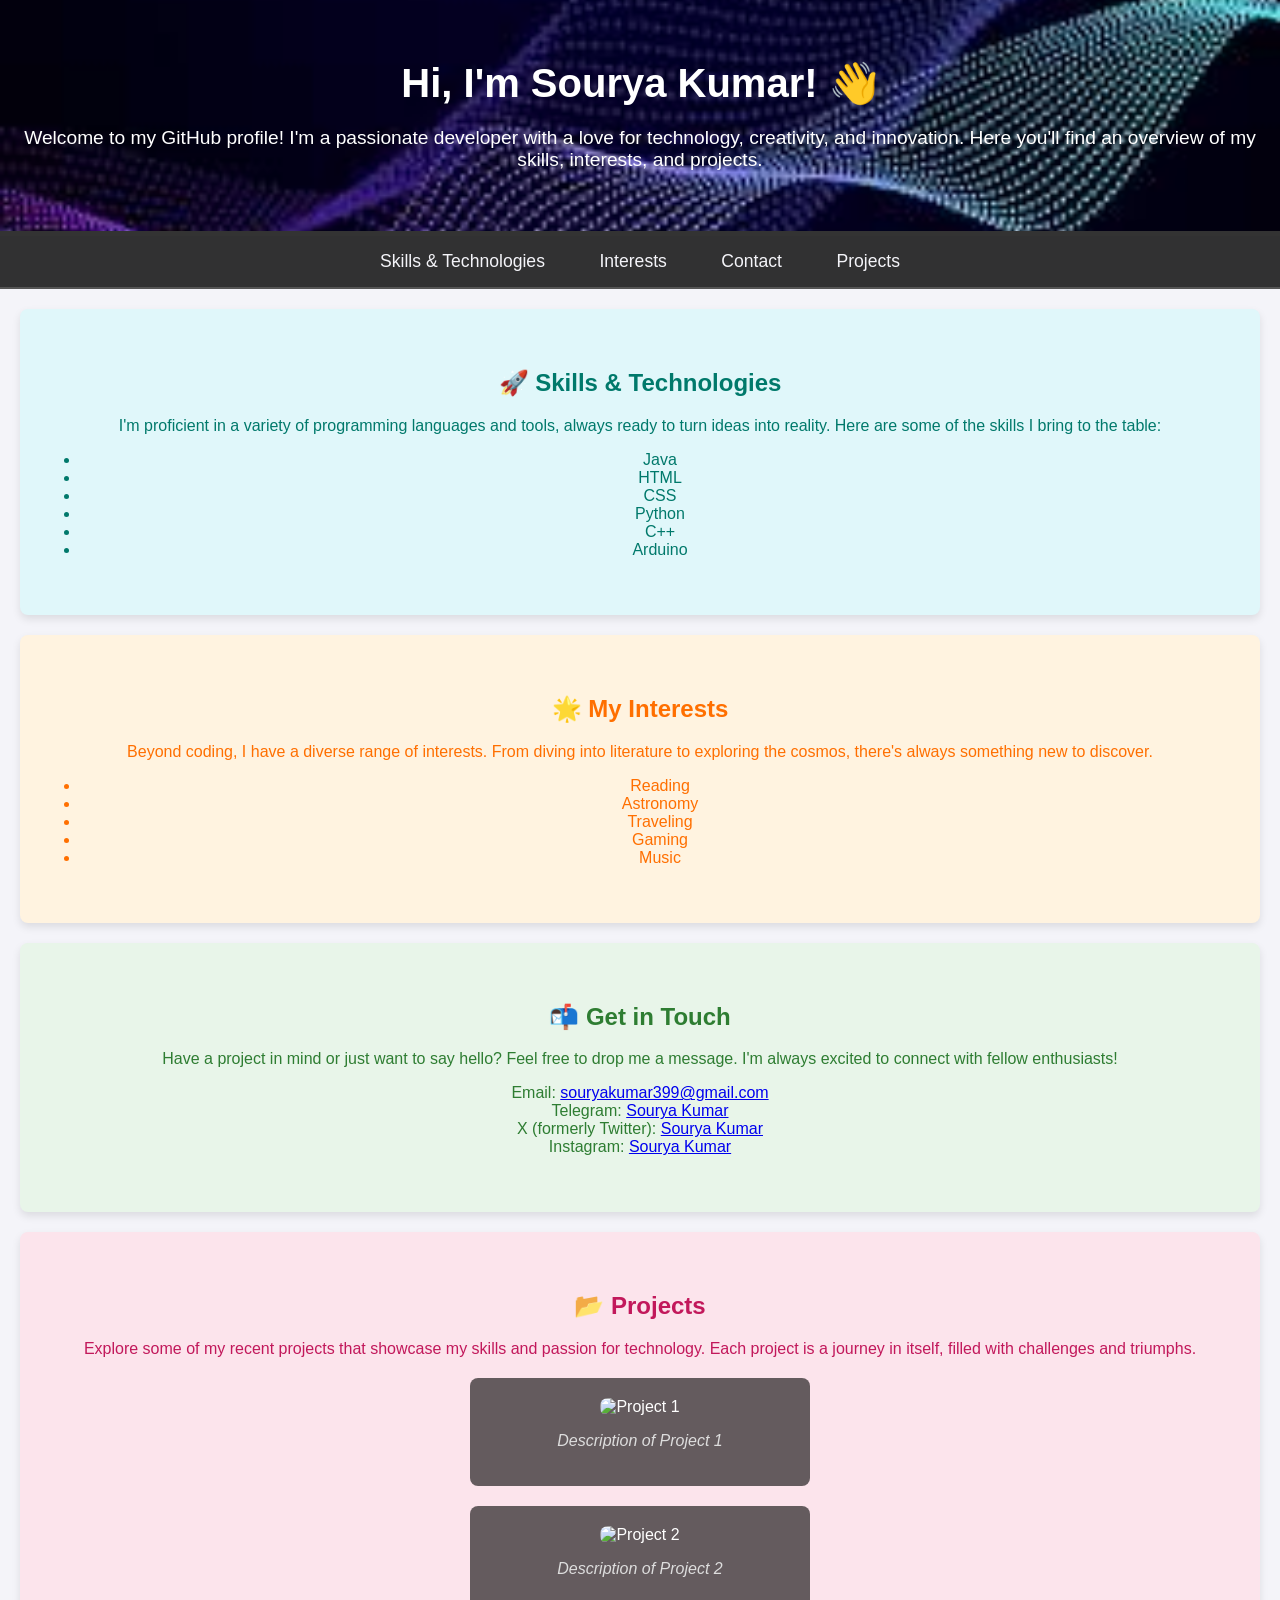
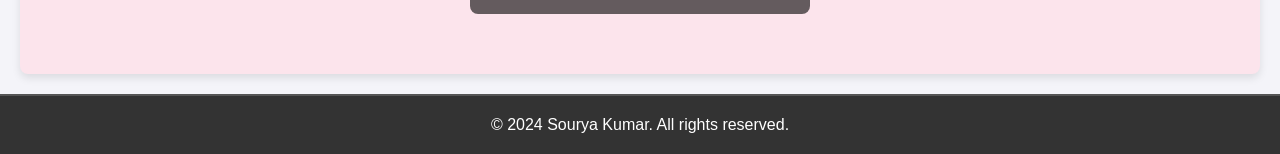
==== index.html @ 89c4a7e4 "Update index.html" ====
<!DOCTYPE html>
<html lang="en">
<head>
    <meta charset="UTF-8">
    <meta name="viewport" content="width=device-width, initial-scale=1.0">
    <title>Sourya Kumar - Personal Webpage</title>
    <style>
        /* Base styles */
        body {
            font-family: 'Arial', sans-serif;
            margin: 0;
            padding: 0;
            color: #333;
            background-color: #f4f4f9;
        }

        header {
            background-image: url('header_bg.jpg');
            background-size: cover;
            background-position: center;
            color: white;
            padding: 60px 20px;
            text-align: center;
            position: relative;
            overflow: hidden;
            border-bottom: 5px solid #333;
        }

        header h1 {
            font-size: 2.5em;
            margin: 0;
        }

        header p {
            font-size: 1.2em;
            margin: 20px 0 0;
        }

        nav {
            background: rgba(0, 0, 0, 0.8);
            color: white;
            text-align: center;
            padding: 15px;
            border-bottom: 2px solid #555;
        }

        nav a {
            color: #f4f4f9;
            text-decoration: none;
            font-size: 1.1em;
            margin: 0 15px;
            padding: 10px;
            transition: background 0.3s ease, color 0.3s ease;
        }

        nav a:hover {
            background: #555;
            color: #fff;
            border-radius: 5px;
        }

        section {
            padding: 40px 20px;
            margin: 20px auto;
            max-width: 1200px;
            border-radius: 8px;
            box-shadow: 0 4px 8px rgba(0, 0, 0, 0.1);
            background: #ffffff;
            position: relative;
        }

        .coding-skills {
            background: #e0f7fa;
            color: #00796b;
            text-align: center;
        }

        .interests {
            background: #fff3e0;
            color: #ff6f00;
            text-align: center;
        }

        .contact-info {
            background: #e8f5e9;
            color: #2e7d32;
            text-align: center;
        }

        .projects {
            background: #fce4ec;
            color: #c2185b;
            text-align: center;
        }

        .project {
            margin: 20px auto;
            max-width: 300px;
            text-align: center;
            background: rgba(0, 0, 0, 0.6);
            padding: 20px;
            border-radius: 8px;
            color: white;
        }

        .project img {
            width: 100%;
            height: auto;
            border-radius: 8px;
        }

        .project-description {
            color: #ddd;
            font-style: italic;
        }

        footer {
            text-align: center;
            padding: 20px;
            background: #333;
            color: white;
            border-top: 2px solid #555;
        }

        footer p {
            margin: 0;
        }

        /* Media queries for responsive design */
        @media only screen and (max-width: 768px) {
            header h1 {
                font-size: 2em;
            }

            nav a {
                font-size: 1em;
                margin: 0 10px;
            }

            section {
                padding: 20px;
            }
        }

        @media only screen and (max-width: 600px) {
            header h1 {
                font-size: 1.8em;
            }

            nav a {
                font-size: 0.9em;
                margin: 0 5px;
            }

            .project {
                max-width: 100%;
                padding: 10px;
            }
        }
    </style>
</head>
<body>
    <header>
        <h1>Hi, I'm Sourya Kumar! 👋</h1>
        <p>Welcome to my GitHub profile! I'm a passionate developer with a love for technology, creativity, and innovation. Here you'll find an overview of my skills, interests, and projects.</p>
    </header>

    <nav>
        <a href="#" onclick="scrollToSection('coding-skills')">Skills & Technologies</a>
        <a href="#" onclick="scrollToSection('interests')">Interests</a>
        <a href="#" onclick="scrollToSection('contact')">Contact</a>
        <a href="#" onclick="scrollToSection('projects')">Projects</a>
    </nav>

    <section id="coding-skills" class="coding-skills">
        <h2>🚀 Skills & Technologies</h2>
        <p>I'm proficient in a variety of programming languages and tools, always ready to turn ideas into reality. Here are some of the skills I bring to the table:</p>
        <ul id="coding-skills-list"></ul>
    </section>

    <section id="interests" class="interests">
        <h2>🌟 My Interests</h2>
        <p>Beyond coding, I have a diverse range of interests. From diving into literature to exploring the cosmos, there's always something new to discover.</p>
        <ul>
            <li>Reading</li>
            <li>Astronomy</li>
            <li>Traveling</li>
            <li>Gaming</li>
            <li>Music</li>
        </ul>
    </section>

    <section id="contact" class="contact-info">
        <h2>📬 Get in Touch</h2>
        <p>Have a project in mind or just want to say hello? Feel free to drop me a message. I'm always excited to connect with fellow enthusiasts!</p>
        <p id="contact-info-text"></p>
    </section>

    <section id="projects" class="projects">
        <h2>📂 Projects</h2>
        <p>Explore some of my recent projects that showcase my skills and passion for technology. Each project is a journey in itself, filled with challenges and triumphs.</p>
        <div id="projects-list"></div>
    </section>

    <footer>
        <p>&copy; 2024 Sourya Kumar. All rights reserved.</p>
    </footer>

    <script>
        // Mock data for coding skills, contact info, and projects
        const codingSkills = ['Java', 'HTML', 'CSS', 'Python', 'C++', 'Arduino'];
        const contactInfo = {
            email: 'souryakumar399@gmail.com',
            telegram: 'https://web.telegram.org/k/#@sourya791m',
            x: 'https://x.com/sourya791m',
            instagram: 'https://www.instagram.com/sourya791m/'
        };
        const projects = [
            { name: 'Project 1', image: 'project1.jpg', description: 'Description of Project 1' },
            { name: 'Project 2', image: 'project2.jpg', description: 'Description of Project 2' }
        ];

        // Function to dynamically populate coding skills
        function populateCodingSkills() {
            const codingSkillsList = document.getElementById('coding-skills-list');
            codingSkills.forEach(skill => {
                const listItem = document.createElement('li');
                listItem.textContent = skill;
                codingSkillsList.appendChild(listItem);
            });
        }

        // Function to dynamically populate contact information
        function populateContactInfo() {
            const contactInfoText = document.getElementById('contact-info-text');
            contactInfoText.innerHTML = `
                Email: <a href="mailto:${contactInfo.email}">${contactInfo.email}</a><br>
                Telegram: <a href="${contactInfo.telegram}" target="_blank">Sourya Kumar</a><br>
                X (formerly Twitter): <a href="${contactInfo.x}" target="_blank">Sourya Kumar</a><br>
                Instagram: <a href="${contactInfo.instagram}" target="_blank">Sourya Kumar</a>
            `;
        }

        // Function to dynamically populate projects
        function populateProjects() {
            const projectsList = document.getElementById('projects-list');
            projects.forEach(project => {
                const projectDiv = document.createElement('div');
                projectDiv.classList.add('project');

                const image = document.createElement('img');
                image.src = project.image;
                image.alt = project.name;
                projectDiv.appendChild(image);

                const description = document.createElement('p');
                description.classList.add('project-description');
                description.textContent = project.description;
                projectDiv.appendChild(description);

                projectsList.appendChild(projectDiv);
            });
        }

        // Function to smoothly scroll to a section
        function scrollToSection(sectionId) {
            const section = document.getElementById(sectionId);
            section.scrollIntoView({ behavior: 'smooth' });
        }

        // Populate content on page load
        window.onload = function() {
            populateCodingSkills();
            populateContactInfo();
            populateProjects();
        };
    </script>
</body>
</html>
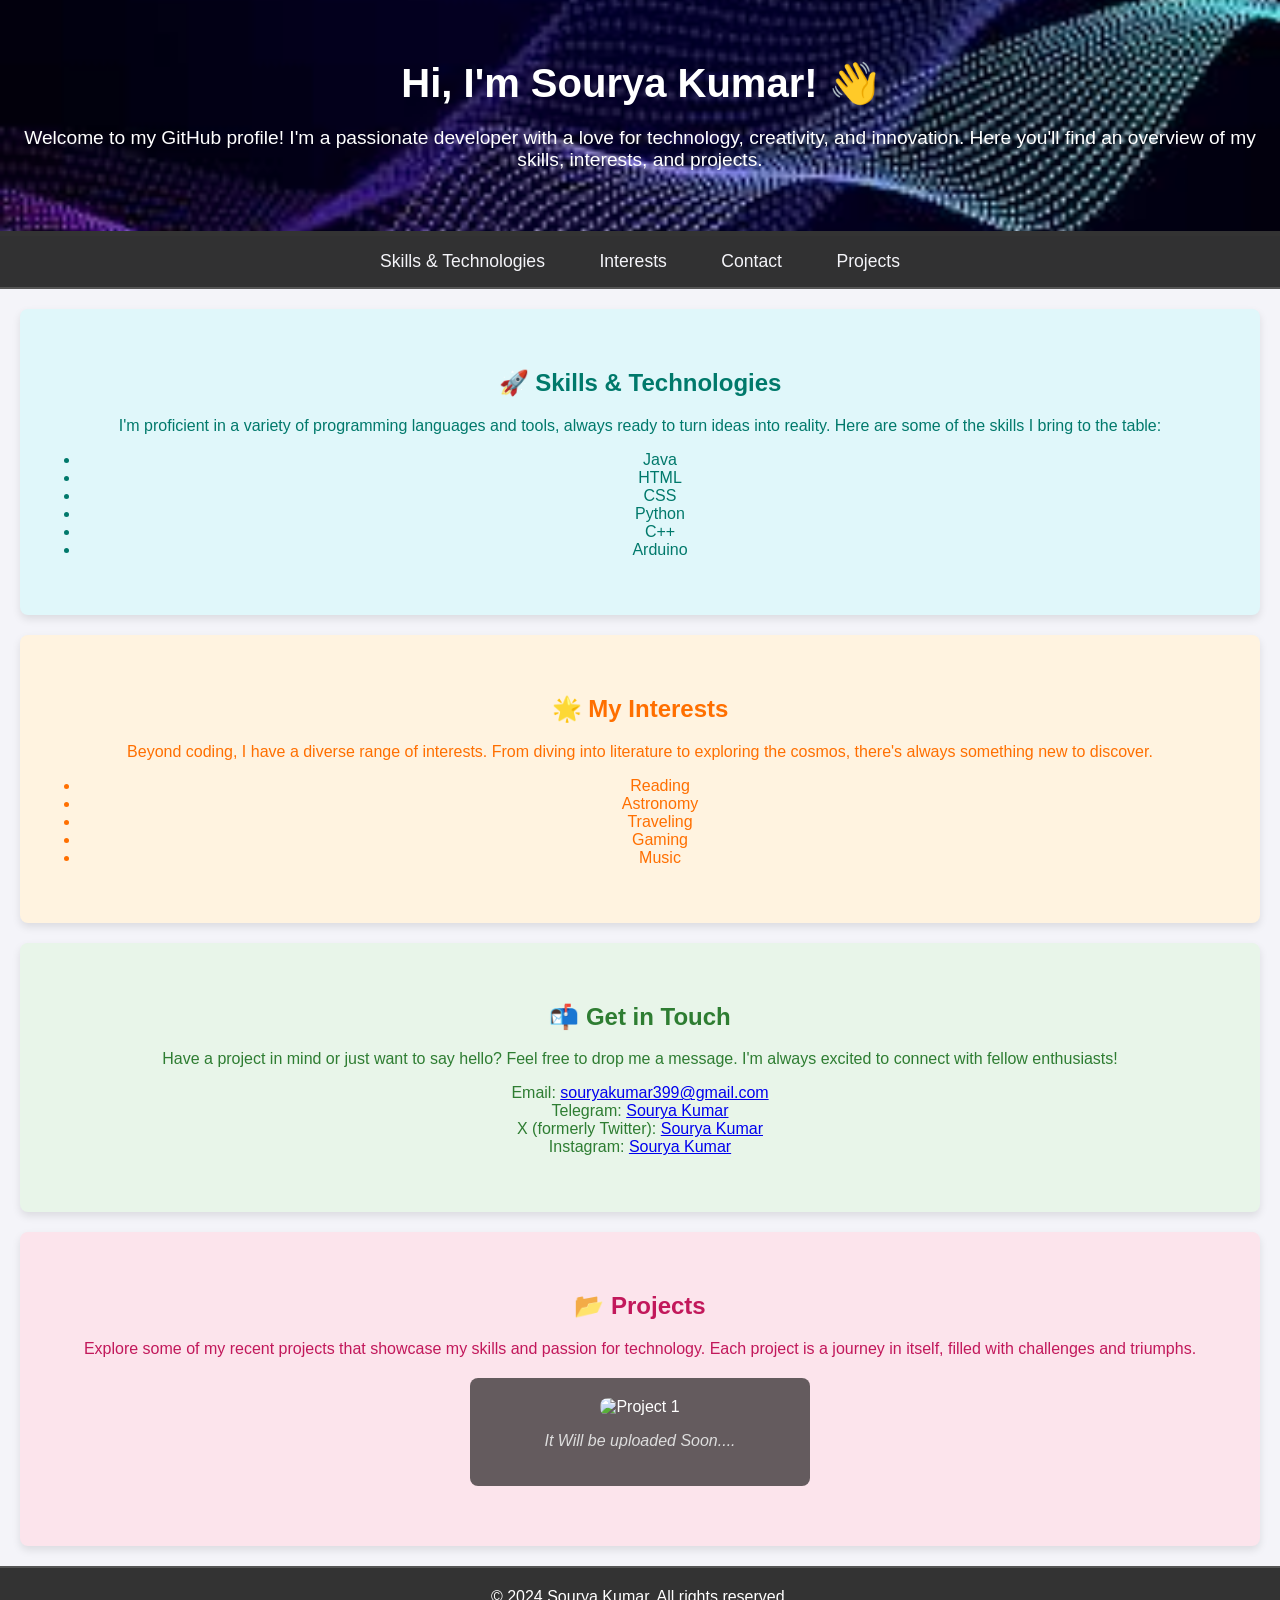
==== commit 4d05f7e9: "Update index.html" ====
--- a/index.html
+++ b/index.html
@@ -216,8 +216,7 @@
             instagram: 'https://www.instagram.com/sourya791m/'
         };
         const projects = [
-            { name: 'Project 1', image: 'project1.jpg', description: 'Description of Project 1' },
-            { name: 'Project 2', image: 'project2.jpg', description: 'Description of Project 2' }
+            { name: 'Project 1', image: 'project1.jpg', description: 'It Will be uploaded Soon....' },
         ];
 
         // Function to dynamically populate coding skills
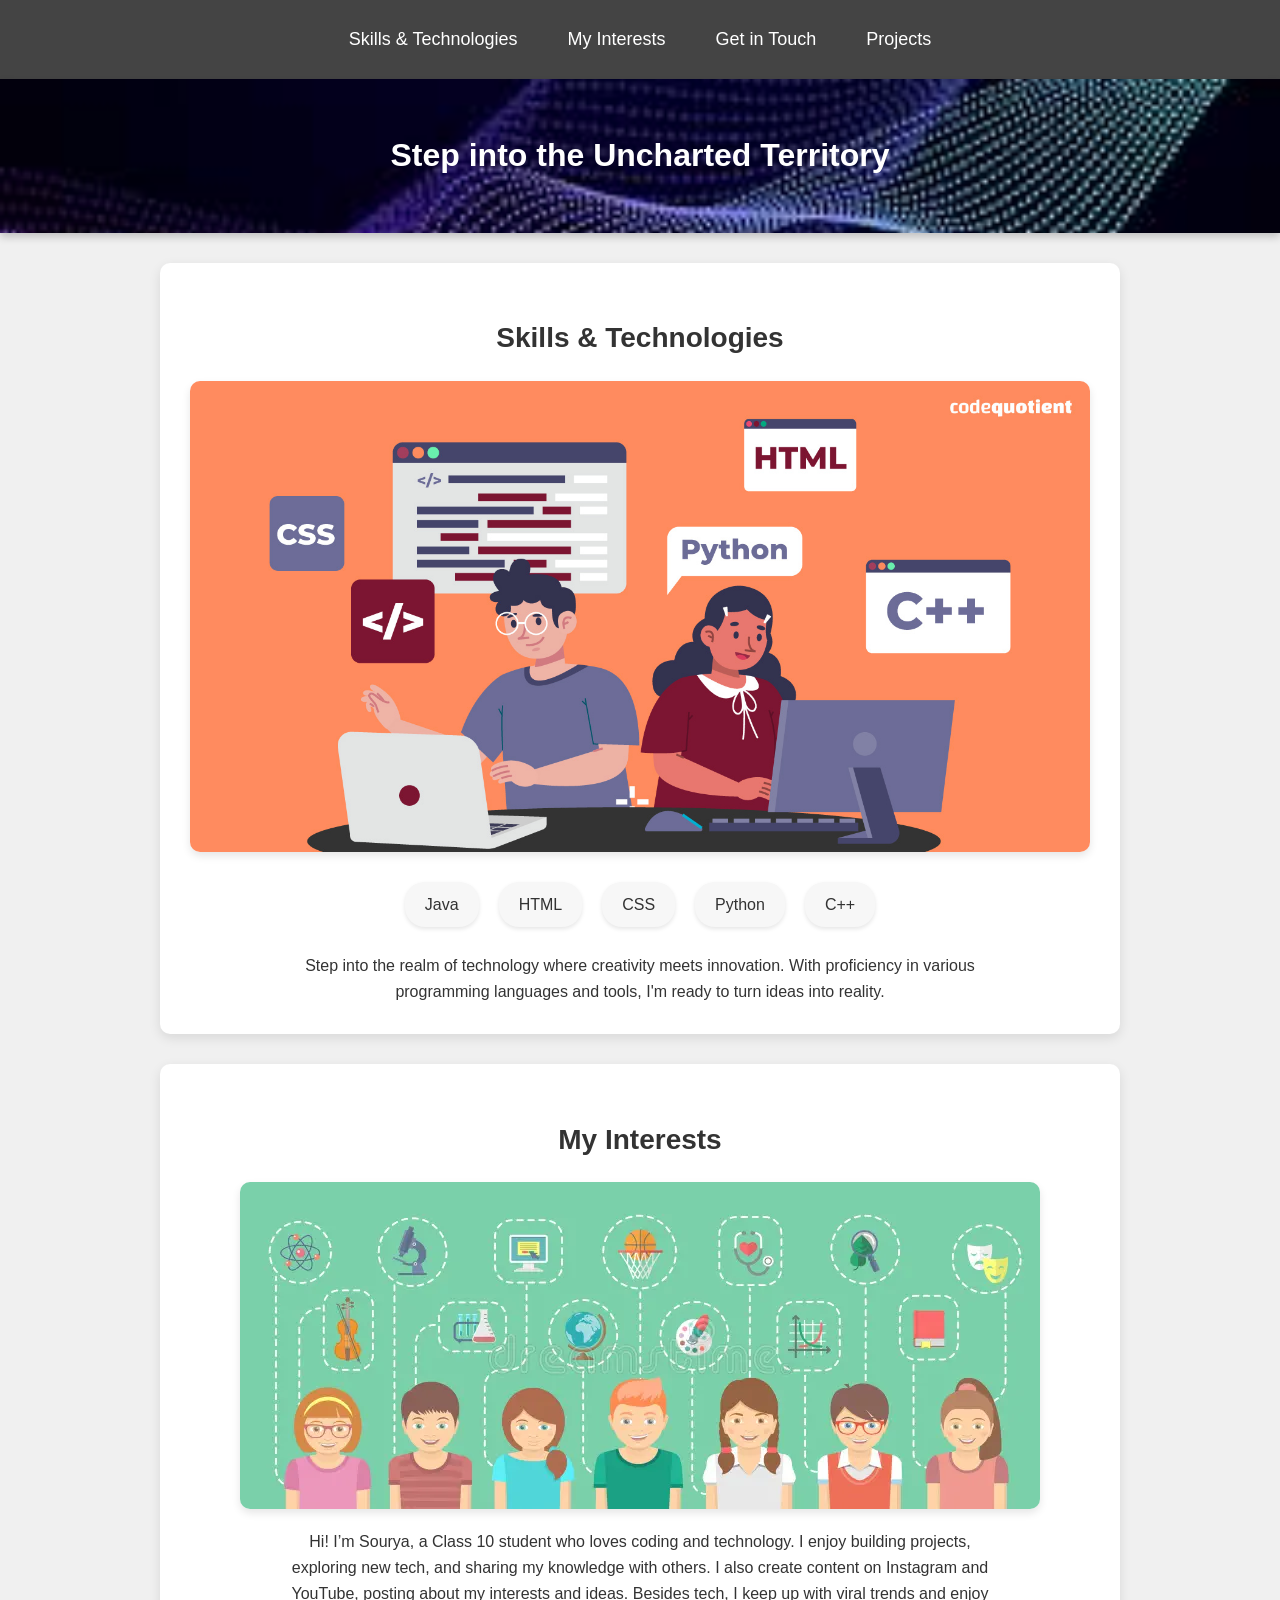
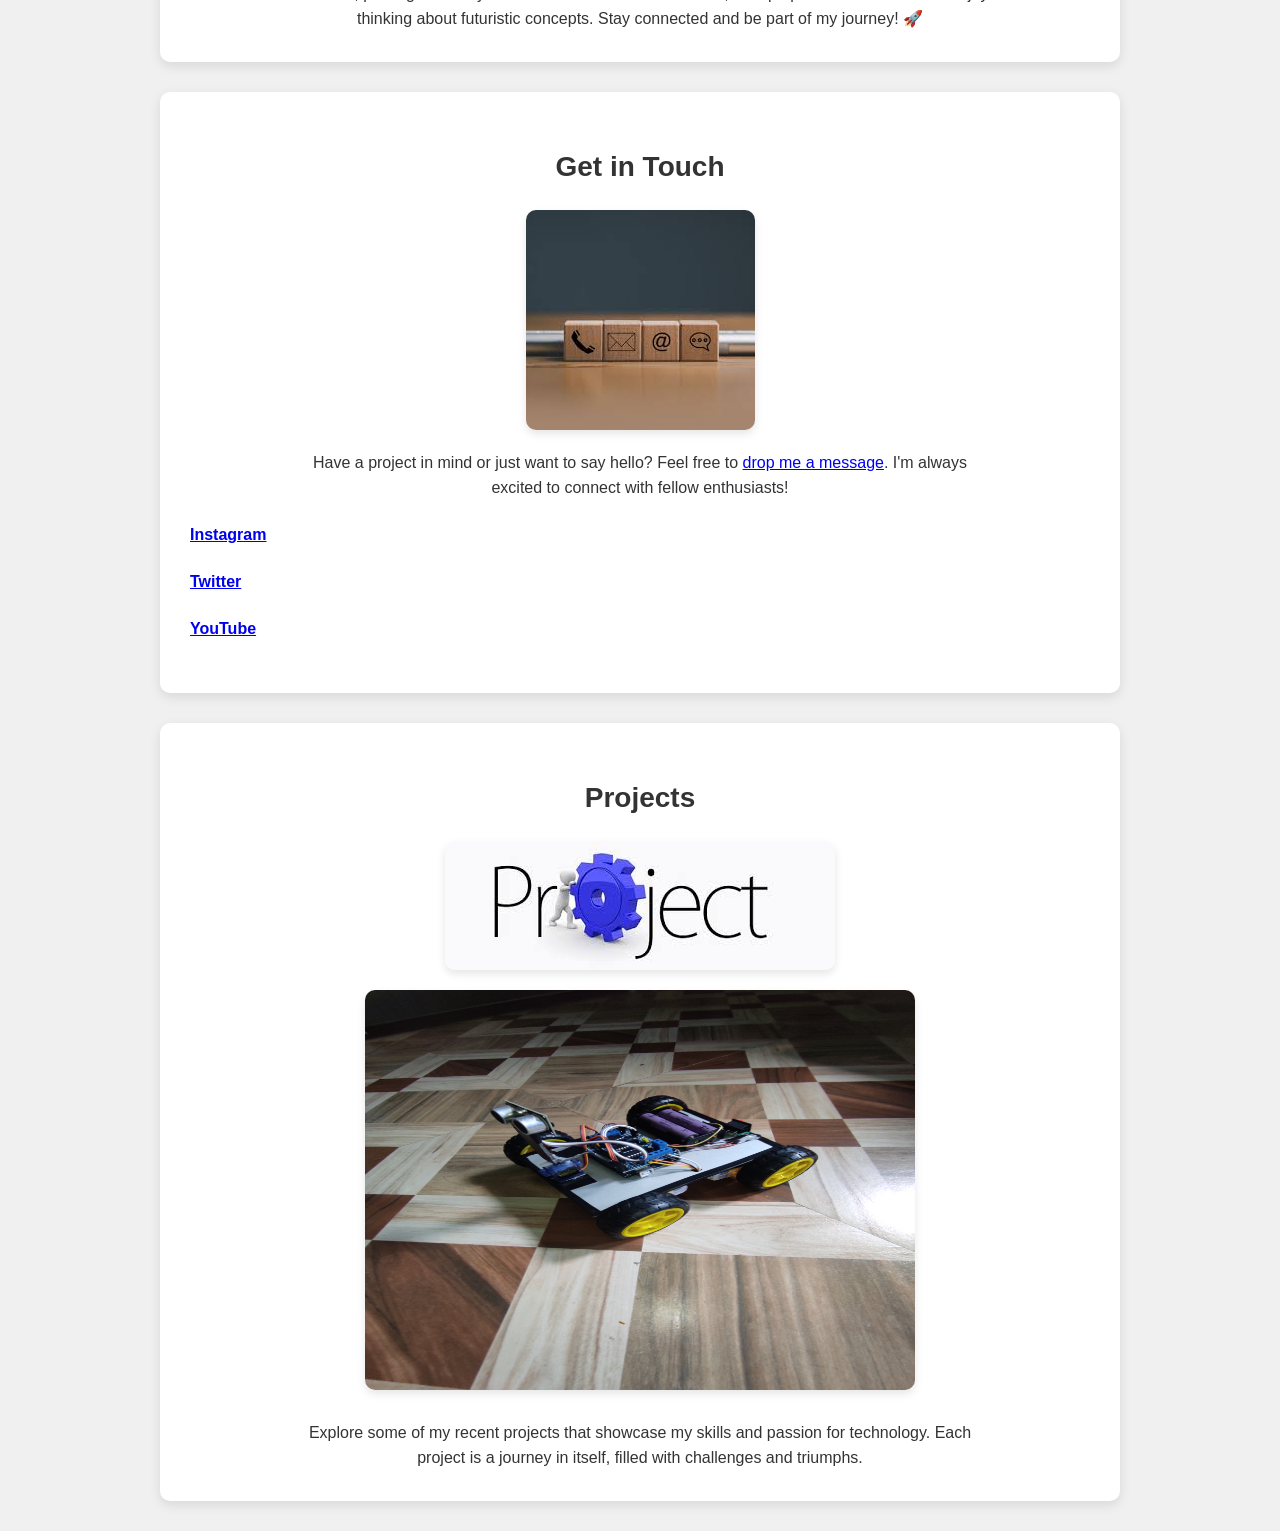
==== commit 43a6842a: "Update index.html" ====
--- a/index.html
+++ b/index.html
@@ -3,225 +3,239 @@
 <head>
     <meta charset="UTF-8">
     <meta name="viewport" content="width=device-width, initial-scale=1.0">
-    <title>Sourya Kumar - Personal Webpage</title>
+    <title>Sourya Kumar - Journey into Technology</title>
     <style>
         /* Base styles */
         body {
-            font-family: 'Arial', sans-serif;
+            font-family: 'Helvetica Neue', Arial, sans-serif;
             margin: 0;
             padding: 0;
+            background-color: #f0f0f0;
             color: #333;
-            background-color: #f4f4f9;
+            line-height: 1.6;
         }
 
         header {
-            background-image: url('header_bg.jpg');
-            background-size: cover;
-            background-position: center;
+            background-color: #333;
             color: white;
-            padding: 60px 20px;
-            text-align: center;
-            position: relative;
-            overflow: hidden;
-            border-bottom: 5px solid #333;
-        }
-
-        header h1 {
-            font-size: 2.5em;
-            margin: 0;
-        }
-
-        header p {
-            font-size: 1.2em;
-            margin: 20px 0 0;
+            padding: 30px;
+            text-align: center;
+            background-image: linear-gradient(to bottom right, #333, #555);
+            box-shadow: 0 4px 8px rgba(0, 0, 0, 0.2);
+            background: url('header_bg.jpg') no-repeat center center/cover;
         }
 
         nav {
-            background: rgba(0, 0, 0, 0.8);
+            background-color: #444;
+            text-align: center;
+            padding: 15px;
+            box-shadow: 0 2px 4px rgba(0, 0, 0, 0.1);
+            display: flex;
+            justify-content: center;
+            flex-wrap: wrap;
+        }
+
+        nav a {
             color: white;
-            text-align: center;
-            padding: 15px;
-            border-bottom: 2px solid #555;
-        }
-
-        nav a {
-            color: #f4f4f9;
             text-decoration: none;
-            font-size: 1.1em;
             margin: 0 15px;
+            font-size: 18px;
+            transition: color 0.3s ease, transform 0.3s ease;
             padding: 10px;
-            transition: background 0.3s ease, color 0.3s ease;
         }
 
         nav a:hover {
-            background: #555;
-            color: #fff;
-            border-radius: 5px;
+            color: #ffd700;
+            transform: scale(1.1);
         }
 
         section {
-            padding: 40px 20px;
-            margin: 20px auto;
-            max-width: 1200px;
-            border-radius: 8px;
+            padding: 30px;
+            margin: 30px auto;
+            max-width: 900px;
+            background-color: #fff;
+            border-radius: 10px;
+            box-shadow: 0 4px 12px rgba(0, 0, 0, 0.1);
+        }
+
+        h2 {
+            font-family: 'Segoe UI', Tahoma, Geneva, Verdana, sans-serif;
+            color: #333;
+            font-size: 28px;
+            text-align: center;
+            margin-bottom: 20px;
+        }
+
+        p {
+            font-size: 16px;
+            text-align: center;
+            margin: 0 auto;
+            max-width: 700px;
+        }
+
+        img {
+            max-width: 100%;
+            height: auto;
+            border-radius: 10px;
             box-shadow: 0 4px 8px rgba(0, 0, 0, 0.1);
-            background: #ffffff;
-            position: relative;
-        }
-
-        .coding-skills {
-            background: #e0f7fa;
-            color: #00796b;
-            text-align: center;
-        }
-
-        .interests {
-            background: #fff3e0;
-            color: #ff6f00;
-            text-align: center;
-        }
-
-        .contact-info {
-            background: #e8f5e9;
-            color: #2e7d32;
-            text-align: center;
-        }
-
-        .projects {
-            background: #fce4ec;
-            color: #c2185b;
-            text-align: center;
+            margin-bottom: 20px;
+            display: block;
+            margin-left: auto;
+            margin-right: auto;
+        }
+
+        ul {
+            list-style: none;
+            padding: 0;
+            text-align: center;
+            display: flex;
+            flex-wrap: wrap;
+            justify-content: center;
+        }
+
+        ul li {
+            padding: 10px 20px;
+            margin: 10px;
+            background-color: #f7f7f7;
+            border-radius: 20px;
+            font-size: 16px;
+            color: #333;
+            box-shadow: 0 2px 4px rgba(0, 0, 0, 0.1);
         }
 
         .project {
-            margin: 20px auto;
-            max-width: 300px;
-            text-align: center;
-            background: rgba(0, 0, 0, 0.6);
-            padding: 20px;
-            border-radius: 8px;
-            color: white;
+            margin-bottom: 30px;
+            text-align: center;
         }
 
         .project img {
-            width: 100%;
-            height: auto;
-            border-radius: 8px;
+            transition: transform 0.3s ease;
+            max-width: 100%;
+            height: 400px;
+            width: 550px;
+            border-radius: 10px;
+            box-shadow: 0 4px 8px rgba(0, 0, 0, 0.1);
+            margin-bottom: 20px;
+            display: block;
+            margin-left: auto;
+            margin-right: auto;
+        }
+
+        .project img:hover {
+            transform: scale(1.05);
         }
 
         .project-description {
-            color: #ddd;
-            font-style: italic;
-        }
-
-        footer {
-            text-align: center;
-            padding: 20px;
-            background: #333;
-            color: white;
-            border-top: 2px solid #555;
-        }
-
-        footer p {
-            margin: 0;
+            font-size: 15px;
+            color: #666;
+            text-align: center;
+            margin-top: 10px;
         }
 
         /* Media queries for responsive design */
         @media only screen and (max-width: 768px) {
-            header h1 {
-                font-size: 2em;
+            body {
+                font-size: 16px;
+            }
+
+            header {
+                font-size: 24px;
+                padding: 20px 10px;
+            }
+
+            nav {
+                padding: 10px 0;
             }
 
             nav a {
-                font-size: 1em;
                 margin: 0 10px;
+                font-size: 16px;
             }
 
             section {
                 padding: 20px;
-            }
-        }
-
-        @media only screen and (max-width: 600px) {
-            header h1 {
-                font-size: 1.8em;
-            }
-
-            nav a {
-                font-size: 0.9em;
-                margin: 0 5px;
-            }
-
-            .project {
-                max-width: 100%;
-                padding: 10px;
+                margin: 10px;
+            }
+
+            ul li {
+                padding: 8px 16px;
+                margin: 8px;
+                font-size: 14px;
+            }
+
+            .project-description {
+                font-size: 14px;
             }
         }
     </style>
 </head>
 <body>
+    <nav>
+        <a href="#" onclick="scrollToSection('coding-skills')" aria-label="Scroll to Skills & Technologies">Skills &amp; Technologies</a>
+        <a href="#" onclick="scrollToSection('interests')" aria-label="Scroll to My Interests">My Interests</a>
+        <a href="#" onclick="scrollToSection('contact')" aria-label="Scroll to Contact">Get in Touch</a>
+        <a href="#" onclick="scrollToSection('projects')" aria-label="Scroll to Projects">Projects</a>
+    </nav>
+
     <header>
-        <h1>Hi, I'm Sourya Kumar! 👋</h1>
-        <p>Welcome to my GitHub profile! I'm a passionate developer with a love for technology, creativity, and innovation. Here you'll find an overview of my skills, interests, and projects.</p>
+        <h1>Step into the Uncharted Territory</h1>
     </header>
 
-    <nav>
-        <a href="#" onclick="scrollToSection('coding-skills')">Skills & Technologies</a>
-        <a href="#" onclick="scrollToSection('interests')">Interests</a>
-        <a href="#" onclick="scrollToSection('contact')">Contact</a>
-        <a href="#" onclick="scrollToSection('projects')">Projects</a>
-    </nav>
-
-    <section id="coding-skills" class="coding-skills">
-        <h2>🚀 Skills & Technologies</h2>
-        <p>I'm proficient in a variety of programming languages and tools, always ready to turn ideas into reality. Here are some of the skills I bring to the table:</p>
+    <section id="coding-skills">
+        <h2>Skills &amp; Technologies</h2>
+        <img src="coding_skills.jpg" alt="Coding Skills Illustration" loading="lazy">
         <ul id="coding-skills-list"></ul>
-    </section>
-
-    <section id="interests" class="interests">
-        <h2>🌟 My Interests</h2>
-        <p>Beyond coding, I have a diverse range of interests. From diving into literature to exploring the cosmos, there's always something new to discover.</p>
-        <ul>
-            <li>Reading</li>
-            <li>Astronomy</li>
-            <li>Traveling</li>
-            <li>Gaming</li>
-            <li>Music</li>
-        </ul>
-    </section>
-
-    <section id="contact" class="contact-info">
-        <h2>📬 Get in Touch</h2>
-        <p>Have a project in mind or just want to say hello? Feel free to drop me a message. I'm always excited to connect with fellow enthusiasts!</p>
-        <p id="contact-info-text"></p>
-    </section>
-
-    <section id="projects" class="projects">
-        <h2>📂 Projects</h2>
+        <p>Step into the realm of technology where creativity meets innovation. With proficiency in various programming languages and tools, I'm ready to turn ideas into reality.</p>
+    </section>
+
+    <section id="interests">
+        <h2>My Interests</h2>
+        <img src="interests.jpg" alt="Interests Illustration" loading="lazy">
+                   <p>Hi! I’m Sourya, a Class 10 student who loves coding and technology. 
+              I enjoy building projects, exploring new tech, and sharing my knowledge with others.
+             I also create content on Instagram and YouTube, posting about my interests and ideas.
+            Besides tech, I keep up with viral trends and enjoy thinking about futuristic concepts.
+
+                                  Stay connected and be part of my journey! 🚀
+</p>
+    </section>
+
+    <section id="contact">
+        <h2>Get in Touch</h2>
+        <img src="contact_info.jpg" alt="Contact Information Illustration" loading="lazy">
+        <p>Have a project in mind or just want to say hello? Feel free to <a href="mailto:souryakumar399@gmail.com">drop me a message</a>. I'm always excited to connect with fellow enthusiasts!</p>
+        
+        <!-- Social Media Links -->
+        <div class="social-links">
+            <a href="https://www.instagram.com/sourya791m" target="_blank" aria-label="Instagram">
+                <i class="fab fa-instagram"></i><h4>Instagram</h4>   
+            </a>
+            <a href="https://twitter.com/sourya791m" target="_blank" aria-label="Twitter">
+                <i class="fab fa-twitter"></i><h4>Twitter</h4>
+            </a>
+            <a href="https://www.youtube.com/@sourya791m" target="_blank" aria-label="YouTube">
+                <i class="fab fa-youtube"></i><h4>YouTube</h4>
+            </a>
+        </div>
+    </section>
+
+    <section id="projects">
+        <h2>Projects</h2>
+        <img src="projects.jpg" alt="Projects Showcase Illustration" loading="lazy">
+        <div id="projects-list"></div>
         <p>Explore some of my recent projects that showcase my skills and passion for technology. Each project is a journey in itself, filled with challenges and triumphs.</p>
-        <div id="projects-list"></div>
-    </section>
-
-    <footer>
-        <p>&copy; 2024 Sourya Kumar. All rights reserved.</p>
-    </footer>
+    </section>
 
     <script>
-        // Mock data for coding skills, contact info, and projects
-        const codingSkills = ['Java', 'HTML', 'CSS', 'Python', 'C++', 'Arduino'];
-        const contactInfo = {
-            email: 'souryakumar399@gmail.com',
-            telegram: 'https://web.telegram.org/k/#@sourya791m',
-            x: 'https://x.com/sourya791m',
-            instagram: 'https://www.instagram.com/sourya791m/'
-        };
+        const codingSkills = ['Java', 'HTML', 'CSS', 'Python', 'C++'];
         const projects = [
-            { name: 'Project 1', image: 'project1.jpg', description: 'It Will be uploaded Soon....' },
+            { name: 'Project 1', image: '1738474403357.jpg', description: '' },
         ];
 
-        // Function to dynamically populate coding skills
         function populateCodingSkills() {
             const codingSkillsList = document.getElementById('coding-skills-list');
+            if (!codingSkillsList) return;
+
             codingSkills.forEach(skill => {
                 const listItem = document.createElement('li');
                 listItem.textContent = skill;
@@ -229,20 +243,10 @@
             });
         }
 
-        // Function to dynamically populate contact information
-        function populateContactInfo() {
-            const contactInfoText = document.getElementById('contact-info-text');
-            contactInfoText.innerHTML = `
-                Email: <a href="mailto:${contactInfo.email}">${contactInfo.email}</a><br>
-                Telegram: <a href="${contactInfo.telegram}" target="_blank">Sourya Kumar</a><br>
-                X (formerly Twitter): <a href="${contactInfo.x}" target="_blank">Sourya Kumar</a><br>
-                Instagram: <a href="${contactInfo.instagram}" target="_blank">Sourya Kumar</a>
-            `;
-        }
-
-        // Function to dynamically populate projects
         function populateProjects() {
             const projectsList = document.getElementById('projects-list');
+            if (!projectsList) return;
+
             projects.forEach(project => {
                 const projectDiv = document.createElement('div');
                 projectDiv.classList.add('project');
@@ -250,6 +254,7 @@
                 const image = document.createElement('img');
                 image.src = project.image;
                 image.alt = project.name;
+                image.loading = "lazy";
                 projectDiv.appendChild(image);
 
                 const description = document.createElement('p');
@@ -261,16 +266,15 @@
             });
         }
 
-        // Function to smoothly scroll to a section
         function scrollToSection(sectionId) {
             const section = document.getElementById(sectionId);
-            section.scrollIntoView({ behavior: 'smooth' });
-        }
-
-        // Populate content on page load
+            if (section) {
+                section.scrollIntoView({ behavior: 'smooth' });
+            }
+        }
+
         window.onload = function() {
             populateCodingSkills();
-            populateContactInfo();
             populateProjects();
         };
     </script>
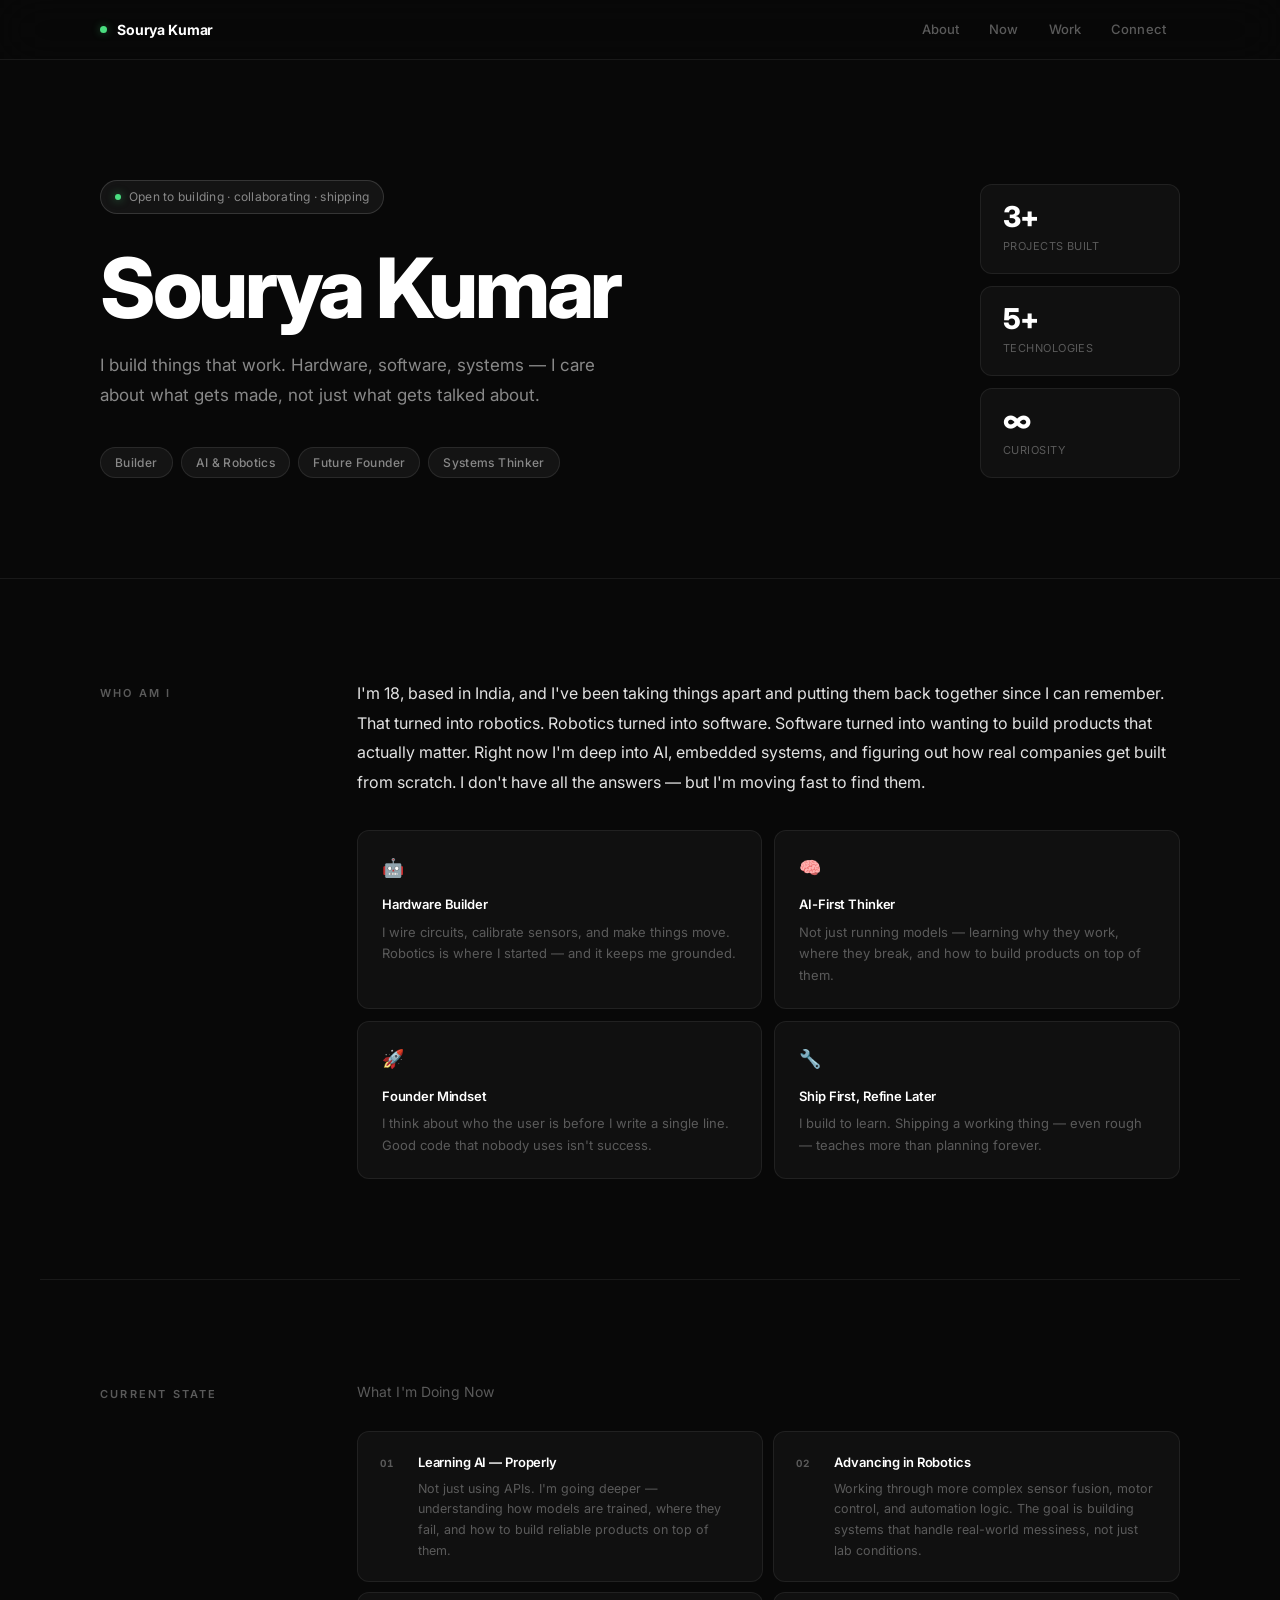
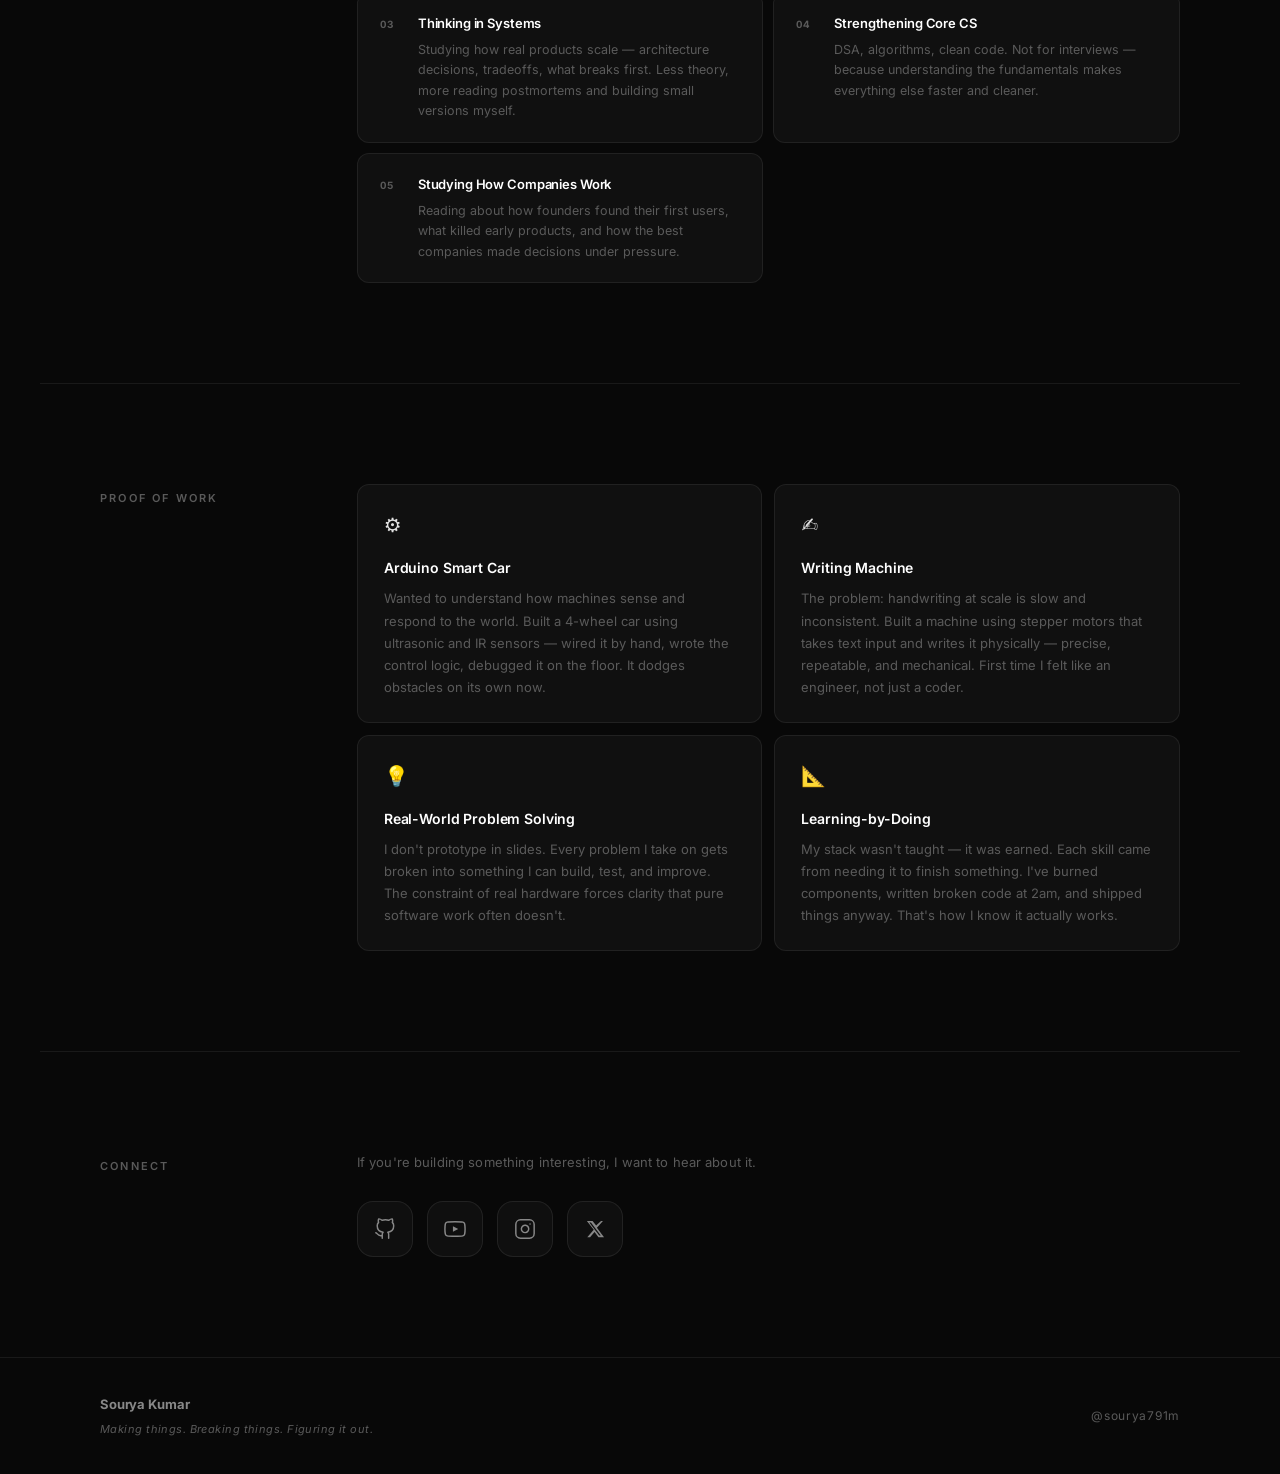
==== commit 392fe66e: "Add files via upload" ====
--- a/index.html
+++ b/index.html
@@ -1,282 +1,239 @@
 <!DOCTYPE html>
 <html lang="en">
 <head>
-    <meta charset="UTF-8">
-    <meta name="viewport" content="width=device-width, initial-scale=1.0">
-    <title>Sourya Kumar - Journey into Technology</title>
-    <style>
-        /* Base styles */
-        body {
-            font-family: 'Helvetica Neue', Arial, sans-serif;
-            margin: 0;
-            padding: 0;
-            background-color: #f0f0f0;
-            color: #333;
-            line-height: 1.6;
-        }
-
-        header {
-            background-color: #333;
-            color: white;
-            padding: 30px;
-            text-align: center;
-            background-image: linear-gradient(to bottom right, #333, #555);
-            box-shadow: 0 4px 8px rgba(0, 0, 0, 0.2);
-            background: url('header_bg.jpg') no-repeat center center/cover;
-        }
-
-        nav {
-            background-color: #444;
-            text-align: center;
-            padding: 15px;
-            box-shadow: 0 2px 4px rgba(0, 0, 0, 0.1);
-            display: flex;
-            justify-content: center;
-            flex-wrap: wrap;
-        }
-
-        nav a {
-            color: white;
-            text-decoration: none;
-            margin: 0 15px;
-            font-size: 18px;
-            transition: color 0.3s ease, transform 0.3s ease;
-            padding: 10px;
-        }
-
-        nav a:hover {
-            color: #ffd700;
-            transform: scale(1.1);
-        }
-
-        section {
-            padding: 30px;
-            margin: 30px auto;
-            max-width: 900px;
-            background-color: #fff;
-            border-radius: 10px;
-            box-shadow: 0 4px 12px rgba(0, 0, 0, 0.1);
-        }
-
-        h2 {
-            font-family: 'Segoe UI', Tahoma, Geneva, Verdana, sans-serif;
-            color: #333;
-            font-size: 28px;
-            text-align: center;
-            margin-bottom: 20px;
-        }
-
-        p {
-            font-size: 16px;
-            text-align: center;
-            margin: 0 auto;
-            max-width: 700px;
-        }
-
-        img {
-            max-width: 100%;
-            height: auto;
-            border-radius: 10px;
-            box-shadow: 0 4px 8px rgba(0, 0, 0, 0.1);
-            margin-bottom: 20px;
-            display: block;
-            margin-left: auto;
-            margin-right: auto;
-        }
-
-        ul {
-            list-style: none;
-            padding: 0;
-            text-align: center;
-            display: flex;
-            flex-wrap: wrap;
-            justify-content: center;
-        }
-
-        ul li {
-            padding: 10px 20px;
-            margin: 10px;
-            background-color: #f7f7f7;
-            border-radius: 20px;
-            font-size: 16px;
-            color: #333;
-            box-shadow: 0 2px 4px rgba(0, 0, 0, 0.1);
-        }
-
-        .project {
-            margin-bottom: 30px;
-            text-align: center;
-        }
-
-        .project img {
-            transition: transform 0.3s ease;
-            max-width: 100%;
-            height: 400px;
-            width: 550px;
-            border-radius: 10px;
-            box-shadow: 0 4px 8px rgba(0, 0, 0, 0.1);
-            margin-bottom: 20px;
-            display: block;
-            margin-left: auto;
-            margin-right: auto;
-        }
-
-        .project img:hover {
-            transform: scale(1.05);
-        }
-
-        .project-description {
-            font-size: 15px;
-            color: #666;
-            text-align: center;
-            margin-top: 10px;
-        }
-
-        /* Media queries for responsive design */
-        @media only screen and (max-width: 768px) {
-            body {
-                font-size: 16px;
-            }
-
-            header {
-                font-size: 24px;
-                padding: 20px 10px;
-            }
-
-            nav {
-                padding: 10px 0;
-            }
-
-            nav a {
-                margin: 0 10px;
-                font-size: 16px;
-            }
-
-            section {
-                padding: 20px;
-                margin: 10px;
-            }
-
-            ul li {
-                padding: 8px 16px;
-                margin: 8px;
-                font-size: 14px;
-            }
-
-            .project-description {
-                font-size: 14px;
-            }
-        }
-    </style>
+  <meta charset="UTF-8" />
+  <meta name="viewport" content="width=device-width, initial-scale=1.0" />
+  <title>Sourya Kumar</title>
+  <link rel="icon" type="image/jpeg" href="https://raw.githubusercontent.com/sourya791m/sourya791m/refs/heads/main/ce9fd5ad449721f0bf1268e40937153a.jpg">
+  <link rel="apple-touch-icon" href="https://raw.githubusercontent.com/sourya791m/sourya791m/refs/heads/main/ce9fd5ad449721f0bf1268e40937153a.jpg">
+  <link rel="shortcut icon" type="image/jpeg" href="https://raw.githubusercontent.com/sourya791m/sourya791m/refs/heads/main/ce9fd5ad449721f0bf1268e40937153a.jpg">
+  <link rel="preconnect" href="https://fonts.googleapis.com" />
+  <link href="https://fonts.googleapis.com/css2?family=Inter:wght@300;400;500;600;700;800&display=swap" rel="stylesheet" />
+
+  <!-- External CSS Path -->
+  <link rel="stylesheet" href="style.css">
+
 </head>
 <body>
-    <nav>
-        <a href="#" onclick="scrollToSection('coding-skills')" aria-label="Scroll to Skills & Technologies">Skills &amp; Technologies</a>
-        <a href="#" onclick="scrollToSection('interests')" aria-label="Scroll to My Interests">My Interests</a>
-        <a href="#" onclick="scrollToSection('contact')" aria-label="Scroll to Contact">Get in Touch</a>
-        <a href="#" onclick="scrollToSection('projects')" aria-label="Scroll to Projects">Projects</a>
-    </nav>
-
-    <header>
-        <h1>Step into the Uncharted Territory</h1>
-    </header>
-
-    <section id="coding-skills">
-        <h2>Skills &amp; Technologies</h2>
-        <img src="coding_skills.jpg" alt="Coding Skills Illustration" loading="lazy">
-        <ul id="coding-skills-list"></ul>
-        <p>Step into the realm of technology where creativity meets innovation. With proficiency in various programming languages and tools, I'm ready to turn ideas into reality.</p>
-    </section>
-
-    <section id="interests">
-        <h2>My Interests</h2>
-        <img src="interests.jpg" alt="Interests Illustration" loading="lazy">
-                   <p>Hi! I’m Sourya, a Class 10 student who loves coding and technology. 
-              I enjoy building projects, exploring new tech, and sharing my knowledge with others.
-             I also create content on Instagram and YouTube, posting about my interests and ideas.
-            Besides tech, I keep up with viral trends and enjoy thinking about futuristic concepts.
-
-                                  Stay connected and be part of my journey! 🚀
-</p>
-    </section>
-
-    <section id="contact">
-        <h2>Get in Touch</h2>
-        <img src="contact_info.jpg" alt="Contact Information Illustration" loading="lazy">
-        <p>Have a project in mind or just want to say hello? Feel free to <a href="mailto:souryakumar399@gmail.com">drop me a message</a>. I'm always excited to connect with fellow enthusiasts!</p>
-        
-        <!-- Social Media Links -->
-        <div class="social-links">
-            <a href="https://www.instagram.com/sourya791m" target="_blank" aria-label="Instagram">
-                <i class="fab fa-instagram"></i><h4>Instagram</h4>   
-            </a>
-            <a href="https://twitter.com/sourya791m" target="_blank" aria-label="Twitter">
-                <i class="fab fa-twitter"></i><h4>Twitter</h4>
-            </a>
-            <a href="https://www.youtube.com/@sourya791m" target="_blank" aria-label="YouTube">
-                <i class="fab fa-youtube"></i><h4>YouTube</h4>
-            </a>
-        </div>
-    </section>
-
-    <section id="projects">
-        <h2>Projects</h2>
-        <img src="projects.jpg" alt="Projects Showcase Illustration" loading="lazy">
-        <div id="projects-list"></div>
-        <p>Explore some of my recent projects that showcase my skills and passion for technology. Each project is a journey in itself, filled with challenges and triumphs.</p>
-    </section>
-
-    <script>
-        const codingSkills = ['Java', 'HTML', 'CSS', 'Python', 'C++'];
-        const projects = [
-            { name: 'Project 1', image: '1738474403357.jpg', description: '' },
-        ];
-
-        function populateCodingSkills() {
-            const codingSkillsList = document.getElementById('coding-skills-list');
-            if (!codingSkillsList) return;
-
-            codingSkills.forEach(skill => {
-                const listItem = document.createElement('li');
-                listItem.textContent = skill;
-                codingSkillsList.appendChild(listItem);
-            });
-        }
-
-        function populateProjects() {
-            const projectsList = document.getElementById('projects-list');
-            if (!projectsList) return;
-
-            projects.forEach(project => {
-                const projectDiv = document.createElement('div');
-                projectDiv.classList.add('project');
-
-                const image = document.createElement('img');
-                image.src = project.image;
-                image.alt = project.name;
-                image.loading = "lazy";
-                projectDiv.appendChild(image);
-
-                const description = document.createElement('p');
-                description.classList.add('project-description');
-                description.textContent = project.description;
-                projectDiv.appendChild(description);
-
-                projectsList.appendChild(projectDiv);
-            });
-        }
-
-        function scrollToSection(sectionId) {
-            const section = document.getElementById(sectionId);
-            if (section) {
-                section.scrollIntoView({ behavior: 'smooth' });
-            }
-        }
-
-        window.onload = function() {
-            populateCodingSkills();
-            populateProjects();
-        };
-    </script>
+
+  <!-- ══════════ NAV ══════════ -->
+  <nav>
+    <div class="nav-inner">
+      <div class="nav-logo">
+        <span class="nav-logo-dot"></span>
+        <span class="nav-name">Sourya Kumar</span>
+      </div>
+      <div class="nav-links">
+        <a href="#who" onclick="scroll2(event,'who')">About</a>
+        <a href="#state" onclick="scroll2(event,'state')">Now</a>
+        <a href="#pow" onclick="scroll2(event,'pow')">Work</a>
+        <a href="#connect" onclick="scroll2(event,'connect')">Connect</a>
+      </div>
+    </div>
+  </nav>
+
+  <!-- ══════════ HERO ══════════ -->
+  <section id="hero">
+    <div class="hero-inner">
+      <div class="hero-left">
+        <div class="hero-status reveal">
+          <span class="status-dot"></span>
+          Open to building · collaborating · shipping
+        </div>
+        <h1 class="hero-name reveal reveal-d1">Sourya Kumar</h1>
+        <p class="hero-tagline reveal reveal-d2">
+          I build things that work. Hardware, software, systems — I care about what gets made, not just what gets talked about.
+        </p>
+        <div class="hero-roles reveal reveal-d3">
+          <span class="chip">Builder</span>
+          <span class="chip">AI &amp; Robotics</span>
+          <span class="chip">Future Founder</span>
+          <span class="chip">Systems Thinker</span>
+        </div>
+      </div>
+      <div class="hero-right reveal reveal-d2">
+        <div class="hero-stat">
+          <div class="hero-stat-num">3+</div>
+          <div class="hero-stat-label">Projects Built</div>
+        </div>
+        <div class="hero-stat">
+          <div class="hero-stat-num">5+</div>
+          <div class="hero-stat-label">Technologies</div>
+        </div>
+        <div class="hero-stat">
+          <div class="hero-stat-num">∞</div>
+          <div class="hero-stat-label">Curiosity</div>
+        </div>
+      </div>
+    </div>
+  </section>
+
+  <!-- ══════════ WHO AM I ══════════ -->
+  <div class="sec-wrap" id="who">
+    <div class="sec-layout">
+      <div class="sec-label reveal">Who Am I</div>
+      <div>
+        <p class="who-text reveal reveal-d1">
+          I'm 18, based in India, and I've been taking things apart and putting them back together since I can remember.
+          That turned into robotics. Robotics turned into software. Software turned into wanting to build products
+          that actually matter. Right now I'm deep into AI, embedded systems, and figuring out how real companies
+          get built from scratch. I don't have all the answers — but I'm moving fast to find them.
+        </p>
+        <div class="card-grid reveal reveal-d2">
+          <div class="card">
+            <span class="card-icon">🤖</span>
+            <div class="card-title">Hardware Builder</div>
+            <div class="card-desc">I wire circuits, calibrate sensors, and make things move. Robotics is where I started — and it keeps me grounded.</div>
+          </div>
+          <div class="card">
+            <span class="card-icon">🧠</span>
+            <div class="card-title">AI-First Thinker</div>
+            <div class="card-desc">Not just running models — learning why they work, where they break, and how to build products on top of them.</div>
+          </div>
+          <div class="card">
+            <span class="card-icon">🚀</span>
+            <div class="card-title">Founder Mindset</div>
+            <div class="card-desc">I think about who the user is before I write a single line. Good code that nobody uses isn't success.</div>
+          </div>
+          <div class="card">
+            <span class="card-icon">🔧</span>
+            <div class="card-title">Ship First, Refine Later</div>
+            <div class="card-desc">I build to learn. Shipping a working thing — even rough — teaches more than planning forever.</div>
+          </div>
+        </div>
+      </div>
+    </div>
+  </div>
+
+  <!-- ══════════ CURRENT STATE ══════════ -->
+  <div class="sec-wrap" id="state">
+    <div class="sec-layout">
+      <div class="sec-label reveal">Current State</div>
+      <div>
+        <p class="state-subtitle reveal reveal-d1">What I'm Doing Now</p>
+        <div class="state-list">
+          <div class="state-item reveal reveal-d1">
+            <span class="state-num">01</span>
+            <div class="state-content">
+              <div class="state-title">Learning AI — Properly</div>
+              <div class="state-desc">Not just using APIs. I'm going deeper — understanding how models are trained, where they fail, and how to build reliable products on top of them.</div>
+            </div>
+          </div>
+          <div class="state-item reveal reveal-d2">
+            <span class="state-num">02</span>
+            <div class="state-content">
+              <div class="state-title">Advancing in Robotics</div>
+              <div class="state-desc">Working through more complex sensor fusion, motor control, and automation logic. The goal is building systems that handle real-world messiness, not just lab conditions.</div>
+            </div>
+          </div>
+          <div class="state-item reveal reveal-d3">
+            <span class="state-num">03</span>
+            <div class="state-content">
+              <div class="state-title">Thinking in Systems</div>
+              <div class="state-desc">Studying how real products scale — architecture decisions, tradeoffs, what breaks first. Less theory, more reading postmortems and building small versions myself.</div>
+            </div>
+          </div>
+          <div class="state-item reveal reveal-d4">
+            <span class="state-num">04</span>
+            <div class="state-content">
+              <div class="state-title">Strengthening Core CS</div>
+              <div class="state-desc">DSA, algorithms, clean code. Not for interviews — because understanding the fundamentals makes everything else faster and cleaner.</div>
+            </div>
+          </div>
+          <div class="state-item reveal reveal-d5">
+            <span class="state-num">05</span>
+            <div class="state-content">
+              <div class="state-title">Studying How Companies Work</div>
+              <div class="state-desc">Reading about how founders found their first users, what killed early products, and how the best companies made decisions under pressure.</div>
+            </div>
+          </div>
+        </div>
+      </div>
+    </div>
+  </div>
+
+  <!-- ══════════ PROOF OF WORK ══════════ -->
+  <div class="sec-wrap" id="pow">
+    <div class="sec-layout">
+      <div class="sec-label reveal">Proof of Work</div>
+      <div class="pow-grid">
+        <div class="pow-item reveal reveal-d1">
+          <span class="pow-icon">⚙️</span>
+          <div class="pow-title">Arduino Smart Car</div>
+          <div class="pow-desc">Wanted to understand how machines sense and respond to the world. Built a 4-wheel car using ultrasonic and IR sensors — wired it by hand, wrote the control logic, debugged it on the floor. It dodges obstacles on its own now.</div>
+        </div>
+        <div class="pow-item reveal reveal-d2">
+          <span class="pow-icon">✍️</span>
+          <div class="pow-title">Writing Machine</div>
+          <div class="pow-desc">The problem: handwriting at scale is slow and inconsistent. Built a machine using stepper motors that takes text input and writes it physically — precise, repeatable, and mechanical. First time I felt like an engineer, not just a coder.</div>
+        </div>
+        <div class="pow-item reveal reveal-d3">
+          <span class="pow-icon">💡</span>
+          <div class="pow-title">Real-World Problem Solving</div>
+          <div class="pow-desc">I don't prototype in slides. Every problem I take on gets broken into something I can build, test, and improve. The constraint of real hardware forces clarity that pure software work often doesn't.</div>
+        </div>
+        <div class="pow-item reveal reveal-d4">
+          <span class="pow-icon">📐</span>
+          <div class="pow-title">Learning-by-Doing</div>
+          <div class="pow-desc">My stack wasn't taught — it was earned. Each skill came from needing it to finish something. I've burned components, written broken code at 2am, and shipped things anyway. That's how I know it actually works.</div>
+        </div>
+      </div>
+    </div>
+  </div>
+
+  <!-- ══════════ CONNECT ══════════ -->
+  <div class="sec-wrap" id="connect">
+    <div class="sec-layout">
+      <div class="sec-label reveal">Connect</div>
+      <div>
+        <p class="connect-intro reveal reveal-d1">If you're building something interesting, I want to hear about it.</p>
+        <div class="connect-grid reveal reveal-d2">
+
+          <a href="https://github.com/sourya791m" target="_blank" class="connect-row" data-tooltip="GitHub" aria-label="GitHub">
+            <svg width="22" height="22" viewBox="0 0 24 24" fill="none" stroke="currentColor" stroke-width="1.6" stroke-linecap="round" stroke-linejoin="round">
+              <path d="M9 19c-5 1.5-5-2.5-7-3m14 6v-3.87a3.37 3.37 0 0 0-.94-2.61c3.14-.35 6.44-1.54 6.44-7A5.44 5.44 0 0 0 20 4.77 5.07 5.07 0 0 0 19.91 1S18.73.65 16 2.48a13.38 13.38 0 0 0-7 0C6.27.65 5.09 1 5.09 1A5.07 5.07 0 0 0 5 4.77a5.44 5.44 0 0 0-1.5 3.78c0 5.42 3.3 6.61 6.44 7A3.37 3.37 0 0 0 9 18.13V22"/>
+            </svg>
+          </a>
+
+          <a href="https://www.youtube.com/@sourya791m" target="_blank" class="connect-row" data-tooltip="YouTube" aria-label="YouTube">
+            <svg width="22" height="22" viewBox="0 0 24 24" fill="none" stroke="currentColor" stroke-width="1.6" stroke-linecap="round" stroke-linejoin="round">
+              <path d="M22.54 6.42a2.78 2.78 0 0 0-1.95-1.96C18.88 4 12 4 12 4s-6.88 0-8.59.46A2.78 2.78 0 0 0 1.46 6.42 29 29 0 0 0 1 12a29 29 0 0 0 .46 5.58 2.78 2.78 0 0 0 1.95 1.96C5.12 20 12 20 12 20s6.88 0 8.59-.46a2.78 2.78 0 0 0 1.95-1.96A29 29 0 0 0 23 12a29 29 0 0 0-.46-5.58z"/>
+              <polygon points="9.75 15.02 15.5 12 9.75 8.98 9.75 15.02" fill="currentColor" stroke="none"/>
+            </svg>
+          </a>
+
+          <a href="https://www.instagram.com/sourya791m" target="_blank" class="connect-row" data-tooltip="Instagram" aria-label="Instagram">
+            <svg width="22" height="22" viewBox="0 0 24 24" fill="none" stroke="currentColor" stroke-width="1.6" stroke-linecap="round" stroke-linejoin="round">
+              <rect x="2" y="2" width="20" height="20" rx="5" ry="5"/>
+              <path d="M16 11.37A4 4 0 1 1 12.63 8 4 4 0 0 1 16 11.37z"/>
+              <line x1="17.5" y1="6.5" x2="17.51" y2="6.5"/>
+            </svg>
+          </a>
+
+          <a href="https://twitter.com/sourya791m" target="_blank" class="connect-row" data-tooltip="X (Twitter)" aria-label="X">
+            <svg width="20" height="20" viewBox="0 0 24 24" fill="currentColor">
+              <path d="M18.244 2.25h3.308l-7.227 8.26 8.502 11.24H16.17l-4.714-6.231-5.401 6.231H2.744l7.73-8.835L2.25 2.25h6.845l4.256 5.628 5.893-5.628Zm-1.161 17.52h1.833L7.084 4.126H5.117z"/>
+            </svg>
+          </a>
+
+        </div>
+      </div>
+    </div>
+  </div>
+
+  <!-- ══════════ FOOTER ══════════ -->
+  <footer>
+    <div class="footer-inner">
+      <div class="footer-left">
+        <span class="footer-name">Sourya Kumar</span>
+        <span class="footer-tagline">Making things. Breaking things. Figuring it out.</span>
+      </div>
+      <span class="footer-handle">@sourya791m</span>
+    </div>
+  </footer>
+
+  <!-- External JavaScript Path -->
+  <script src="script.js"></script>
+
 </body>
-</html>
+</html>
--- a/style.css
+++ b/style.css
@@ -0,0 +1,643 @@
+/* ════════════════════════════════════════════
+   TOKENS
+════════════════════════════════════════════ */
+:root {
+  --bg:         #080808;
+  --bg-card:    #101010;
+  --bg-card2:   #131313;
+  --bg-hover:   #181818;
+  --border:     rgba(255,255,255,0.07);
+  --border-hi:  rgba(255,255,255,0.14);
+  --text:       #e2e2e2;
+  --muted:      #5a5a5a;
+  --dim:        #888888;
+  --accent:     #ffffff;
+  --green:      #4ade80;
+  --tag-bg:     rgba(255,255,255,0.05);
+  --tag-bd:     rgba(255,255,255,0.09);
+  --radius-sm:  8px;
+  --radius:     12px;
+  --radius-lg:  18px;
+  --wrap:       1200px;
+  --col-gap:    clamp(40px, 6vw, 80px);
+}
+
+/* ════════════════════════════════════════════
+   RESET & BASE
+════════════════════════════════════════════ */
+*, *::before, *::after { 
+  margin:0; 
+  padding:0; 
+  box-sizing:border-box; 
+}
+
+html { 
+  scroll-behavior: smooth; 
+}
+
+body {
+  font-family: 'Inter', system-ui, sans-serif;
+  background: var(--bg);
+  color: var(--text);
+  line-height: 1.65;
+  -webkit-font-smoothing: antialiased;
+  overflow-x: hidden;
+}
+
+/* ════════════════════════════════════════════
+   PAGE CONTAINER
+════════════════════════════════════════════ */
+.container {
+  max-width: var(--wrap);
+  margin: 0 auto;
+  padding: 0 clamp(20px, 5vw, 60px);
+}
+
+/* ════════════════════════════════════════════
+   NAVBAR
+════════════════════════════════════════════ */
+nav {
+  position: fixed;
+  top: 0; 
+  left: 0; 
+  right: 0;
+  z-index: 200;
+  height: 60px;
+  background: rgba(8,8,8,0.88);
+  backdrop-filter: blur(24px);
+  border-bottom: 1px solid var(--border);
+}
+
+.nav-inner {
+  max-width: var(--wrap);
+  margin: 0 auto;
+  padding: 0 clamp(20px, 5vw, 60px);
+  height: 100%;
+  display: flex;
+  justify-content: space-between;
+  align-items: center;
+}
+
+.nav-logo {
+  display: flex;
+  align-items: center;
+  gap: 10px;
+}
+
+.nav-logo-dot {
+  width: 7px; 
+  height: 7px;
+  border-radius: 50%;
+  background: var(--green);
+  box-shadow: 0 0 8px #4ade8066;
+  animation: blink 2.6s ease-in-out infinite;
+}
+
+.nav-name {
+  font-size: 14px;
+  font-weight: 700;
+  color: var(--accent);
+  letter-spacing: -0.01em;
+}
+
+.nav-links {
+  display: flex;
+  align-items: center;
+  gap: 2px;
+}
+
+.nav-links a {
+  color: var(--muted);
+  text-decoration: none;
+  font-size: 13px;
+  font-weight: 500;
+  padding: 7px 14px;
+  border-radius: var(--radius-sm);
+  transition: color 0.2s, background 0.2s;
+  letter-spacing: 0.01em;
+}
+
+.nav-links a:hover {
+  color: var(--text);
+  background: rgba(255,255,255,0.06);
+}
+
+/* ════════════════════════════════════════════
+   SECTION SCAFFOLD
+════════════════════════════════════════════ */
+.sec-wrap {
+  max-width: var(--wrap);
+  margin: 0 auto;
+  padding: clamp(60px,8vw,100px) clamp(20px,5vw,60px);
+  border-bottom: 1px solid var(--border);
+}
+
+.sec-wrap:last-of-type { 
+  border-bottom: none; 
+}
+
+/* Two-column scaffold */
+.sec-layout {
+  display: grid;
+  grid-template-columns: 180px 1fr;
+  gap: 0 var(--col-gap);
+  align-items: start;
+}
+
+/* Section label */
+.sec-label {
+  font-size: 11px;
+  font-weight: 600;
+  letter-spacing: 0.2em;
+  text-transform: uppercase;
+  color: var(--muted);
+  padding-top: 5px;
+  position: sticky;
+  top: 80px;
+}
+
+/* ════════════════════════════════════════════
+   SECTION HEADING
+════════════════════════════════════════════ */
+.sec-heading {
+  font-size: clamp(1.4rem, 2.2vw, 1.8rem);
+  font-weight: 700;
+  color: var(--accent);
+  letter-spacing: -0.02em;
+  line-height: 1.2;
+  margin-bottom: 20px;
+}
+
+.sec-sub {
+  font-size: 15px;
+  color: var(--dim);
+  line-height: 1.75;
+  margin-bottom: 36px;
+  max-width: 640px;
+}
+
+/* ════════════════════════════════════════════
+   HERO
+════════════════════════════════════════════ */
+#hero {
+  padding-top: calc(60px + clamp(60px,10vw,120px));
+  padding-bottom: clamp(60px,8vw,100px);
+  border-bottom: 1px solid var(--border);
+}
+
+.hero-inner {
+  max-width: var(--wrap);
+  margin: 0 auto;
+  padding: 0 clamp(20px,5vw,60px);
+  display: grid;
+  grid-template-columns: 1fr auto;
+  align-items: end;
+  gap: 40px;
+}
+
+.hero-status {
+  display: inline-flex;
+  align-items: center;
+  gap: 8px;
+  padding: 6px 14px;
+  border: 1px solid var(--border-hi);
+  border-radius: 40px;
+  font-size: 12px;
+  color: var(--dim);
+  margin-bottom: 32px;
+  background: var(--tag-bg);
+  letter-spacing: 0.02em;
+}
+
+.status-dot {
+  width: 6px; 
+  height: 6px;
+  border-radius: 50%;
+  background: var(--green);
+  box-shadow: 0 0 8px #4ade8088;
+  animation: blink 2.4s ease-in-out infinite;
+}
+
+@keyframes blink {
+  0%,100% { opacity:1; }
+  50%     { opacity:0.25; }
+}
+
+.hero-name {
+  font-size: clamp(3rem, 6.5vw, 5.5rem);
+  font-weight: 800;
+  color: var(--accent);
+  letter-spacing: -0.04em;
+  line-height: 1.0;
+  margin-bottom: 22px;
+}
+
+.hero-tagline {
+  font-size: clamp(15px, 1.5vw, 17px);
+  font-weight: 400;
+  color: var(--dim);
+  max-width: 520px;
+  line-height: 1.75;
+  margin-bottom: 36px;
+}
+
+.hero-roles {
+  display: flex;
+  flex-wrap: wrap;
+  gap: 8px;
+}
+
+.chip {
+  font-size: 12px;
+  font-weight: 500;
+  color: var(--dim);
+  padding: 5px 14px;
+  border: 1px solid var(--tag-bd);
+  border-radius: 40px;
+  background: var(--tag-bg);
+  letter-spacing: 0.03em;
+  transition: border-color 0.2s, color 0.2s;
+}
+
+.chip:hover { 
+  border-color: var(--border-hi); 
+  color: var(--text); 
+}
+
+/* Hero right — stats */
+.hero-right {
+  display: flex;
+  flex-direction: column;
+  gap: 12px;
+  min-width: 200px;
+}
+
+.hero-stat {
+  background: var(--bg-card);
+  border: 1px solid var(--border);
+  border-radius: var(--radius);
+  padding: 18px 22px;
+  transition: border-color 0.2s, background 0.2s;
+}
+
+.hero-stat:hover { 
+  border-color: var(--border-hi); 
+  background: var(--bg-hover); 
+}
+
+.hero-stat-num {
+  font-size: 1.8rem;
+  font-weight: 800;
+  color: var(--accent);
+  letter-spacing: -0.04em;
+  line-height: 1;
+}
+
+.hero-stat-label {
+  font-size: 11px;
+  color: var(--muted);
+  margin-top: 5px;
+  letter-spacing: 0.04em;
+  text-transform: uppercase;
+}
+
+/* ════════════════════════════════════════════
+   WHO AM I
+════════════════════════════════════════════ */
+.who-text {
+  font-size: 16px;
+  font-weight: 400;
+  color: var(--text);
+  line-height: 1.85;
+  margin-bottom: 32px;
+}
+
+.card-grid {
+  display: grid;
+  grid-template-columns: repeat(2, 1fr);
+  gap: 12px;
+}
+
+.card {
+  background: var(--bg-card);
+  border: 1px solid var(--border);
+  border-radius: var(--radius);
+  padding: 22px 24px;
+  transition: border-color 0.22s, background 0.22s, transform 0.22s;
+  cursor: default;
+}
+
+.card:hover {
+  border-color: var(--border-hi);
+  background: var(--bg-hover);
+  transform: translateY(-3px);
+}
+
+.card-icon { 
+  font-size: 18px; 
+  margin-bottom: 12px; 
+  display: block; 
+}
+
+.card-title {
+  font-size: 13px;
+  font-weight: 600;
+  color: var(--accent);
+  margin-bottom: 6px;
+  letter-spacing: -0.01em;
+}
+
+.card-desc { 
+  font-size: 13px; 
+  color: var(--muted); 
+  line-height: 1.65; 
+}
+
+/* ════════════════════════════════════════════
+   CURRENT STATE
+════════════════════════════════════════════ */
+.state-subtitle {
+  font-size: 14px;
+  color: var(--muted);
+  margin-bottom: 28px;
+  font-weight: 400;
+  letter-spacing: 0.01em;
+}
+
+.state-list {
+  display: grid;
+  grid-template-columns: 1fr 1fr;
+  gap: 10px;
+}
+
+.state-item {
+  background: var(--bg-card);
+  border: 1px solid var(--border);
+  border-radius: var(--radius);
+  padding: 20px 22px;
+  display: flex;
+  gap: 16px;
+  align-items: flex-start;
+  transition: border-color 0.22s, background 0.22s, transform 0.22s;
+}
+
+.state-item:hover {
+  border-color: var(--border-hi);
+  background: var(--bg-hover);
+  transform: translateY(-2px);
+}
+
+.state-num {
+  font-size: 10px;
+  font-weight: 700;
+  color: var(--muted);
+  letter-spacing: 0.1em;
+  padding-top: 3px;
+  min-width: 22px;
+  font-variant-numeric: tabular-nums;
+}
+
+.state-content { 
+  flex: 1; 
+}
+
+.state-title {
+  font-size: 13px;
+  font-weight: 600;
+  color: var(--accent);
+  margin-bottom: 5px;
+  letter-spacing: -0.01em;
+}
+
+.state-desc { 
+  font-size: 12.5px; 
+  color: var(--muted); 
+  line-height: 1.65; 
+}
+
+/* ════════════════════════════════════════════
+   PROOF OF WORK
+════════════════════════════════════════════ */
+.pow-grid {
+  display: grid;
+  grid-template-columns: repeat(2, 1fr);
+  gap: 12px;
+}
+
+.pow-item {
+  background: var(--bg-card);
+  border: 1px solid var(--border);
+  border-radius: var(--radius);
+  padding: 24px 26px;
+  transition: border-color 0.22s, background 0.22s, transform 0.22s;
+}
+
+.pow-item:hover {
+  border-color: var(--border-hi);
+  background: var(--bg-hover);
+  transform: translateY(-3px);
+}
+
+.pow-icon { 
+  font-size: 20px; 
+  margin-bottom: 14px; 
+  display: block; 
+}
+
+.pow-title {
+  font-size: 14px;
+  font-weight: 600;
+  color: var(--accent);
+  margin-bottom: 8px;
+  letter-spacing: -0.01em;
+}
+
+.pow-desc { 
+  font-size: 13px; 
+  color: var(--muted); 
+  line-height: 1.7; 
+}
+
+/* ════════════════════════════════════════════
+   CONNECT
+════════════════════════════════════════════ */
+.connect-intro {
+  font-size: 13px;
+  color: var(--muted);
+  margin-bottom: 28px;
+  letter-spacing: 0.01em;
+  line-height: 1.6;
+}
+
+.connect-grid {
+  display: flex;
+  gap: 14px;
+  flex-wrap: wrap;
+}
+
+.connect-row {
+  position: relative;
+  display: flex;
+  align-items: center;
+  justify-content: center;
+  width: 56px;
+  height: 56px;
+  border-radius: 16px;
+  border: 1px solid rgba(255,255,255,0.08);
+  background: rgba(255,255,255,0.03);
+  text-decoration: none;
+  color: #888888;
+  transition: all 0.22s ease;
+  flex-shrink: 0;
+}
+
+.connect-row:hover {
+  color: #ffffff;
+  background: rgba(255,255,255,0.08);
+  border-color: rgba(255,255,255,0.18);
+  transform: translateY(-4px) scale(1.06);
+  box-shadow: 0 8px 24px rgba(0,0,0,0.5);
+}
+
+/* Tooltip */
+.connect-row::after {
+  content: attr(data-tooltip);
+  position: absolute;
+  bottom: calc(100% + 10px);
+  left: 50%;
+  transform: translateX(-50%) translateY(4px);
+  background: rgba(20,20,20,0.96);
+  color: #cccccc;
+  font-family: 'Inter', system-ui, sans-serif;
+  font-size: 11px;
+  font-weight: 500;
+  letter-spacing: 0.05em;
+  white-space: nowrap;
+  padding: 5px 10px;
+  border-radius: 7px;
+  border: 1px solid rgba(255,255,255,0.08);
+  pointer-events: none;
+  opacity: 0;
+  transition: opacity 0.18s ease, transform 0.18s ease;
+}
+
+.connect-row:hover::after {
+  opacity: 1;
+  transform: translateX(-50%) translateY(0);
+}
+
+/* ════════════════════════════════════════════
+   FOOTER
+════════════════════════════════════════════ */
+footer {
+  border-top: 1px solid var(--border);
+}
+
+.footer-inner {
+  max-width: var(--wrap);
+  margin: 0 auto;
+  padding: 36px clamp(20px,5vw,60px);
+  display: flex;
+  justify-content: space-between;
+  align-items: center;
+  flex-wrap: wrap;
+  gap: 14px;
+}
+
+.footer-left { 
+  display: flex; 
+  flex-direction: column; 
+  gap: 4px; 
+}
+
+.footer-name {
+  font-size: 13px;
+  font-weight: 700;
+  color: var(--dim);
+  letter-spacing: -0.01em;
+}
+
+.footer-tagline {
+  font-size: 11px;
+  color: var(--muted);
+  font-style: italic;
+  letter-spacing: 0.04em;
+}
+
+.footer-handle {
+  font-size: 12px;
+  color: var(--muted);
+  letter-spacing: 0.06em;
+}
+
+/* ════════════════════════════════════════════
+   SCROLL REVEAL
+════════════════════════════════════════════ */
+.reveal {
+  opacity: 0;
+  transform: translateY(20px);
+  transition: opacity 0.6s ease, transform 0.6s ease;
+}
+
+.reveal.in { 
+  opacity: 1; 
+  transform: translateY(0); 
+}
+
+.reveal-d1 { transition-delay: 0.08s; }
+.reveal-d2 { transition-delay: 0.16s; }
+.reveal-d3 { transition-delay: 0.24s; }
+.reveal-d4 { transition-delay: 0.32s; }
+.reveal-d5 { transition-delay: 0.40s; }
+
+/* ════════════════════════════════════════════
+   RESPONSIVE
+════════════════════════════════════════════ */
+
+/* Tablet */
+@media (max-width: 900px) {
+  .sec-layout {
+    grid-template-columns: 1fr;
+    gap: 20px 0;
+  }
+  .sec-label { 
+    position: static; 
+  }
+  .hero-inner {
+    grid-template-columns: 1fr;
+  }
+  .hero-right {
+    flex-direction: row;
+    flex-wrap: wrap;
+    min-width: unset;
+  }
+  .hero-stat { 
+    flex: 1; 
+    min-width: 140px; 
+  }
+  .state-list { 
+    grid-template-columns: 1fr; 
+  }
+}
+
+/* Mobile */
+@media (max-width: 600px) {
+  .card-grid,
+  .pow-grid { 
+    grid-template-columns: 1fr; 
+  }
+  .hero-right { 
+    flex-direction: column; 
+  }
+  .hero-stat { 
+    min-width: unset; 
+  }
+  .footer-inner { 
+    flex-direction: column; 
+    align-items: flex-start; 
+  }
+  .nav-links a { 
+    padding: 6px 10px; 
+    font-size: 12px; 
+  }
+}
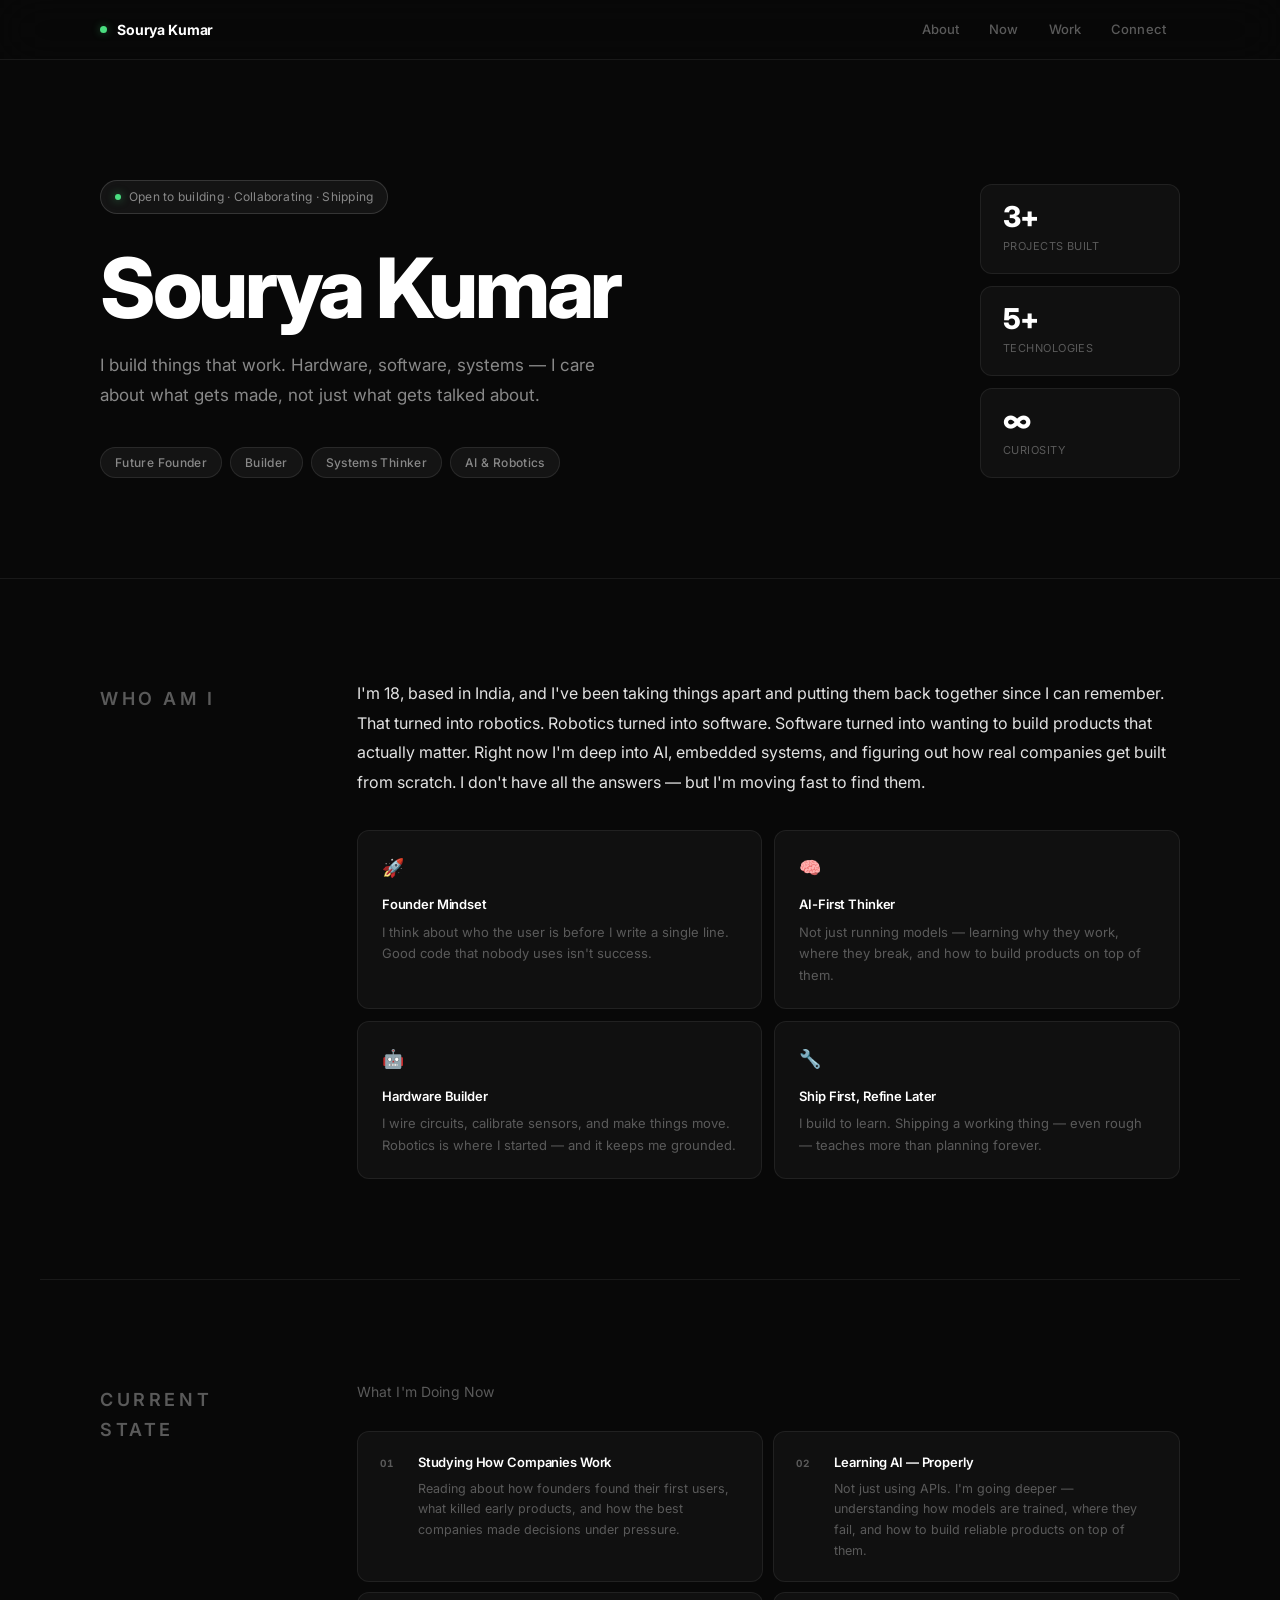
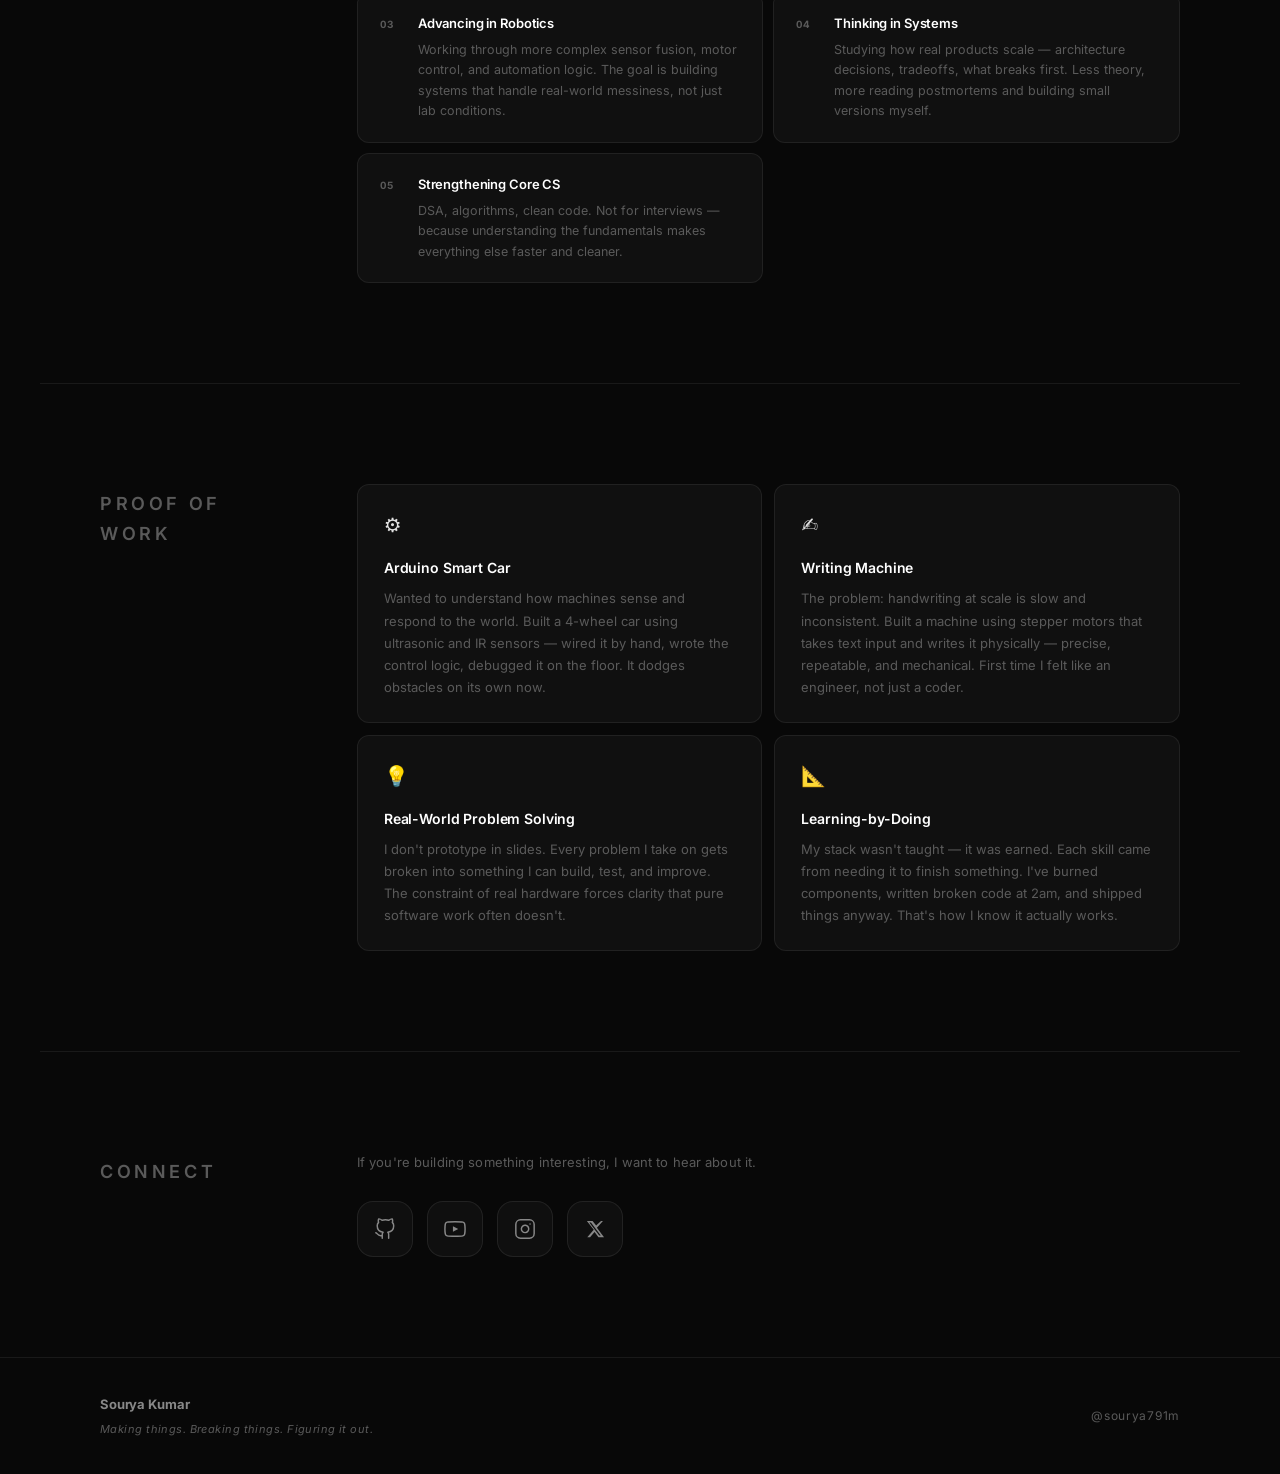
==== commit 909bdcc1: "Add files via upload" ====
--- a/index.html
+++ b/index.html
@@ -1,239 +1,312 @@
-<!DOCTYPE html>
+<!doctype html>
 <html lang="en">
+
 <head>
-  <meta charset="UTF-8" />
-  <meta name="viewport" content="width=device-width, initial-scale=1.0" />
-  <title>Sourya Kumar</title>
-  <link rel="icon" type="image/jpeg" href="https://raw.githubusercontent.com/sourya791m/sourya791m/refs/heads/main/ce9fd5ad449721f0bf1268e40937153a.jpg">
-  <link rel="apple-touch-icon" href="https://raw.githubusercontent.com/sourya791m/sourya791m/refs/heads/main/ce9fd5ad449721f0bf1268e40937153a.jpg">
-  <link rel="shortcut icon" type="image/jpeg" href="https://raw.githubusercontent.com/sourya791m/sourya791m/refs/heads/main/ce9fd5ad449721f0bf1268e40937153a.jpg">
-  <link rel="preconnect" href="https://fonts.googleapis.com" />
-  <link href="https://fonts.googleapis.com/css2?family=Inter:wght@300;400;500;600;700;800&display=swap" rel="stylesheet" />
-
-  <!-- External CSS Path -->
-  <link rel="stylesheet" href="style.css">
-
+    <meta charset="UTF-8" />
+    <meta name="viewport" content="width=device-width, initial-scale=1.0" />
+    <title>Sourya Kumar</title>
+    <link rel="icon" type="image/jpeg"
+        href="https://raw.githubusercontent.com/sourya791m/sourya791m/refs/heads/main/ce9fd5ad449721f0bf1268e40937153a.jpg" />
+    <link rel="apple-touch-icon"
+        href="https://raw.githubusercontent.com/sourya791m/sourya791m/refs/heads/main/ce9fd5ad449721f0bf1268e40937153a.jpg" />
+    <link rel="shortcut icon" type="image/jpeg"
+        href="https://raw.githubusercontent.com/sourya791m/sourya791m/refs/heads/main/ce9fd5ad449721f0bf1268e40937153a.jpg" />
+    <link rel="preconnect" href="https://fonts.googleapis.com" />
+    <link href="https://fonts.googleapis.com/css2?family=Inter:wght@300;400;500;600;700;800&display=swap"
+        rel="stylesheet" />
+
+    <!-- External CSS Path -->
+    <link rel="stylesheet" href="style.css" />
 </head>
+
 <body>
-
-  <!-- ══════════ NAV ══════════ -->
-  <nav>
-    <div class="nav-inner">
-      <div class="nav-logo">
-        <span class="nav-logo-dot"></span>
-        <span class="nav-name">Sourya Kumar</span>
-      </div>
-      <div class="nav-links">
-        <a href="#who" onclick="scroll2(event,'who')">About</a>
-        <a href="#state" onclick="scroll2(event,'state')">Now</a>
-        <a href="#pow" onclick="scroll2(event,'pow')">Work</a>
-        <a href="#connect" onclick="scroll2(event,'connect')">Connect</a>
-      </div>
+    <!-- ══════════ NAV ══════════ -->
+    <nav>
+        <div class="nav-inner">
+            <div class="nav-logo">
+                <span class="nav-logo-dot"></span>
+                <span class="nav-name">Sourya Kumar</span>
+            </div>
+            <div class="nav-links">
+                <a href="#who" onclick="scroll2(event, 'who')">About</a>
+                <a href="#state" onclick="scroll2(event, 'state')">Now</a>
+                <a href="#pow" onclick="scroll2(event, 'pow')">Work</a>
+                <a href="#connect" onclick="scroll2(event, 'connect')">Connect</a>
+            </div>
+        </div>
+    </nav>
+
+    <!-- ══════════ HERO ══════════ -->
+    <section id="hero">
+        <div class="hero-inner">
+            <div class="hero-left">
+                <div class="hero-status reveal">
+                    <span class="status-dot"></span>
+                    Open to building · Collaborating · Shipping
+                </div>
+                <h1 class="hero-name reveal reveal-d1">Sourya Kumar</h1>
+                <p class="hero-tagline reveal reveal-d2">
+                    I build things that work. Hardware, software, systems — I care about
+                    what gets made, not just what gets talked about.
+                </p>
+                <div class="hero-roles reveal reveal-d3">
+                    <span class="chip">Future Founder</span>
+                    <span class="chip">Builder</span>
+                    <span class="chip">Systems Thinker</span>
+                    <span class="chip">AI &amp; Robotics</span>
+                </div>
+            </div>
+            <div class="hero-right reveal reveal-d2">
+                <div class="hero-stat">
+                    <div class="hero-stat-num">3+</div>
+                    <div class="hero-stat-label">Projects Built</div>
+                </div>
+                <div class="hero-stat">
+                    <div class="hero-stat-num">5+</div>
+                    <div class="hero-stat-label">Technologies</div>
+                </div>
+                <div class="hero-stat">
+                    <div class="hero-stat-num">∞</div>
+                    <div class="hero-stat-label">Curiosity</div>
+                </div>
+            </div>
+        </div>
+    </section>
+
+    <!-- ══════════ WHO AM I ══════════ -->
+    <div class="sec-wrap" id="who">
+        <div class="sec-layout">
+            <div class="sec-label reveal">Who Am I</div>
+            <div>
+                <p class="who-text reveal reveal-d1">
+                    I'm 18, based in India, and I've been taking things apart and
+                    putting them back together since I can remember. That turned into
+                    robotics. Robotics turned into software. Software turned into
+                    wanting to build products that actually matter. Right now I'm deep
+                    into AI, embedded systems, and figuring out how real companies get
+                    built from scratch. I don't have all the answers — but I'm moving
+                    fast to find them.
+                </p>
+                <div class="card-grid reveal reveal-d2">
+                    <div class="card">
+                        <span class="card-icon">🚀</span>
+                        <div class="card-title">Founder Mindset</div>
+                        <div class="card-desc">
+                            I think about who the user is before I write a single line. Good
+                            code that nobody uses isn't success.
+                        </div>
+                    </div>
+                    <div class="card">
+                        <span class="card-icon">🧠</span>
+                        <div class="card-title">AI-First Thinker</div>
+                        <div class="card-desc">
+                            Not just running models — learning why they work, where they
+                            break, and how to build products on top of them.
+                        </div>
+                    </div>
+                    <div class="card">
+                        <span class="card-icon">🤖</span>
+                        <div class="card-title">Hardware Builder</div>
+                        <div class="card-desc">
+                            I wire circuits, calibrate sensors, and make things move.
+                            Robotics is where I started — and it keeps me grounded.
+                        </div>
+                    </div>
+                    <div class="card">
+                        <span class="card-icon">🔧</span>
+                        <div class="card-title">Ship First, Refine Later</div>
+                        <div class="card-desc">
+                            I build to learn. Shipping a working thing — even rough —
+                            teaches more than planning forever.
+                        </div>
+                    </div>
+                </div>
+            </div>
+        </div>
     </div>
-  </nav>
-
-  <!-- ══════════ HERO ══════════ -->
-  <section id="hero">
-    <div class="hero-inner">
-      <div class="hero-left">
-        <div class="hero-status reveal">
-          <span class="status-dot"></span>
-          Open to building · collaborating · shipping
-        </div>
-        <h1 class="hero-name reveal reveal-d1">Sourya Kumar</h1>
-        <p class="hero-tagline reveal reveal-d2">
-          I build things that work. Hardware, software, systems — I care about what gets made, not just what gets talked about.
-        </p>
-        <div class="hero-roles reveal reveal-d3">
-          <span class="chip">Builder</span>
-          <span class="chip">AI &amp; Robotics</span>
-          <span class="chip">Future Founder</span>
-          <span class="chip">Systems Thinker</span>
-        </div>
-      </div>
-      <div class="hero-right reveal reveal-d2">
-        <div class="hero-stat">
-          <div class="hero-stat-num">3+</div>
-          <div class="hero-stat-label">Projects Built</div>
-        </div>
-        <div class="hero-stat">
-          <div class="hero-stat-num">5+</div>
-          <div class="hero-stat-label">Technologies</div>
-        </div>
-        <div class="hero-stat">
-          <div class="hero-stat-num">∞</div>
-          <div class="hero-stat-label">Curiosity</div>
-        </div>
-      </div>
+
+    <!-- ══════════ CURRENT STATE ══════════ -->
+    <div class="sec-wrap" id="state">
+        <div class="sec-layout">
+            <div class="sec-label reveal">Current State</div>
+            <div>
+                <p class="state-subtitle reveal reveal-d1">What I'm Doing Now</p>
+                <div class="state-list">
+                    
+                    <div class="state-item reveal reveal-d5">
+                        <span class="state-num">01</span>
+                        <div class="state-content">
+                            <div class="state-title">Studying How Companies Work</div>
+                            <div class="state-desc">
+                                Reading about how founders found their first users, what
+                                killed early products, and how the best companies made
+                                decisions under pressure.
+                            </div>
+                        </div>
+                    </div>
+                    <div class="state-item reveal reveal-d1">
+                        <span class="state-num">02</span>
+                        <div class="state-content">
+                            <div class="state-title">Learning AI — Properly</div>
+                            <div class="state-desc">
+                                Not just using APIs. I'm going deeper — understanding how
+                                models are trained, where they fail, and how to build reliable
+                                products on top of them.
+                            </div>
+                        </div>
+                    </div>
+                    <div class="state-item reveal reveal-d2">
+                        <span class="state-num">03</span>
+                        <div class="state-content">
+                            <div class="state-title">Advancing in Robotics</div>
+                            <div class="state-desc">
+                                Working through more complex sensor fusion, motor control, and
+                                automation logic. The goal is building systems that handle
+                                real-world messiness, not just lab conditions.
+                            </div>
+                        </div>
+                    </div>
+                    <div class="state-item reveal reveal-d3">
+                        <span class="state-num">04</span>
+                        <div class="state-content">
+                            <div class="state-title">Thinking in Systems</div>
+                            <div class="state-desc">
+                                Studying how real products scale — architecture decisions,
+                                tradeoffs, what breaks first. Less theory, more reading
+                                postmortems and building small versions myself.
+                            </div>
+                        </div>
+                    </div>
+                    <div class="state-item reveal reveal-d4">
+                        <span class="state-num">05</span>
+                        <div class="state-content">
+                            <div class="state-title">Strengthening Core CS</div>
+                            <div class="state-desc">
+                                DSA, algorithms, clean code. Not for interviews — because
+                                understanding the fundamentals makes everything else faster
+                                and cleaner.
+                            </div>
+                        </div>
+                    </div>
+                    
+                </div>
+            </div>
+        </div>
     </div>
-  </section>
-
-  <!-- ══════════ WHO AM I ══════════ -->
-  <div class="sec-wrap" id="who">
-    <div class="sec-layout">
-      <div class="sec-label reveal">Who Am I</div>
-      <div>
-        <p class="who-text reveal reveal-d1">
-          I'm 18, based in India, and I've been taking things apart and putting them back together since I can remember.
-          That turned into robotics. Robotics turned into software. Software turned into wanting to build products
-          that actually matter. Right now I'm deep into AI, embedded systems, and figuring out how real companies
-          get built from scratch. I don't have all the answers — but I'm moving fast to find them.
-        </p>
-        <div class="card-grid reveal reveal-d2">
-          <div class="card">
-            <span class="card-icon">🤖</span>
-            <div class="card-title">Hardware Builder</div>
-            <div class="card-desc">I wire circuits, calibrate sensors, and make things move. Robotics is where I started — and it keeps me grounded.</div>
-          </div>
-          <div class="card">
-            <span class="card-icon">🧠</span>
-            <div class="card-title">AI-First Thinker</div>
-            <div class="card-desc">Not just running models — learning why they work, where they break, and how to build products on top of them.</div>
-          </div>
-          <div class="card">
-            <span class="card-icon">🚀</span>
-            <div class="card-title">Founder Mindset</div>
-            <div class="card-desc">I think about who the user is before I write a single line. Good code that nobody uses isn't success.</div>
-          </div>
-          <div class="card">
-            <span class="card-icon">🔧</span>
-            <div class="card-title">Ship First, Refine Later</div>
-            <div class="card-desc">I build to learn. Shipping a working thing — even rough — teaches more than planning forever.</div>
-          </div>
-        </div>
-      </div>
+
+    <!-- ══════════ PROOF OF WORK ══════════ -->
+    <div class="sec-wrap" id="pow">
+        <div class="sec-layout">
+            <div class="sec-label reveal">Proof of Work</div>
+            <div class="pow-grid">
+                <div class="pow-item reveal reveal-d1">
+                    <span class="pow-icon">⚙️</span>
+                    <div class="pow-title">Arduino Smart Car</div>
+                    <div class="pow-desc">
+                        Wanted to understand how machines sense and respond to the world.
+                        Built a 4-wheel car using ultrasonic and IR sensors — wired it by
+                        hand, wrote the control logic, debugged it on the floor. It dodges
+                        obstacles on its own now.
+                    </div>
+                </div>
+                <div class="pow-item reveal reveal-d2">
+                    <span class="pow-icon">✍️</span>
+                    <div class="pow-title">Writing Machine</div>
+                    <div class="pow-desc">
+                        The problem: handwriting at scale is slow and inconsistent. Built
+                        a machine using stepper motors that takes text input and writes it
+                        physically — precise, repeatable, and mechanical. First time I
+                        felt like an engineer, not just a coder.
+                    </div>
+                </div>
+                <div class="pow-item reveal reveal-d3">
+                    <span class="pow-icon">💡</span>
+                    <div class="pow-title">Real-World Problem Solving</div>
+                    <div class="pow-desc">
+                        I don't prototype in slides. Every problem I take on gets broken
+                        into something I can build, test, and improve. The constraint of
+                        real hardware forces clarity that pure software work often
+                        doesn't.
+                    </div>
+                </div>
+                <div class="pow-item reveal reveal-d4">
+                    <span class="pow-icon">📐</span>
+                    <div class="pow-title">Learning-by-Doing</div>
+                    <div class="pow-desc">
+                        My stack wasn't taught — it was earned. Each skill came from
+                        needing it to finish something. I've burned components, written
+                        broken code at 2am, and shipped things anyway. That's how I know
+                        it actually works.
+                    </div>
+                </div>
+            </div>
+        </div>
     </div>
-  </div>
-
-  <!-- ══════════ CURRENT STATE ══════════ -->
-  <div class="sec-wrap" id="state">
-    <div class="sec-layout">
-      <div class="sec-label reveal">Current State</div>
-      <div>
-        <p class="state-subtitle reveal reveal-d1">What I'm Doing Now</p>
-        <div class="state-list">
-          <div class="state-item reveal reveal-d1">
-            <span class="state-num">01</span>
-            <div class="state-content">
-              <div class="state-title">Learning AI — Properly</div>
-              <div class="state-desc">Not just using APIs. I'm going deeper — understanding how models are trained, where they fail, and how to build reliable products on top of them.</div>
-            </div>
-          </div>
-          <div class="state-item reveal reveal-d2">
-            <span class="state-num">02</span>
-            <div class="state-content">
-              <div class="state-title">Advancing in Robotics</div>
-              <div class="state-desc">Working through more complex sensor fusion, motor control, and automation logic. The goal is building systems that handle real-world messiness, not just lab conditions.</div>
-            </div>
-          </div>
-          <div class="state-item reveal reveal-d3">
-            <span class="state-num">03</span>
-            <div class="state-content">
-              <div class="state-title">Thinking in Systems</div>
-              <div class="state-desc">Studying how real products scale — architecture decisions, tradeoffs, what breaks first. Less theory, more reading postmortems and building small versions myself.</div>
-            </div>
-          </div>
-          <div class="state-item reveal reveal-d4">
-            <span class="state-num">04</span>
-            <div class="state-content">
-              <div class="state-title">Strengthening Core CS</div>
-              <div class="state-desc">DSA, algorithms, clean code. Not for interviews — because understanding the fundamentals makes everything else faster and cleaner.</div>
-            </div>
-          </div>
-          <div class="state-item reveal reveal-d5">
-            <span class="state-num">05</span>
-            <div class="state-content">
-              <div class="state-title">Studying How Companies Work</div>
-              <div class="state-desc">Reading about how founders found their first users, what killed early products, and how the best companies made decisions under pressure.</div>
-            </div>
-          </div>
-        </div>
-      </div>
+
+    <!-- ══════════ CONNECT ══════════ -->
+    <div class="sec-wrap" id="connect">
+        <div class="sec-layout">
+            <div class="sec-label reveal">Connect</div>
+            <div>
+                <p class="connect-intro reveal reveal-d1">
+                    If you're building something interesting, I want to hear about it.
+                </p>
+                <div class="connect-grid reveal reveal-d2">
+                    <a href="https://github.com/sourya791m" target="_blank" class="connect-row" data-tooltip="GitHub"
+                        aria-label="GitHub">
+                        <svg width="22" height="22" viewBox="0 0 24 24" fill="none" stroke="currentColor"
+                            stroke-width="1.6" stroke-linecap="round" stroke-linejoin="round">
+                            <path
+                                d="M9 19c-5 1.5-5-2.5-7-3m14 6v-3.87a3.37 3.37 0 0 0-.94-2.61c3.14-.35 6.44-1.54 6.44-7A5.44 5.44 0 0 0 20 4.77 5.07 5.07 0 0 0 19.91 1S18.73.65 16 2.48a13.38 13.38 0 0 0-7 0C6.27.65 5.09 1 5.09 1A5.07 5.07 0 0 0 5 4.77a5.44 5.44 0 0 0-1.5 3.78c0 5.42 3.3 6.61 6.44 7A3.37 3.37 0 0 0 9 18.13V22" />
+                        </svg>
+                    </a>
+
+                    <a href="https://www.youtube.com/@sourya791m" target="_blank" class="connect-row"
+                        data-tooltip="YouTube" aria-label="YouTube">
+                        <svg width="22" height="22" viewBox="0 0 24 24" fill="none" stroke="currentColor"
+                            stroke-width="1.6" stroke-linecap="round" stroke-linejoin="round">
+                            <path
+                                d="M22.54 6.42a2.78 2.78 0 0 0-1.95-1.96C18.88 4 12 4 12 4s-6.88 0-8.59.46A2.78 2.78 0 0 0 1.46 6.42 29 29 0 0 0 1 12a29 29 0 0 0 .46 5.58 2.78 2.78 0 0 0 1.95 1.96C5.12 20 12 20 12 20s6.88 0 8.59-.46a2.78 2.78 0 0 0 1.95-1.96A29 29 0 0 0 23 12a29 29 0 0 0-.46-5.58z" />
+                            <polygon points="9.75 15.02 15.5 12 9.75 8.98 9.75 15.02" fill="currentColor"
+                                stroke="none" />
+                        </svg>
+                    </a>
+
+                    <a href="https://www.instagram.com/sourya791m" target="_blank" class="connect-row"
+                        data-tooltip="Instagram" aria-label="Instagram">
+                        <svg width="22" height="22" viewBox="0 0 24 24" fill="none" stroke="currentColor"
+                            stroke-width="1.6" stroke-linecap="round" stroke-linejoin="round">
+                            <rect x="2" y="2" width="20" height="20" rx="5" ry="5" />
+                            <path d="M16 11.37A4 4 0 1 1 12.63 8 4 4 0 0 1 16 11.37z" />
+                            <line x1="17.5" y1="6.5" x2="17.51" y2="6.5" />
+                        </svg>
+                    </a>
+
+                    <a href="https://twitter.com/sourya791m" target="_blank" class="connect-row"
+                        data-tooltip="X (Twitter)" aria-label="X">
+                        <svg width="20" height="20" viewBox="0 0 24 24" fill="currentColor">
+                            <path
+                                d="M18.244 2.25h3.308l-7.227 8.26 8.502 11.24H16.17l-4.714-6.231-5.401 6.231H2.744l7.73-8.835L2.25 2.25h6.845l4.256 5.628 5.893-5.628Zm-1.161 17.52h1.833L7.084 4.126H5.117z" />
+                        </svg>
+                    </a>
+                </div>
+            </div>
+        </div>
     </div>
-  </div>
-
-  <!-- ══════════ PROOF OF WORK ══════════ -->
-  <div class="sec-wrap" id="pow">
-    <div class="sec-layout">
-      <div class="sec-label reveal">Proof of Work</div>
-      <div class="pow-grid">
-        <div class="pow-item reveal reveal-d1">
-          <span class="pow-icon">⚙️</span>
-          <div class="pow-title">Arduino Smart Car</div>
-          <div class="pow-desc">Wanted to understand how machines sense and respond to the world. Built a 4-wheel car using ultrasonic and IR sensors — wired it by hand, wrote the control logic, debugged it on the floor. It dodges obstacles on its own now.</div>
-        </div>
-        <div class="pow-item reveal reveal-d2">
-          <span class="pow-icon">✍️</span>
-          <div class="pow-title">Writing Machine</div>
-          <div class="pow-desc">The problem: handwriting at scale is slow and inconsistent. Built a machine using stepper motors that takes text input and writes it physically — precise, repeatable, and mechanical. First time I felt like an engineer, not just a coder.</div>
-        </div>
-        <div class="pow-item reveal reveal-d3">
-          <span class="pow-icon">💡</span>
-          <div class="pow-title">Real-World Problem Solving</div>
-          <div class="pow-desc">I don't prototype in slides. Every problem I take on gets broken into something I can build, test, and improve. The constraint of real hardware forces clarity that pure software work often doesn't.</div>
-        </div>
-        <div class="pow-item reveal reveal-d4">
-          <span class="pow-icon">📐</span>
-          <div class="pow-title">Learning-by-Doing</div>
-          <div class="pow-desc">My stack wasn't taught — it was earned. Each skill came from needing it to finish something. I've burned components, written broken code at 2am, and shipped things anyway. That's how I know it actually works.</div>
-        </div>
-      </div>
-    </div>
-  </div>
-
-  <!-- ══════════ CONNECT ══════════ -->
-  <div class="sec-wrap" id="connect">
-    <div class="sec-layout">
-      <div class="sec-label reveal">Connect</div>
-      <div>
-        <p class="connect-intro reveal reveal-d1">If you're building something interesting, I want to hear about it.</p>
-        <div class="connect-grid reveal reveal-d2">
-
-          <a href="https://github.com/sourya791m" target="_blank" class="connect-row" data-tooltip="GitHub" aria-label="GitHub">
-            <svg width="22" height="22" viewBox="0 0 24 24" fill="none" stroke="currentColor" stroke-width="1.6" stroke-linecap="round" stroke-linejoin="round">
-              <path d="M9 19c-5 1.5-5-2.5-7-3m14 6v-3.87a3.37 3.37 0 0 0-.94-2.61c3.14-.35 6.44-1.54 6.44-7A5.44 5.44 0 0 0 20 4.77 5.07 5.07 0 0 0 19.91 1S18.73.65 16 2.48a13.38 13.38 0 0 0-7 0C6.27.65 5.09 1 5.09 1A5.07 5.07 0 0 0 5 4.77a5.44 5.44 0 0 0-1.5 3.78c0 5.42 3.3 6.61 6.44 7A3.37 3.37 0 0 0 9 18.13V22"/>
-            </svg>
-          </a>
-
-          <a href="https://www.youtube.com/@sourya791m" target="_blank" class="connect-row" data-tooltip="YouTube" aria-label="YouTube">
-            <svg width="22" height="22" viewBox="0 0 24 24" fill="none" stroke="currentColor" stroke-width="1.6" stroke-linecap="round" stroke-linejoin="round">
-              <path d="M22.54 6.42a2.78 2.78 0 0 0-1.95-1.96C18.88 4 12 4 12 4s-6.88 0-8.59.46A2.78 2.78 0 0 0 1.46 6.42 29 29 0 0 0 1 12a29 29 0 0 0 .46 5.58 2.78 2.78 0 0 0 1.95 1.96C5.12 20 12 20 12 20s6.88 0 8.59-.46a2.78 2.78 0 0 0 1.95-1.96A29 29 0 0 0 23 12a29 29 0 0 0-.46-5.58z"/>
-              <polygon points="9.75 15.02 15.5 12 9.75 8.98 9.75 15.02" fill="currentColor" stroke="none"/>
-            </svg>
-          </a>
-
-          <a href="https://www.instagram.com/sourya791m" target="_blank" class="connect-row" data-tooltip="Instagram" aria-label="Instagram">
-            <svg width="22" height="22" viewBox="0 0 24 24" fill="none" stroke="currentColor" stroke-width="1.6" stroke-linecap="round" stroke-linejoin="round">
-              <rect x="2" y="2" width="20" height="20" rx="5" ry="5"/>
-              <path d="M16 11.37A4 4 0 1 1 12.63 8 4 4 0 0 1 16 11.37z"/>
-              <line x1="17.5" y1="6.5" x2="17.51" y2="6.5"/>
-            </svg>
-          </a>
-
-          <a href="https://twitter.com/sourya791m" target="_blank" class="connect-row" data-tooltip="X (Twitter)" aria-label="X">
-            <svg width="20" height="20" viewBox="0 0 24 24" fill="currentColor">
-              <path d="M18.244 2.25h3.308l-7.227 8.26 8.502 11.24H16.17l-4.714-6.231-5.401 6.231H2.744l7.73-8.835L2.25 2.25h6.845l4.256 5.628 5.893-5.628Zm-1.161 17.52h1.833L7.084 4.126H5.117z"/>
-            </svg>
-          </a>
-
-        </div>
-      </div>
-    </div>
-  </div>
-
-  <!-- ══════════ FOOTER ══════════ -->
-  <footer>
-    <div class="footer-inner">
-      <div class="footer-left">
-        <span class="footer-name">Sourya Kumar</span>
-        <span class="footer-tagline">Making things. Breaking things. Figuring it out.</span>
-      </div>
-      <span class="footer-handle">@sourya791m</span>
-    </div>
-  </footer>
-
-  <!-- External JavaScript Path -->
-  <script src="script.js"></script>
-
+
+    <!-- ══════════ FOOTER ══════════ -->
+    <footer>
+        <div class="footer-inner">
+            <div class="footer-left">
+                <span class="footer-name">Sourya Kumar</span>
+                <span class="footer-tagline">Making things. Breaking things. Figuring it out.</span>
+            </div>
+            <span class="footer-handle">@sourya791m</span>
+        </div>
+    </footer>
+
+    <!-- External JavaScript Path -->
+    <script src="script.js"></script>
 </body>
+
 </html>
--- a/style.css
+++ b/style.css
@@ -146,7 +146,7 @@
 
 /* Section label */
 .sec-label {
-  font-size: 11px;
+  font-size: 18px;
   font-weight: 600;
   letter-spacing: 0.2em;
   text-transform: uppercase;
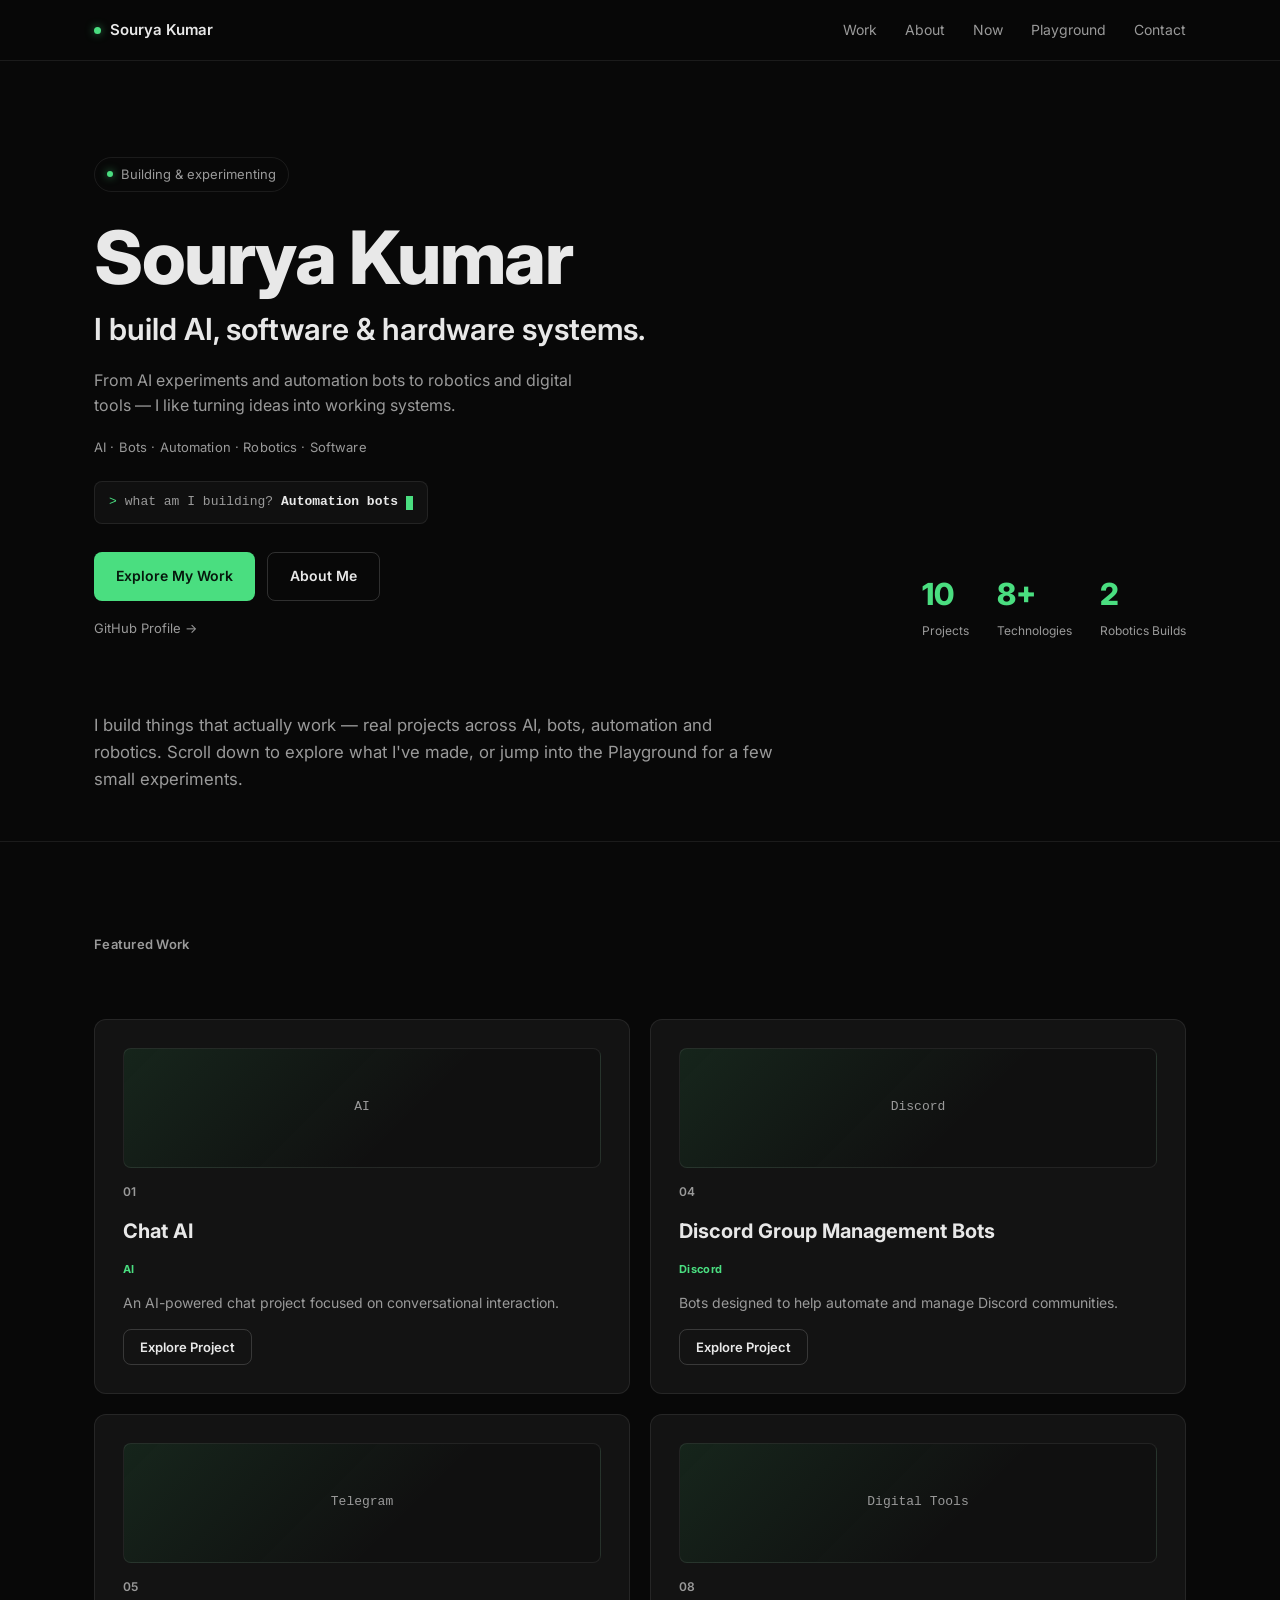
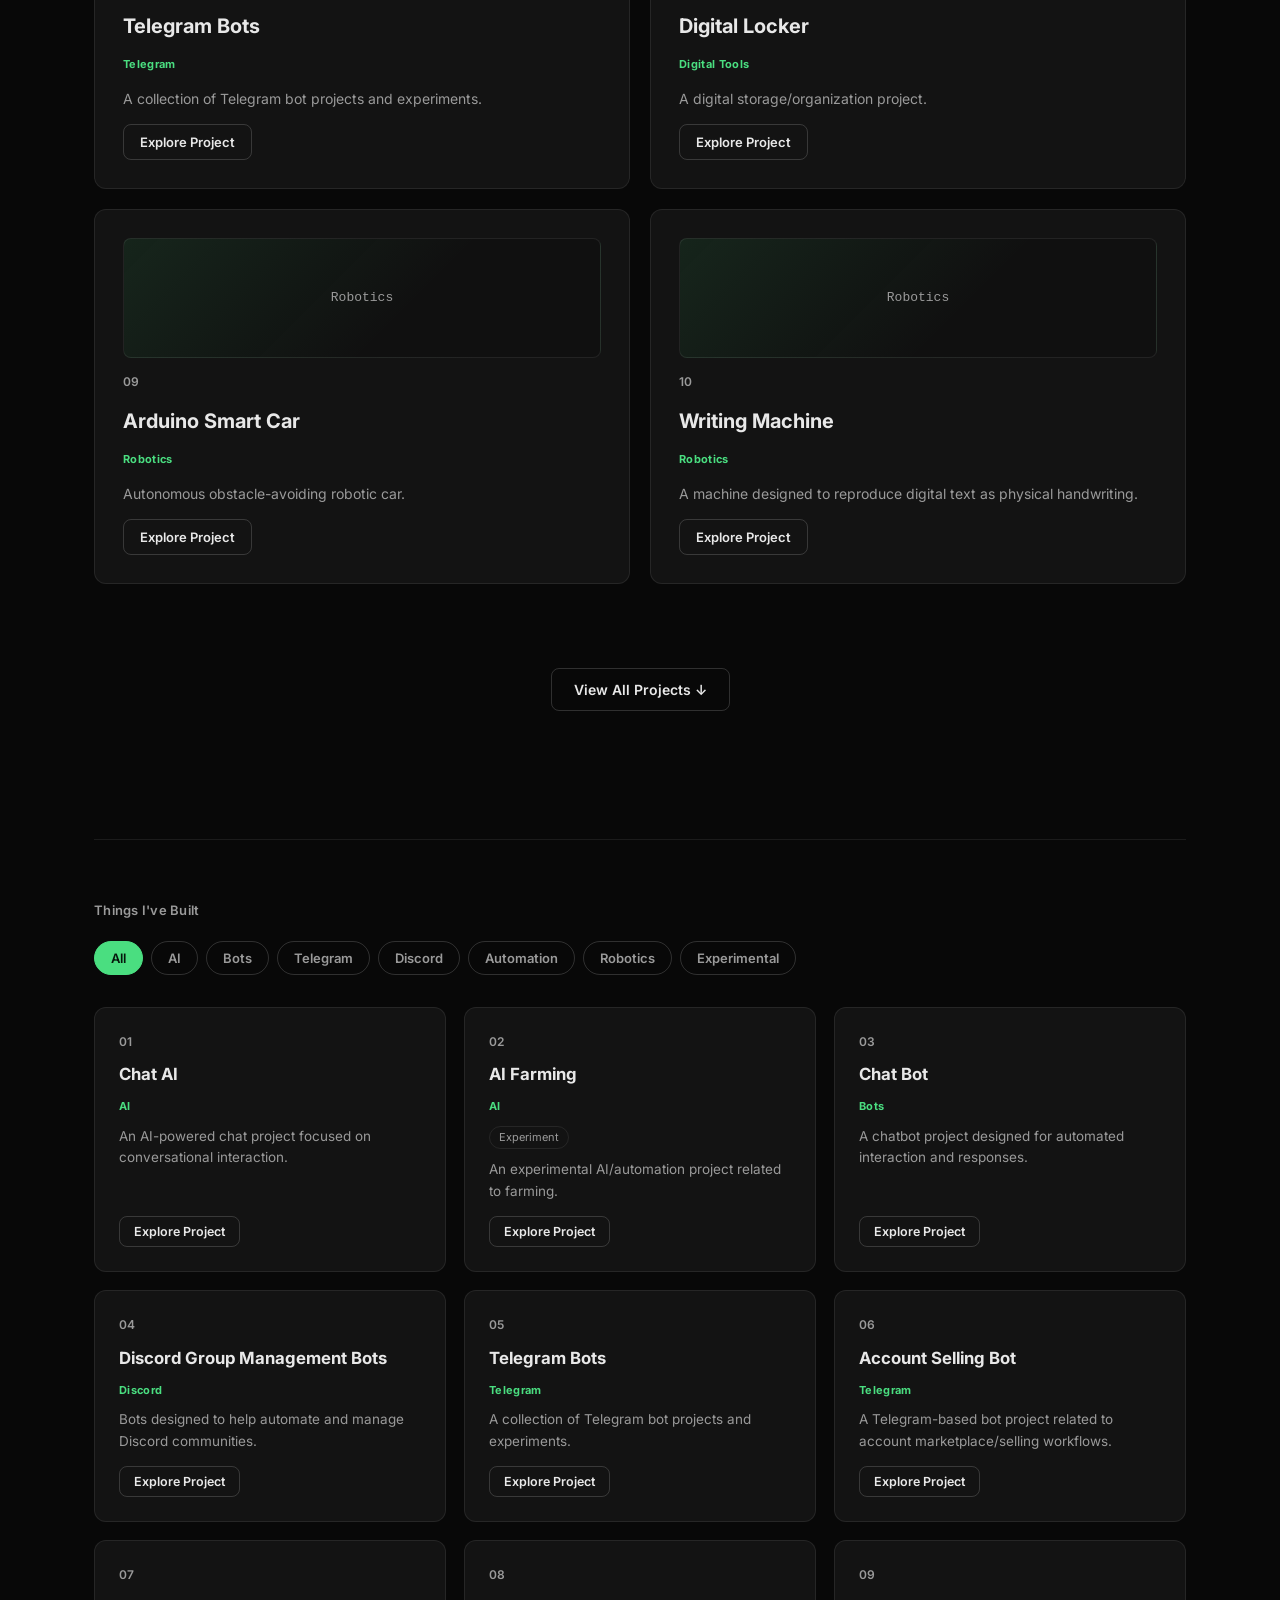
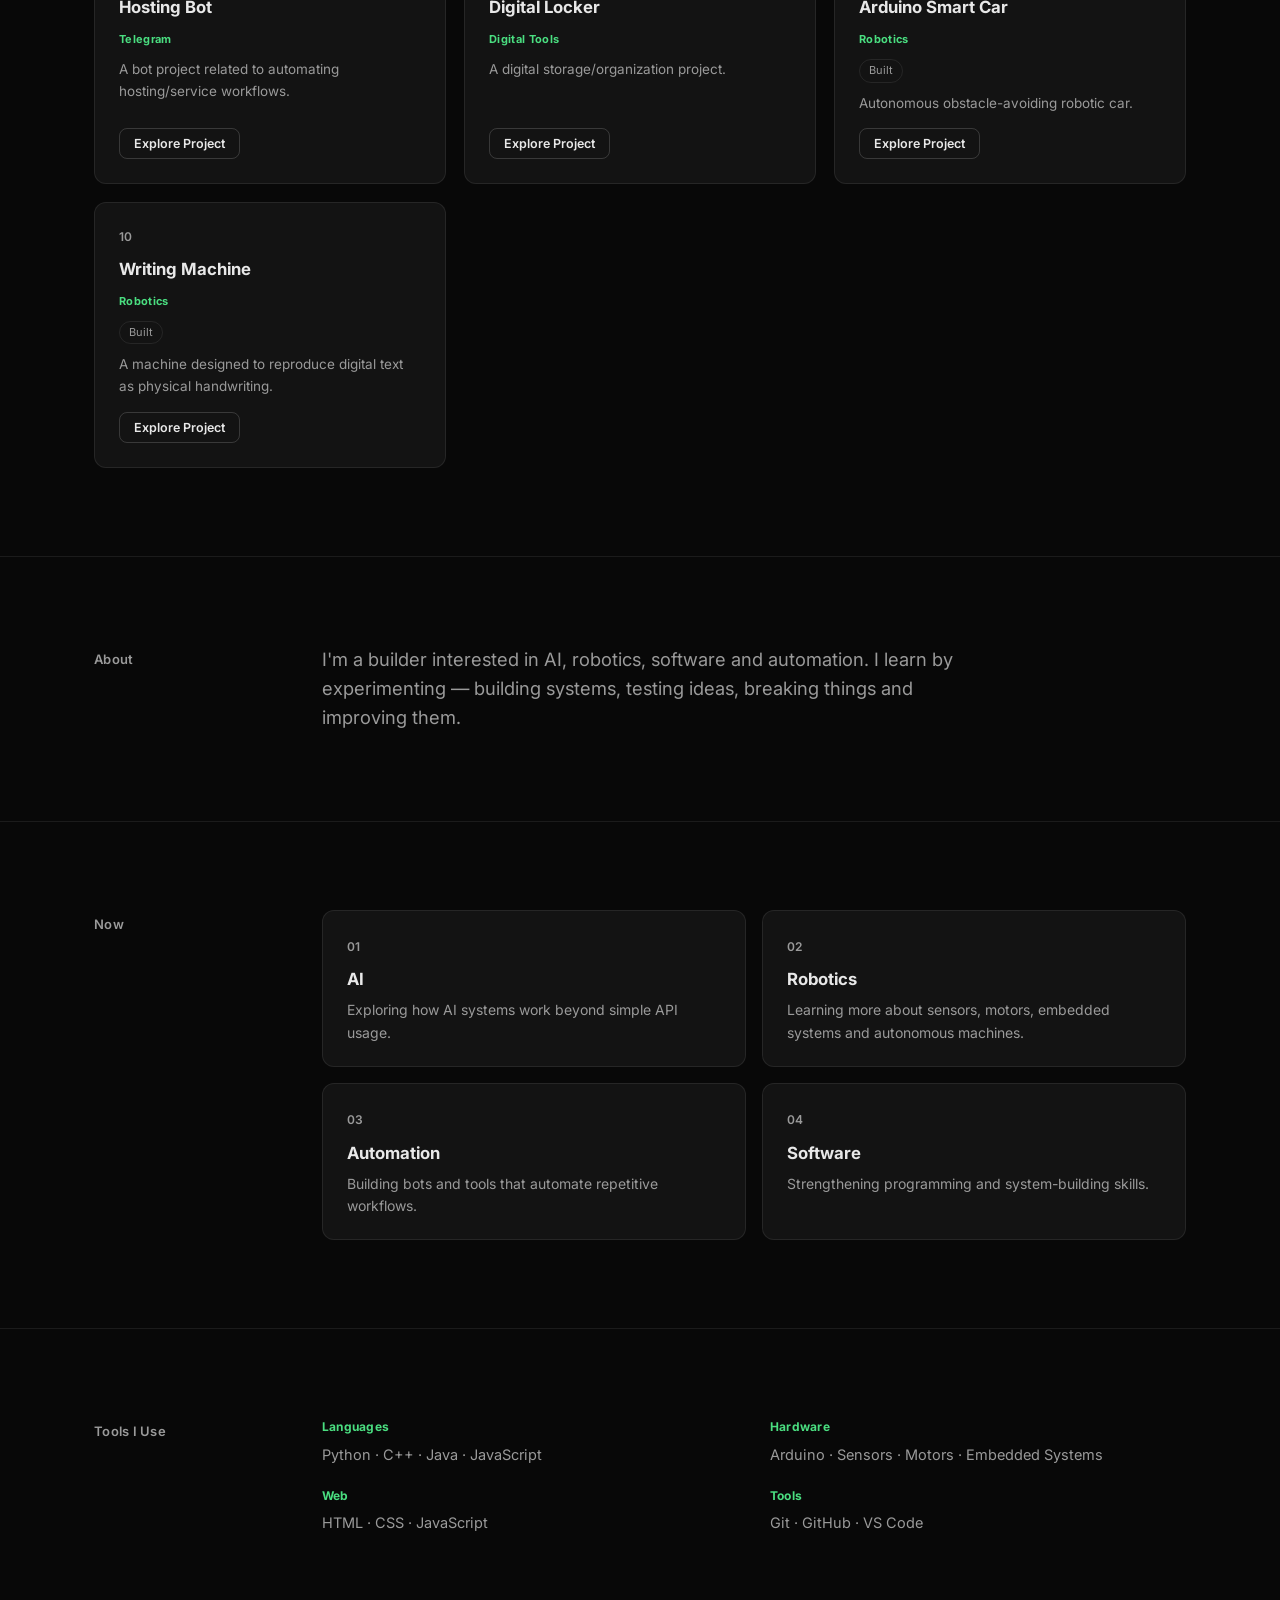
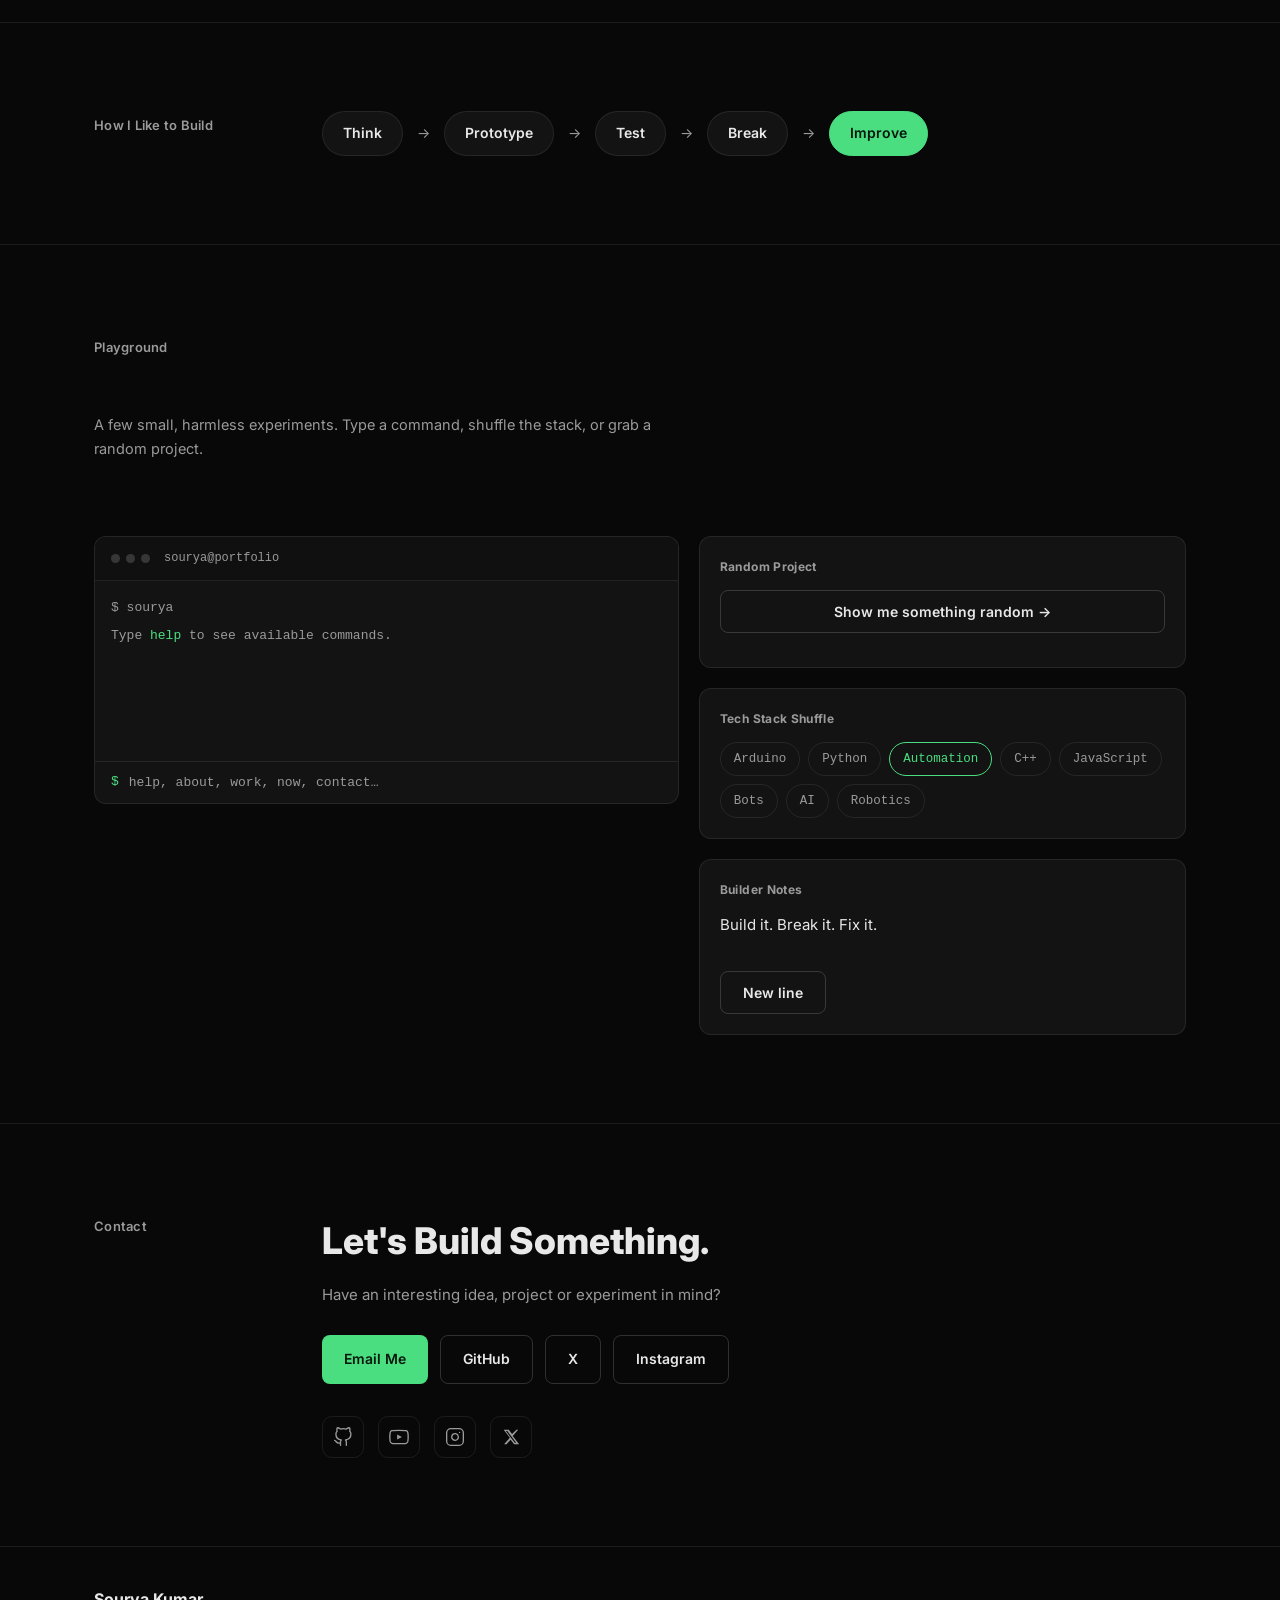
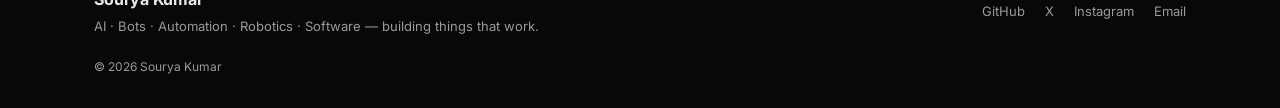
==== commit 051cb468: "Add files via upload" ====
--- a/index.html
+++ b/index.html
@@ -1,312 +1,412 @@
-<!doctype html>
-<html lang="en">
-
-<head>
-    <meta charset="UTF-8" />
-    <meta name="viewport" content="width=device-width, initial-scale=1.0" />
-    <title>Sourya Kumar</title>
-    <link rel="icon" type="image/jpeg"
-        href="https://raw.githubusercontent.com/sourya791m/sourya791m/refs/heads/main/ce9fd5ad449721f0bf1268e40937153a.jpg" />
-    <link rel="apple-touch-icon"
-        href="https://raw.githubusercontent.com/sourya791m/sourya791m/refs/heads/main/ce9fd5ad449721f0bf1268e40937153a.jpg" />
-    <link rel="shortcut icon" type="image/jpeg"
-        href="https://raw.githubusercontent.com/sourya791m/sourya791m/refs/heads/main/ce9fd5ad449721f0bf1268e40937153a.jpg" />
-    <link rel="preconnect" href="https://fonts.googleapis.com" />
-    <link href="https://fonts.googleapis.com/css2?family=Inter:wght@300;400;500;600;700;800&display=swap"
-        rel="stylesheet" />
-
-    <!-- External CSS Path -->
-    <link rel="stylesheet" href="style.css" />
-</head>
-
-<body>
-    <!-- ══════════ NAV ══════════ -->
-    <nav>
-        <div class="nav-inner">
-            <div class="nav-logo">
-                <span class="nav-logo-dot"></span>
-                <span class="nav-name">Sourya Kumar</span>
-            </div>
-            <div class="nav-links">
-                <a href="#who" onclick="scroll2(event, 'who')">About</a>
-                <a href="#state" onclick="scroll2(event, 'state')">Now</a>
-                <a href="#pow" onclick="scroll2(event, 'pow')">Work</a>
-                <a href="#connect" onclick="scroll2(event, 'connect')">Connect</a>
-            </div>
-        </div>
-    </nav>
-
-    <!-- ══════════ HERO ══════════ -->
-    <section id="hero">
-        <div class="hero-inner">
-            <div class="hero-left">
-                <div class="hero-status reveal">
-                    <span class="status-dot"></span>
-                    Open to building · Collaborating · Shipping
-                </div>
-                <h1 class="hero-name reveal reveal-d1">Sourya Kumar</h1>
-                <p class="hero-tagline reveal reveal-d2">
-                    I build things that work. Hardware, software, systems — I care about
-                    what gets made, not just what gets talked about.
-                </p>
-                <div class="hero-roles reveal reveal-d3">
-                    <span class="chip">Future Founder</span>
-                    <span class="chip">Builder</span>
-                    <span class="chip">Systems Thinker</span>
-                    <span class="chip">AI &amp; Robotics</span>
-                </div>
-            </div>
-            <div class="hero-right reveal reveal-d2">
-                <div class="hero-stat">
-                    <div class="hero-stat-num">3+</div>
-                    <div class="hero-stat-label">Projects Built</div>
-                </div>
-                <div class="hero-stat">
-                    <div class="hero-stat-num">5+</div>
-                    <div class="hero-stat-label">Technologies</div>
-                </div>
-                <div class="hero-stat">
-                    <div class="hero-stat-num">∞</div>
-                    <div class="hero-stat-label">Curiosity</div>
-                </div>
-            </div>
-        </div>
-    </section>
-
-    <!-- ══════════ WHO AM I ══════════ -->
-    <div class="sec-wrap" id="who">
-        <div class="sec-layout">
-            <div class="sec-label reveal">Who Am I</div>
-            <div>
-                <p class="who-text reveal reveal-d1">
-                    I'm 18, based in India, and I've been taking things apart and
-                    putting them back together since I can remember. That turned into
-                    robotics. Robotics turned into software. Software turned into
-                    wanting to build products that actually matter. Right now I'm deep
-                    into AI, embedded systems, and figuring out how real companies get
-                    built from scratch. I don't have all the answers — but I'm moving
-                    fast to find them.
-                </p>
-                <div class="card-grid reveal reveal-d2">
-                    <div class="card">
-                        <span class="card-icon">🚀</span>
-                        <div class="card-title">Founder Mindset</div>
-                        <div class="card-desc">
-                            I think about who the user is before I write a single line. Good
-                            code that nobody uses isn't success.
-                        </div>
-                    </div>
-                    <div class="card">
-                        <span class="card-icon">🧠</span>
-                        <div class="card-title">AI-First Thinker</div>
-                        <div class="card-desc">
-                            Not just running models — learning why they work, where they
-                            break, and how to build products on top of them.
-                        </div>
-                    </div>
-                    <div class="card">
-                        <span class="card-icon">🤖</span>
-                        <div class="card-title">Hardware Builder</div>
-                        <div class="card-desc">
-                            I wire circuits, calibrate sensors, and make things move.
-                            Robotics is where I started — and it keeps me grounded.
-                        </div>
-                    </div>
-                    <div class="card">
-                        <span class="card-icon">🔧</span>
-                        <div class="card-title">Ship First, Refine Later</div>
-                        <div class="card-desc">
-                            I build to learn. Shipping a working thing — even rough —
-                            teaches more than planning forever.
-                        </div>
-                    </div>
-                </div>
-            </div>
-        </div>
-    </div>
-
-    <!-- ══════════ CURRENT STATE ══════════ -->
-    <div class="sec-wrap" id="state">
-        <div class="sec-layout">
-            <div class="sec-label reveal">Current State</div>
-            <div>
-                <p class="state-subtitle reveal reveal-d1">What I'm Doing Now</p>
-                <div class="state-list">
-                    
-                    <div class="state-item reveal reveal-d5">
-                        <span class="state-num">01</span>
-                        <div class="state-content">
-                            <div class="state-title">Studying How Companies Work</div>
-                            <div class="state-desc">
-                                Reading about how founders found their first users, what
-                                killed early products, and how the best companies made
-                                decisions under pressure.
-                            </div>
-                        </div>
-                    </div>
-                    <div class="state-item reveal reveal-d1">
-                        <span class="state-num">02</span>
-                        <div class="state-content">
-                            <div class="state-title">Learning AI — Properly</div>
-                            <div class="state-desc">
-                                Not just using APIs. I'm going deeper — understanding how
-                                models are trained, where they fail, and how to build reliable
-                                products on top of them.
-                            </div>
-                        </div>
-                    </div>
-                    <div class="state-item reveal reveal-d2">
-                        <span class="state-num">03</span>
-                        <div class="state-content">
-                            <div class="state-title">Advancing in Robotics</div>
-                            <div class="state-desc">
-                                Working through more complex sensor fusion, motor control, and
-                                automation logic. The goal is building systems that handle
-                                real-world messiness, not just lab conditions.
-                            </div>
-                        </div>
-                    </div>
-                    <div class="state-item reveal reveal-d3">
-                        <span class="state-num">04</span>
-                        <div class="state-content">
-                            <div class="state-title">Thinking in Systems</div>
-                            <div class="state-desc">
-                                Studying how real products scale — architecture decisions,
-                                tradeoffs, what breaks first. Less theory, more reading
-                                postmortems and building small versions myself.
-                            </div>
-                        </div>
-                    </div>
-                    <div class="state-item reveal reveal-d4">
-                        <span class="state-num">05</span>
-                        <div class="state-content">
-                            <div class="state-title">Strengthening Core CS</div>
-                            <div class="state-desc">
-                                DSA, algorithms, clean code. Not for interviews — because
-                                understanding the fundamentals makes everything else faster
-                                and cleaner.
-                            </div>
-                        </div>
-                    </div>
-                    
-                </div>
-            </div>
-        </div>
-    </div>
-
-    <!-- ══════════ PROOF OF WORK ══════════ -->
-    <div class="sec-wrap" id="pow">
-        <div class="sec-layout">
-            <div class="sec-label reveal">Proof of Work</div>
-            <div class="pow-grid">
-                <div class="pow-item reveal reveal-d1">
-                    <span class="pow-icon">⚙️</span>
-                    <div class="pow-title">Arduino Smart Car</div>
-                    <div class="pow-desc">
-                        Wanted to understand how machines sense and respond to the world.
-                        Built a 4-wheel car using ultrasonic and IR sensors — wired it by
-                        hand, wrote the control logic, debugged it on the floor. It dodges
-                        obstacles on its own now.
-                    </div>
-                </div>
-                <div class="pow-item reveal reveal-d2">
-                    <span class="pow-icon">✍️</span>
-                    <div class="pow-title">Writing Machine</div>
-                    <div class="pow-desc">
-                        The problem: handwriting at scale is slow and inconsistent. Built
-                        a machine using stepper motors that takes text input and writes it
-                        physically — precise, repeatable, and mechanical. First time I
-                        felt like an engineer, not just a coder.
-                    </div>
-                </div>
-                <div class="pow-item reveal reveal-d3">
-                    <span class="pow-icon">💡</span>
-                    <div class="pow-title">Real-World Problem Solving</div>
-                    <div class="pow-desc">
-                        I don't prototype in slides. Every problem I take on gets broken
-                        into something I can build, test, and improve. The constraint of
-                        real hardware forces clarity that pure software work often
-                        doesn't.
-                    </div>
-                </div>
-                <div class="pow-item reveal reveal-d4">
-                    <span class="pow-icon">📐</span>
-                    <div class="pow-title">Learning-by-Doing</div>
-                    <div class="pow-desc">
-                        My stack wasn't taught — it was earned. Each skill came from
-                        needing it to finish something. I've burned components, written
-                        broken code at 2am, and shipped things anyway. That's how I know
-                        it actually works.
-                    </div>
-                </div>
-            </div>
-        </div>
-    </div>
-
-    <!-- ══════════ CONNECT ══════════ -->
-    <div class="sec-wrap" id="connect">
-        <div class="sec-layout">
-            <div class="sec-label reveal">Connect</div>
-            <div>
-                <p class="connect-intro reveal reveal-d1">
-                    If you're building something interesting, I want to hear about it.
-                </p>
-                <div class="connect-grid reveal reveal-d2">
-                    <a href="https://github.com/sourya791m" target="_blank" class="connect-row" data-tooltip="GitHub"
-                        aria-label="GitHub">
-                        <svg width="22" height="22" viewBox="0 0 24 24" fill="none" stroke="currentColor"
-                            stroke-width="1.6" stroke-linecap="round" stroke-linejoin="round">
-                            <path
-                                d="M9 19c-5 1.5-5-2.5-7-3m14 6v-3.87a3.37 3.37 0 0 0-.94-2.61c3.14-.35 6.44-1.54 6.44-7A5.44 5.44 0 0 0 20 4.77 5.07 5.07 0 0 0 19.91 1S18.73.65 16 2.48a13.38 13.38 0 0 0-7 0C6.27.65 5.09 1 5.09 1A5.07 5.07 0 0 0 5 4.77a5.44 5.44 0 0 0-1.5 3.78c0 5.42 3.3 6.61 6.44 7A3.37 3.37 0 0 0 9 18.13V22" />
-                        </svg>
-                    </a>
-
-                    <a href="https://www.youtube.com/@sourya791m" target="_blank" class="connect-row"
-                        data-tooltip="YouTube" aria-label="YouTube">
-                        <svg width="22" height="22" viewBox="0 0 24 24" fill="none" stroke="currentColor"
-                            stroke-width="1.6" stroke-linecap="round" stroke-linejoin="round">
-                            <path
-                                d="M22.54 6.42a2.78 2.78 0 0 0-1.95-1.96C18.88 4 12 4 12 4s-6.88 0-8.59.46A2.78 2.78 0 0 0 1.46 6.42 29 29 0 0 0 1 12a29 29 0 0 0 .46 5.58 2.78 2.78 0 0 0 1.95 1.96C5.12 20 12 20 12 20s6.88 0 8.59-.46a2.78 2.78 0 0 0 1.95-1.96A29 29 0 0 0 23 12a29 29 0 0 0-.46-5.58z" />
-                            <polygon points="9.75 15.02 15.5 12 9.75 8.98 9.75 15.02" fill="currentColor"
-                                stroke="none" />
-                        </svg>
-                    </a>
-
-                    <a href="https://www.instagram.com/sourya791m" target="_blank" class="connect-row"
-                        data-tooltip="Instagram" aria-label="Instagram">
-                        <svg width="22" height="22" viewBox="0 0 24 24" fill="none" stroke="currentColor"
-                            stroke-width="1.6" stroke-linecap="round" stroke-linejoin="round">
-                            <rect x="2" y="2" width="20" height="20" rx="5" ry="5" />
-                            <path d="M16 11.37A4 4 0 1 1 12.63 8 4 4 0 0 1 16 11.37z" />
-                            <line x1="17.5" y1="6.5" x2="17.51" y2="6.5" />
-                        </svg>
-                    </a>
-
-                    <a href="https://twitter.com/sourya791m" target="_blank" class="connect-row"
-                        data-tooltip="X (Twitter)" aria-label="X">
-                        <svg width="20" height="20" viewBox="0 0 24 24" fill="currentColor">
-                            <path
-                                d="M18.244 2.25h3.308l-7.227 8.26 8.502 11.24H16.17l-4.714-6.231-5.401 6.231H2.744l7.73-8.835L2.25 2.25h6.845l4.256 5.628 5.893-5.628Zm-1.161 17.52h1.833L7.084 4.126H5.117z" />
-                        </svg>
-                    </a>
-                </div>
-            </div>
-        </div>
-    </div>
-
-    <!-- ══════════ FOOTER ══════════ -->
-    <footer>
-        <div class="footer-inner">
-            <div class="footer-left">
-                <span class="footer-name">Sourya Kumar</span>
-                <span class="footer-tagline">Making things. Breaking things. Figuring it out.</span>
-            </div>
-            <span class="footer-handle">@sourya791m</span>
-        </div>
-    </footer>
-
-    <!-- External JavaScript Path -->
-    <script src="script.js"></script>
-</body>
-
-</html>+<!doctype html>
+<html lang="en">
+<head>
+<meta charset="UTF-8" />
+<meta name="viewport" content="width=device-width, initial-scale=1.0" />
+<title>Sourya Kumar — AI, Robotics, Bots &amp; Software</title>
+<meta name="description" content="Sourya Kumar is a technical builder exploring AI, robotics, software, automation and digital tools." />
+<link rel="canonical" href="https://sourya791m.github.io/sourya791m/" />
+<meta name="theme-color" content="#080808" />
+
+<!-- Open Graph -->
+<meta property="og:type" content="website" />
+<meta property="og:title" content="Sourya Kumar — AI, Robotics, Bots & Software" />
+<meta property="og:description" content="Sourya Kumar is a technical builder exploring AI, robotics, software, automation and digital tools." />
+<meta property="og:url" content="https://sourya791m.github.io/sourya791m/" />
+<meta property="og:image" content="https://sourya791m.github.io/sourya791m/ce9fd5ad449721f0bf1268e40937153a.jpg" />
+
+<!-- Twitter -->
+<meta name="twitter:card" content="summary" />
+<meta name="twitter:title" content="Sourya Kumar — AI, Robotics, Bots & Software" />
+<meta name="twitter:description" content="Sourya Kumar is a technical builder exploring AI, robotics, software, automation and digital tools." />
+<meta name="twitter:image" content="https://sourya791m.github.io/sourya791m/ce9fd5ad449721f0bf1268e40937153a.jpg" />
+
+<link rel="icon" type="image/jpeg" href="ce9fd5ad449721f0bf1268e40937153a.jpg" />
+<link rel="apple-touch-icon" href="ce9fd5ad449721f0bf1268e40937153a.jpg" />
+
+<link rel="preconnect" href="https://fonts.googleapis.com" />
+<link rel="preconnect" href="https://fonts.gstatic.com" crossorigin />
+<link href="https://fonts.googleapis.com/css2?family=Inter:wght@400;500;600;700;800&display=swap"
+  rel="stylesheet" />
+
+<link rel="stylesheet" href="style.css" />
+
+<script type="application/ld+json">
+{
+  "@context": "https://schema.org",
+  "@type": "Person",
+  "name": "Sourya Kumar",
+  "url": "https://sourya791m.github.io/sourya791m/",
+  "sameAs": [
+    "https://github.com/sourya791m",
+    "https://www.instagram.com/sourya791m",
+    "https://twitter.com/sourya791m",
+    "https://www.youtube.com/@sourya791m"
+  ],
+  "jobTitle": "Builder — AI, Robotics, Bots & Software"
+}
+</script>
+</head>
+<body>
+
+<a class="skip-link" href="#main">Skip to content</a>
+
+<!-- Scroll progress -->
+<div class="scroll-progress" id="scrollProgress" aria-hidden="true"><span id="scrollProgressBar"></span></div>
+
+<!-- ══════════ NAV ══════════ -->
+<nav>
+  <div class="nav-inner">
+    <a href="#hero" class="nav-logo" onclick="scroll2(event, 'hero')">
+      <span class="nav-logo-dot"></span>
+      <span class="nav-name">Sourya Kumar</span>
+    </a>
+    <button class="nav-toggle" id="navToggle" aria-label="Open menu" aria-expanded="false" aria-controls="navLinks">
+      <span></span><span></span><span></span>
+    </button>
+    <div class="nav-links" id="navLinks">
+      <a href="#work" onclick="scroll2(event, 'work')">Work</a>
+      <a href="#about" onclick="scroll2(event, 'about')">About</a>
+      <a href="#now" onclick="scroll2(event, 'now')">Now</a>
+      <a href="#playground" onclick="scroll2(event, 'playground')">Playground</a>
+      <a href="#connect" onclick="scroll2(event, 'connect')">Contact</a>
+    </div>
+  </div>
+</nav>
+
+<main id="main">
+
+<!-- ══════════ HERO ══════════ -->
+<section id="hero">
+  <div class="hero-inner">
+    <div class="hero-left">
+      <div class="hero-status reveal">
+        <span class="status-dot"></span>
+        Building &amp; experimenting
+      </div>
+      <h1 class="hero-name reveal reveal-d1">Sourya Kumar</h1>
+      <p class="hero-line reveal reveal-d1">I build AI, software &amp; hardware systems.</p>
+      <p class="hero-tagline reveal reveal-d2">
+        From AI experiments and automation bots to robotics and digital tools —
+        I like turning ideas into working systems.
+      </p>
+      <p class="hero-tech reveal reveal-d2">AI · Bots · Automation · Robotics · Software</p>
+
+      <div class="hero-cycle reveal reveal-d2" aria-hidden="true">
+        <span class="cycle-prompt">&gt;</span>
+        <span class="cycle-label">what am I building?</span>
+        <span class="cycle-text" id="cycleText">AI systems</span>
+        <span class="cycle-caret"></span>
+      </div>
+
+      <div class="hero-actions reveal reveal-d3">
+        <a href="#work" class="btn btn-primary" onclick="scroll2(event, 'work')">Explore My Work</a>
+        <a href="#about" class="btn btn-ghost" onclick="scroll2(event, 'about')">About Me</a>
+      </div>
+      <a href="https://github.com/sourya791m" target="_blank" rel="noopener" class="hero-gh-link reveal reveal-d3">GitHub Profile →</a>
+    </div>
+    <div class="hero-right reveal reveal-d2">
+      <div class="hero-stat">
+        <div class="hero-stat-num">10</div>
+        <div class="hero-stat-label">Projects</div>
+      </div>
+      <div class="hero-stat">
+        <div class="hero-stat-num">8+</div>
+        <div class="hero-stat-label">Technologies</div>
+      </div>
+      <div class="hero-stat">
+        <div class="hero-stat-num">2</div>
+        <div class="hero-stat-label">Robotics Builds</div>
+      </div>
+    </div>
+  </div>
+</section>
+
+<!-- ══════════ QUICK INTRO ══════════ -->
+<div class="sec-wrap sec-wrap-tight">
+  <div class="sec-layout sec-layout-intro">
+    <p class="quick-intro reveal">
+      I build things that actually work — real projects across AI, bots, automation and robotics.
+      Scroll down to explore what I've made, or jump into the Playground for a few small experiments.
+    </p>
+  </div>
+</div>
+
+<!-- ══════════ WORK (FEATURED + ALL PROJECTS) ══════════ -->
+<div class="sec-wrap" id="work">
+  <div class="sec-layout sec-layout-full">
+    <div class="sec-label reveal">Featured Work</div>
+
+    <div class="featured-grid" id="featuredGrid"></div>
+    <noscript>
+      <ul class="noscript-list">
+        <li><strong>Chat AI</strong> — An AI-powered chat project focused on conversational interaction.</li>
+        <li><strong>Telegram Bots</strong> — A collection of Telegram bot projects and experiments.</li>
+        <li><strong>Discord Group Management Bots</strong> — Bots designed to help automate and manage Discord communities.</li>
+        <li><strong>Arduino Smart Car</strong> — Autonomous obstacle-avoiding robotic car.</li>
+        <li><strong>Writing Machine</strong> — A machine that reproduces digital text as physical handwriting.</li>
+        <li><strong>Digital Locker</strong> — A digital storage/organization project.</li>
+      </ul>
+    </noscript>
+
+    <div class="view-all-row reveal">
+      <button class="btn btn-ghost" id="viewAllBtn" type="button">View All Projects ↓</button>
+    </div>
+
+    <div class="all-projects" id="all-projects">
+      <div class="sec-label reveal">Things I've Built</div>
+
+      <div class="filter-bar reveal" role="group" aria-label="Filter projects by category" id="filterBar"></div>
+
+      <div class="proj-grid" id="allProjectsGrid"></div>
+      <noscript>
+        <ul class="noscript-list">
+          <li><strong>01 · Chat AI</strong> (AI) — An AI-powered chat project focused on conversational interaction.</li>
+          <li><strong>02 · AI Farming</strong> (AI, Experimental) — An experimental AI/automation project related to farming.</li>
+          <li><strong>03 · Chat Bot</strong> (Bots, Automation) — A chatbot project designed for automated interaction and responses.</li>
+          <li><strong>04 · Discord Group Management Bots</strong> (Discord, Bots, Automation) — Bots designed to help automate and manage Discord communities.</li>
+          <li><strong>05 · Telegram Bots</strong> (Telegram, Bots) — A collection of Telegram bot projects and experiments.</li>
+          <li><strong>06 · Account Selling Bot</strong> (Telegram, Bots) — A Telegram-based bot project related to account marketplace/selling workflows.</li>
+          <li><strong>07 · Hosting Bot</strong> (Telegram, Bots, Automation) — A bot project related to automating hosting/service workflows.</li>
+          <li><strong>08 · Digital Locker</strong> (Automation) — A digital storage/organization project.</li>
+          <li><strong>09 · Arduino Smart Car</strong> (Robotics) — Autonomous obstacle-avoiding robotic car. Built with Arduino, C/C++, ultrasonic and IR sensors, motors.</li>
+          <li><strong>10 · Writing Machine</strong> (Robotics) — A machine that reproduces digital text as physical handwriting. Built with Arduino, stepper motors, embedded systems.</li>
+        </ul>
+      </noscript>
+    </div>
+  </div>
+</div>
+
+<!-- ══════════ ABOUT ══════════ -->
+<div class="sec-wrap" id="about">
+  <div class="sec-layout">
+    <div class="sec-label reveal">About</div>
+    <div>
+      <p class="who-text reveal reveal-d1">
+        I'm a builder interested in AI, robotics, software and automation.
+        I learn by experimenting — building systems, testing ideas, breaking
+        things and improving them.
+      </p>
+    </div>
+  </div>
+</div>
+
+<!-- ══════════ NOW ══════════ -->
+<div class="sec-wrap" id="now">
+  <div class="sec-layout">
+    <div class="sec-label reveal">Now</div>
+    <div class="state-grid">
+      <div class="state-card reveal reveal-d1">
+        <span class="state-num">01</span>
+        <div class="state-title">AI</div>
+        <div class="state-desc">Exploring how AI systems work beyond simple API usage.</div>
+      </div>
+      <div class="state-card reveal reveal-d2">
+        <span class="state-num">02</span>
+        <div class="state-title">Robotics</div>
+        <div class="state-desc">Learning more about sensors, motors, embedded systems and autonomous machines.</div>
+      </div>
+      <div class="state-card reveal reveal-d3">
+        <span class="state-num">03</span>
+        <div class="state-title">Automation</div>
+        <div class="state-desc">Building bots and tools that automate repetitive workflows.</div>
+      </div>
+      <div class="state-card reveal reveal-d4">
+        <span class="state-num">04</span>
+        <div class="state-title">Software</div>
+        <div class="state-desc">Strengthening programming and system-building skills.</div>
+      </div>
+    </div>
+  </div>
+</div>
+
+<!-- ══════════ TOOLS I USE ══════════ -->
+<div class="sec-wrap" id="tools">
+  <div class="sec-layout">
+    <div class="sec-label reveal">Tools I Use</div>
+    <div class="tools-grid reveal reveal-d1">
+      <div class="tools-group">
+        <div class="tools-cat">Languages</div>
+        <div class="tools-items">Python · C++ · Java · JavaScript</div>
+      </div>
+      <div class="tools-group">
+        <div class="tools-cat">Hardware</div>
+        <div class="tools-items">Arduino · Sensors · Motors · Embedded Systems</div>
+      </div>
+      <div class="tools-group">
+        <div class="tools-cat">Web</div>
+        <div class="tools-items">HTML · CSS · JavaScript</div>
+      </div>
+      <div class="tools-group">
+        <div class="tools-cat">Tools</div>
+        <div class="tools-items">Git · GitHub · VS Code</div>
+      </div>
+    </div>
+  </div>
+</div>
+
+<!-- ══════════ HOW I BUILD ══════════ -->
+<div class="sec-wrap" id="how-build">
+  <div class="sec-layout">
+    <div class="sec-label reveal">How I Like to Build</div>
+    <div class="flow-row reveal reveal-d1">
+      <span class="flow-step">Think</span>
+      <span class="flow-arrow" aria-hidden="true">→</span>
+      <span class="flow-step">Prototype</span>
+      <span class="flow-arrow" aria-hidden="true">→</span>
+      <span class="flow-step">Test</span>
+      <span class="flow-arrow" aria-hidden="true">→</span>
+      <span class="flow-step">Break</span>
+      <span class="flow-arrow" aria-hidden="true">→</span>
+      <span class="flow-step flow-step-accent">Improve</span>
+    </div>
+  </div>
+</div>
+
+<!-- ══════════ PLAYGROUND ══════════ -->
+<div class="sec-wrap" id="playground">
+  <div class="sec-layout sec-layout-full">
+    <div class="sec-label reveal">Playground</div>
+    <p class="playground-intro reveal">A few small, harmless experiments. Type a command, shuffle the stack, or grab a random project.</p>
+
+    <div class="playground-grid">
+
+      <!-- Mini terminal -->
+      <div class="pg-card pg-terminal reveal reveal-d1">
+        <div class="pg-terminal-head">
+          <span class="pg-dot"></span><span class="pg-dot"></span><span class="pg-dot"></span>
+          <span class="pg-terminal-title">sourya@portfolio</span>
+        </div>
+        <div class="pg-terminal-body" id="termOutput" role="log" aria-live="polite">
+          <p>$ sourya</p>
+          <p>Type <code>help</code> to see available commands.</p>
+        </div>
+        <form class="pg-terminal-form" id="termForm">
+          <label class="visually-hidden" for="termInput">Terminal command</label>
+          <span class="pg-prompt" aria-hidden="true">$</span>
+          <input type="text" id="termInput" autocomplete="off" spellcheck="false"
+            placeholder="help, about, work, now, contact…" />
+        </form>
+      </div>
+
+      <div class="pg-side">
+        <!-- Random project -->
+        <div class="pg-card reveal reveal-d2">
+          <div class="pg-card-title">Random Project</div>
+          <button class="btn btn-ghost pg-random-btn" id="randomProjectBtn" type="button">Show me something random →</button>
+          <div class="pg-random-result" id="randomResult" aria-live="polite"></div>
+        </div>
+
+        <!-- Tech stack shuffle -->
+        <div class="pg-card reveal reveal-d3">
+          <div class="pg-card-title">Tech Stack Shuffle</div>
+          <div class="shuffle-tags" id="shuffleTags" aria-hidden="true"></div>
+        </div>
+
+        <!-- Builder quote -->
+        <div class="pg-card reveal reveal-d4">
+          <div class="pg-card-title">Builder Notes</div>
+          <p class="quote-text" id="quoteText">Build it. Break it. Fix it.</p>
+          <button class="btn btn-ghost pg-quote-btn" id="quoteBtn" type="button">New line</button>
+        </div>
+      </div>
+    </div>
+  </div>
+</div>
+
+<!-- ══════════ CONNECT ══════════ -->
+<div class="sec-wrap" id="connect">
+  <div class="sec-layout">
+    <div class="sec-label reveal">Contact</div>
+    <div>
+      <h2 class="connect-heading reveal reveal-d1">Let's Build Something.</h2>
+      <p class="connect-intro reveal reveal-d1">
+        Have an interesting idea, project or experiment in mind?
+      </p>
+      <div class="connect-actions reveal reveal-d2">
+        <!-- PLACEHOLDER: no public email address found in the repository. Replace with a real address. -->
+        <a href="mailto:your-email@example.com" class="btn btn-primary">Email Me</a>
+        <a href="https://github.com/sourya791m" target="_blank" rel="noopener" class="btn btn-ghost">GitHub</a>
+        <a href="https://twitter.com/sourya791m" target="_blank" rel="noopener" class="btn btn-ghost">X</a>
+        <a href="https://www.instagram.com/sourya791m" target="_blank" rel="noopener" class="btn btn-ghost">Instagram</a>
+      </div>
+      <div class="connect-grid reveal reveal-d3">
+        <a href="https://github.com/sourya791m" target="_blank" rel="noopener" class="connect-row" data-tooltip="GitHub" aria-label="GitHub">
+          <svg width="20" height="20" viewBox="0 0 24 24" fill="none" stroke="currentColor" stroke-width="1.6" stroke-linecap="round" stroke-linejoin="round">
+            <path d="M9 19c-5 1.5-5-2.5-7-3m14 6v-3.87a3.37 3.37 0 0 0-.94-2.61c3.14-.35 6.44-1.54 6.44-7A5.44 5.44 0 0 0 20 4.77 5.07 5.07 0 0 0 19.91 1S18.73.65 16 2.48a13.38 13.38 0 0 0-7 0C6.27.65 5.09 1 5.09 1A5.07 5.07 0 0 0 5 4.77a5.44 5.44 0 0 0-1.5 3.78c0 5.42 3.3 6.61 6.44 7A3.37 3.37 0 0 0 9 18.13V22" />
+          </svg>
+        </a>
+        <a href="https://www.youtube.com/@sourya791m" target="_blank" rel="noopener" class="connect-row" data-tooltip="YouTube" aria-label="YouTube">
+          <svg width="20" height="20" viewBox="0 0 24 24" fill="none" stroke="currentColor" stroke-width="1.6" stroke-linecap="round" stroke-linejoin="round">
+            <path d="M22.54 6.42a2.78 2.78 0 0 0-1.95-1.96C18.88 4 12 4 12 4s-6.88 0-8.59.46A2.78 2.78 0 0 0 1.46 6.42 29 29 0 0 0 1 12a29 29 0 0 0 .46 5.58 2.78 2.78 0 0 0 1.95 1.96C5.12 20 12 20 12 20s6.88 0 8.59-.46a2.78 2.78 0 0 0 1.95-1.96A29 29 0 0 0 23 12a29 29 0 0 0-.46-5.58z" />
+            <polygon points="9.75 15.02 15.5 12 9.75 8.98 9.75 15.02" fill="currentColor" stroke="none" />
+          </svg>
+        </a>
+        <a href="https://www.instagram.com/sourya791m" target="_blank" rel="noopener" class="connect-row" data-tooltip="Instagram" aria-label="Instagram">
+          <svg width="20" height="20" viewBox="0 0 24 24" fill="none" stroke="currentColor" stroke-width="1.6" stroke-linecap="round" stroke-linejoin="round">
+            <rect x="2" y="2" width="20" height="20" rx="5" ry="5" />
+            <path d="M16 11.37A4 4 0 1 1 12.63 8 4 4 0 0 1 16 11.37z" />
+            <line x1="17.5" y1="6.5" x2="17.51" y2="6.5" />
+          </svg>
+        </a>
+        <a href="https://twitter.com/sourya791m" target="_blank" rel="noopener" class="connect-row" data-tooltip="X (Twitter)" aria-label="X">
+          <svg width="18" height="18" viewBox="0 0 24 24" fill="currentColor">
+            <path d="M18.244 2.25h3.308l-7.227 8.26 8.502 11.24H16.17l-4.714-6.231-5.401 6.231H2.744l7.73-8.835L2.25 2.25h6.845l4.256 5.628 5.893-5.628Zm-1.161 17.52h1.833L7.084 4.126H5.117z" />
+          </svg>
+        </a>
+      </div>
+    </div>
+  </div>
+</div>
+
+</main>
+
+<!-- ══════════ FOOTER ══════════ -->
+<footer>
+  <div class="footer-inner">
+    <div class="footer-left">
+      <span class="footer-name">Sourya Kumar</span>
+      <span class="footer-tagline">AI · Bots · Automation · Robotics · Software — building things that work.</span>
+    </div>
+    <div class="footer-right">
+      <a href="https://github.com/sourya791m" target="_blank" rel="noopener">GitHub</a>
+      <a href="https://twitter.com/sourya791m" target="_blank" rel="noopener">X</a>
+      <a href="https://www.instagram.com/sourya791m" target="_blank" rel="noopener">Instagram</a>
+      <a href="mailto:your-email@example.com">Email</a>
+    </div>
+  </div>
+  <div class="footer-bottom">© 2026 Sourya Kumar</div>
+</footer>
+
+<!-- ══════════ PROJECT DETAIL MODAL ══════════ -->
+<div class="modal-backdrop" id="modalBackdrop" hidden>
+  <div class="modal" id="projectModal" role="dialog" aria-modal="true" aria-labelledby="modalTitle">
+    <button class="modal-close" id="modalClose" type="button" aria-label="Close project details">✕</button>
+    <div class="modal-num" id="modalNum"></div>
+    <h3 class="modal-title" id="modalTitle"></h3>
+    <div class="modal-meta" id="modalMeta"></div>
+    <p class="modal-desc" id="modalShort"></p>
+    <div class="modal-block" id="modalWhatBlock">
+      <div class="modal-block-label">What it is</div>
+      <p id="modalWhat"></p>
+    </div>
+    <div class="modal-block" id="modalExploringBlock">
+      <div class="modal-block-label">What I was exploring</div>
+      <p id="modalExploring"></p>
+    </div>
+    <div class="modal-block" id="modalTechBlock">
+      <div class="modal-block-label">Technology</div>
+      <p id="modalTech"></p>
+    </div>
+  </div>
+</div>
+
+<!-- Easter egg toast -->
+<div class="egg-toast" id="eggToast" hidden role="status">
+  <button class="egg-close" id="eggClose" type="button" aria-label="Dismiss">✕</button>
+  <p id="eggMessage"></p>
+</div>
+
+<script src="script.js"></script>
+</body>
+</html>
--- a/style.css
+++ b/style.css
@@ -1,643 +1,1217 @@
-/* ════════════════════════════════════════════
-   TOKENS
-════════════════════════════════════════════ */
-:root {
-  --bg:         #080808;
-  --bg-card:    #101010;
-  --bg-card2:   #131313;
-  --bg-hover:   #181818;
-  --border:     rgba(255,255,255,0.07);
-  --border-hi:  rgba(255,255,255,0.14);
-  --text:       #e2e2e2;
-  --muted:      #5a5a5a;
-  --dim:        #888888;
-  --accent:     #ffffff;
-  --green:      #4ade80;
-  --tag-bg:     rgba(255,255,255,0.05);
-  --tag-bd:     rgba(255,255,255,0.09);
-  --radius-sm:  8px;
-  --radius:     12px;
-  --radius-lg:  18px;
-  --wrap:       1200px;
-  --col-gap:    clamp(40px, 6vw, 80px);
-}
-
-/* ════════════════════════════════════════════
-   RESET & BASE
-════════════════════════════════════════════ */
-*, *::before, *::after { 
-  margin:0; 
-  padding:0; 
-  box-sizing:border-box; 
-}
-
-html { 
-  scroll-behavior: smooth; 
-}
-
-body {
-  font-family: 'Inter', system-ui, sans-serif;
-  background: var(--bg);
-  color: var(--text);
-  line-height: 1.65;
-  -webkit-font-smoothing: antialiased;
-  overflow-x: hidden;
-}
-
-/* ════════════════════════════════════════════
-   PAGE CONTAINER
-════════════════════════════════════════════ */
-.container {
-  max-width: var(--wrap);
-  margin: 0 auto;
-  padding: 0 clamp(20px, 5vw, 60px);
-}
-
-/* ════════════════════════════════════════════
-   NAVBAR
-════════════════════════════════════════════ */
-nav {
-  position: fixed;
-  top: 0; 
-  left: 0; 
-  right: 0;
-  z-index: 200;
-  height: 60px;
-  background: rgba(8,8,8,0.88);
-  backdrop-filter: blur(24px);
-  border-bottom: 1px solid var(--border);
-}
-
-.nav-inner {
-  max-width: var(--wrap);
-  margin: 0 auto;
-  padding: 0 clamp(20px, 5vw, 60px);
-  height: 100%;
-  display: flex;
-  justify-content: space-between;
-  align-items: center;
-}
-
-.nav-logo {
-  display: flex;
-  align-items: center;
-  gap: 10px;
-}
-
-.nav-logo-dot {
-  width: 7px; 
-  height: 7px;
-  border-radius: 50%;
-  background: var(--green);
-  box-shadow: 0 0 8px #4ade8066;
-  animation: blink 2.6s ease-in-out infinite;
-}
-
-.nav-name {
-  font-size: 14px;
-  font-weight: 700;
-  color: var(--accent);
-  letter-spacing: -0.01em;
-}
-
-.nav-links {
-  display: flex;
-  align-items: center;
-  gap: 2px;
-}
-
-.nav-links a {
-  color: var(--muted);
-  text-decoration: none;
-  font-size: 13px;
-  font-weight: 500;
-  padding: 7px 14px;
-  border-radius: var(--radius-sm);
-  transition: color 0.2s, background 0.2s;
-  letter-spacing: 0.01em;
-}
-
-.nav-links a:hover {
-  color: var(--text);
-  background: rgba(255,255,255,0.06);
-}
-
-/* ════════════════════════════════════════════
-   SECTION SCAFFOLD
-════════════════════════════════════════════ */
-.sec-wrap {
-  max-width: var(--wrap);
-  margin: 0 auto;
-  padding: clamp(60px,8vw,100px) clamp(20px,5vw,60px);
-  border-bottom: 1px solid var(--border);
-}
-
-.sec-wrap:last-of-type { 
-  border-bottom: none; 
-}
-
-/* Two-column scaffold */
-.sec-layout {
-  display: grid;
-  grid-template-columns: 180px 1fr;
-  gap: 0 var(--col-gap);
-  align-items: start;
-}
-
-/* Section label */
-.sec-label {
-  font-size: 18px;
-  font-weight: 600;
-  letter-spacing: 0.2em;
-  text-transform: uppercase;
-  color: var(--muted);
-  padding-top: 5px;
-  position: sticky;
-  top: 80px;
-}
-
-/* ════════════════════════════════════════════
-   SECTION HEADING
-════════════════════════════════════════════ */
-.sec-heading {
-  font-size: clamp(1.4rem, 2.2vw, 1.8rem);
-  font-weight: 700;
-  color: var(--accent);
-  letter-spacing: -0.02em;
-  line-height: 1.2;
-  margin-bottom: 20px;
-}
-
-.sec-sub {
-  font-size: 15px;
-  color: var(--dim);
-  line-height: 1.75;
-  margin-bottom: 36px;
-  max-width: 640px;
-}
-
-/* ════════════════════════════════════════════
-   HERO
-════════════════════════════════════════════ */
-#hero {
-  padding-top: calc(60px + clamp(60px,10vw,120px));
-  padding-bottom: clamp(60px,8vw,100px);
-  border-bottom: 1px solid var(--border);
-}
-
-.hero-inner {
-  max-width: var(--wrap);
-  margin: 0 auto;
-  padding: 0 clamp(20px,5vw,60px);
-  display: grid;
-  grid-template-columns: 1fr auto;
-  align-items: end;
-  gap: 40px;
-}
-
-.hero-status {
-  display: inline-flex;
-  align-items: center;
-  gap: 8px;
-  padding: 6px 14px;
-  border: 1px solid var(--border-hi);
-  border-radius: 40px;
-  font-size: 12px;
-  color: var(--dim);
-  margin-bottom: 32px;
-  background: var(--tag-bg);
-  letter-spacing: 0.02em;
-}
-
-.status-dot {
-  width: 6px; 
-  height: 6px;
-  border-radius: 50%;
-  background: var(--green);
-  box-shadow: 0 0 8px #4ade8088;
-  animation: blink 2.4s ease-in-out infinite;
-}
-
-@keyframes blink {
-  0%,100% { opacity:1; }
-  50%     { opacity:0.25; }
-}
-
-.hero-name {
-  font-size: clamp(3rem, 6.5vw, 5.5rem);
-  font-weight: 800;
-  color: var(--accent);
-  letter-spacing: -0.04em;
-  line-height: 1.0;
-  margin-bottom: 22px;
-}
-
-.hero-tagline {
-  font-size: clamp(15px, 1.5vw, 17px);
-  font-weight: 400;
-  color: var(--dim);
-  max-width: 520px;
-  line-height: 1.75;
-  margin-bottom: 36px;
-}
-
-.hero-roles {
-  display: flex;
-  flex-wrap: wrap;
-  gap: 8px;
-}
-
-.chip {
-  font-size: 12px;
-  font-weight: 500;
-  color: var(--dim);
-  padding: 5px 14px;
-  border: 1px solid var(--tag-bd);
-  border-radius: 40px;
-  background: var(--tag-bg);
-  letter-spacing: 0.03em;
-  transition: border-color 0.2s, color 0.2s;
-}
-
-.chip:hover { 
-  border-color: var(--border-hi); 
-  color: var(--text); 
-}
-
-/* Hero right — stats */
-.hero-right {
-  display: flex;
-  flex-direction: column;
-  gap: 12px;
-  min-width: 200px;
-}
-
-.hero-stat {
-  background: var(--bg-card);
-  border: 1px solid var(--border);
-  border-radius: var(--radius);
-  padding: 18px 22px;
-  transition: border-color 0.2s, background 0.2s;
-}
-
-.hero-stat:hover { 
-  border-color: var(--border-hi); 
-  background: var(--bg-hover); 
-}
-
-.hero-stat-num {
-  font-size: 1.8rem;
-  font-weight: 800;
-  color: var(--accent);
-  letter-spacing: -0.04em;
-  line-height: 1;
-}
-
-.hero-stat-label {
-  font-size: 11px;
-  color: var(--muted);
-  margin-top: 5px;
-  letter-spacing: 0.04em;
-  text-transform: uppercase;
-}
-
-/* ════════════════════════════════════════════
-   WHO AM I
-════════════════════════════════════════════ */
-.who-text {
-  font-size: 16px;
-  font-weight: 400;
-  color: var(--text);
-  line-height: 1.85;
-  margin-bottom: 32px;
-}
-
-.card-grid {
-  display: grid;
-  grid-template-columns: repeat(2, 1fr);
-  gap: 12px;
-}
-
-.card {
-  background: var(--bg-card);
-  border: 1px solid var(--border);
-  border-radius: var(--radius);
-  padding: 22px 24px;
-  transition: border-color 0.22s, background 0.22s, transform 0.22s;
-  cursor: default;
-}
-
-.card:hover {
-  border-color: var(--border-hi);
-  background: var(--bg-hover);
-  transform: translateY(-3px);
-}
-
-.card-icon { 
-  font-size: 18px; 
-  margin-bottom: 12px; 
-  display: block; 
-}
-
-.card-title {
-  font-size: 13px;
-  font-weight: 600;
-  color: var(--accent);
-  margin-bottom: 6px;
-  letter-spacing: -0.01em;
-}
-
-.card-desc { 
-  font-size: 13px; 
-  color: var(--muted); 
-  line-height: 1.65; 
-}
-
-/* ════════════════════════════════════════════
-   CURRENT STATE
-════════════════════════════════════════════ */
-.state-subtitle {
-  font-size: 14px;
-  color: var(--muted);
-  margin-bottom: 28px;
-  font-weight: 400;
-  letter-spacing: 0.01em;
-}
-
-.state-list {
-  display: grid;
-  grid-template-columns: 1fr 1fr;
-  gap: 10px;
-}
-
-.state-item {
-  background: var(--bg-card);
-  border: 1px solid var(--border);
-  border-radius: var(--radius);
-  padding: 20px 22px;
-  display: flex;
-  gap: 16px;
-  align-items: flex-start;
-  transition: border-color 0.22s, background 0.22s, transform 0.22s;
-}
-
-.state-item:hover {
-  border-color: var(--border-hi);
-  background: var(--bg-hover);
-  transform: translateY(-2px);
-}
-
-.state-num {
-  font-size: 10px;
-  font-weight: 700;
-  color: var(--muted);
-  letter-spacing: 0.1em;
-  padding-top: 3px;
-  min-width: 22px;
-  font-variant-numeric: tabular-nums;
-}
-
-.state-content { 
-  flex: 1; 
-}
-
-.state-title {
-  font-size: 13px;
-  font-weight: 600;
-  color: var(--accent);
-  margin-bottom: 5px;
-  letter-spacing: -0.01em;
-}
-
-.state-desc { 
-  font-size: 12.5px; 
-  color: var(--muted); 
-  line-height: 1.65; 
-}
-
-/* ════════════════════════════════════════════
-   PROOF OF WORK
-════════════════════════════════════════════ */
-.pow-grid {
-  display: grid;
-  grid-template-columns: repeat(2, 1fr);
-  gap: 12px;
-}
-
-.pow-item {
-  background: var(--bg-card);
-  border: 1px solid var(--border);
-  border-radius: var(--radius);
-  padding: 24px 26px;
-  transition: border-color 0.22s, background 0.22s, transform 0.22s;
-}
-
-.pow-item:hover {
-  border-color: var(--border-hi);
-  background: var(--bg-hover);
-  transform: translateY(-3px);
-}
-
-.pow-icon { 
-  font-size: 20px; 
-  margin-bottom: 14px; 
-  display: block; 
-}
-
-.pow-title {
-  font-size: 14px;
-  font-weight: 600;
-  color: var(--accent);
-  margin-bottom: 8px;
-  letter-spacing: -0.01em;
-}
-
-.pow-desc { 
-  font-size: 13px; 
-  color: var(--muted); 
-  line-height: 1.7; 
-}
-
-/* ════════════════════════════════════════════
-   CONNECT
-════════════════════════════════════════════ */
-.connect-intro {
-  font-size: 13px;
-  color: var(--muted);
-  margin-bottom: 28px;
-  letter-spacing: 0.01em;
-  line-height: 1.6;
-}
-
-.connect-grid {
-  display: flex;
-  gap: 14px;
-  flex-wrap: wrap;
-}
-
-.connect-row {
-  position: relative;
-  display: flex;
-  align-items: center;
-  justify-content: center;
-  width: 56px;
-  height: 56px;
-  border-radius: 16px;
-  border: 1px solid rgba(255,255,255,0.08);
-  background: rgba(255,255,255,0.03);
-  text-decoration: none;
-  color: #888888;
-  transition: all 0.22s ease;
-  flex-shrink: 0;
-}
-
-.connect-row:hover {
-  color: #ffffff;
-  background: rgba(255,255,255,0.08);
-  border-color: rgba(255,255,255,0.18);
-  transform: translateY(-4px) scale(1.06);
-  box-shadow: 0 8px 24px rgba(0,0,0,0.5);
-}
-
-/* Tooltip */
-.connect-row::after {
-  content: attr(data-tooltip);
-  position: absolute;
-  bottom: calc(100% + 10px);
-  left: 50%;
-  transform: translateX(-50%) translateY(4px);
-  background: rgba(20,20,20,0.96);
-  color: #cccccc;
-  font-family: 'Inter', system-ui, sans-serif;
-  font-size: 11px;
-  font-weight: 500;
-  letter-spacing: 0.05em;
-  white-space: nowrap;
-  padding: 5px 10px;
-  border-radius: 7px;
-  border: 1px solid rgba(255,255,255,0.08);
-  pointer-events: none;
-  opacity: 0;
-  transition: opacity 0.18s ease, transform 0.18s ease;
-}
-
-.connect-row:hover::after {
-  opacity: 1;
-  transform: translateX(-50%) translateY(0);
-}
-
-/* ════════════════════════════════════════════
-   FOOTER
-════════════════════════════════════════════ */
-footer {
-  border-top: 1px solid var(--border);
-}
-
-.footer-inner {
-  max-width: var(--wrap);
-  margin: 0 auto;
-  padding: 36px clamp(20px,5vw,60px);
-  display: flex;
-  justify-content: space-between;
-  align-items: center;
-  flex-wrap: wrap;
-  gap: 14px;
-}
-
-.footer-left { 
-  display: flex; 
-  flex-direction: column; 
-  gap: 4px; 
-}
-
-.footer-name {
-  font-size: 13px;
-  font-weight: 700;
-  color: var(--dim);
-  letter-spacing: -0.01em;
-}
-
-.footer-tagline {
-  font-size: 11px;
-  color: var(--muted);
-  font-style: italic;
-  letter-spacing: 0.04em;
-}
-
-.footer-handle {
-  font-size: 12px;
-  color: var(--muted);
-  letter-spacing: 0.06em;
-}
-
-/* ════════════════════════════════════════════
-   SCROLL REVEAL
-════════════════════════════════════════════ */
-.reveal {
-  opacity: 0;
-  transform: translateY(20px);
-  transition: opacity 0.6s ease, transform 0.6s ease;
-}
-
-.reveal.in { 
-  opacity: 1; 
-  transform: translateY(0); 
-}
-
-.reveal-d1 { transition-delay: 0.08s; }
-.reveal-d2 { transition-delay: 0.16s; }
-.reveal-d3 { transition-delay: 0.24s; }
-.reveal-d4 { transition-delay: 0.32s; }
-.reveal-d5 { transition-delay: 0.40s; }
-
-/* ════════════════════════════════════════════
-   RESPONSIVE
-════════════════════════════════════════════ */
-
-/* Tablet */
-@media (max-width: 900px) {
-  .sec-layout {
-    grid-template-columns: 1fr;
-    gap: 20px 0;
-  }
-  .sec-label { 
-    position: static; 
-  }
-  .hero-inner {
-    grid-template-columns: 1fr;
-  }
-  .hero-right {
-    flex-direction: row;
-    flex-wrap: wrap;
-    min-width: unset;
-  }
-  .hero-stat { 
-    flex: 1; 
-    min-width: 140px; 
-  }
-  .state-list { 
-    grid-template-columns: 1fr; 
-  }
-}
-
-/* Mobile */
-@media (max-width: 600px) {
-  .card-grid,
-  .pow-grid { 
-    grid-template-columns: 1fr; 
-  }
-  .hero-right { 
-    flex-direction: column; 
-  }
-  .hero-stat { 
-    min-width: unset; 
-  }
-  .footer-inner { 
-    flex-direction: column; 
-    align-items: flex-start; 
-  }
-  .nav-links a { 
-    padding: 6px 10px; 
-    font-size: 12px; 
-  }
-}+/* ============================================================
+   Sourya Kumar — portfolio
+   Design tokens
+============================================================ */
+:root {
+  --bg: #080808;
+  --bg-2: #101010;
+  --card: #131313;
+  --text: #e8e8e8;
+  --text-dim: #9a9a9a;
+  --accent: #4ade80;
+  --accent-ink: #06170c;
+  --border: rgba(255, 255, 255, 0.08);
+  --border-strong: rgba(255, 255, 255, 0.16);
+
+  --radius: 12px;
+  --radius-sm: 8px;
+  --max-w: 1140px;
+  --font: "Inter", -apple-system, BlinkMacSystemFont, "Segoe UI", sans-serif;
+  --mono: ui-monospace, SFMono-Regular, "SF Mono", Menlo, Consolas, monospace;
+
+  --ease: cubic-bezier(0.16, 1, 0.3, 1);
+}
+
+* { box-sizing: border-box; }
+
+html {
+  scroll-behavior: smooth;
+}
+
+body {
+  margin: 0;
+  background: var(--bg);
+  color: var(--text);
+  font-family: var(--font);
+  font-size: 16px;
+  line-height: 1.6;
+  -webkit-font-smoothing: antialiased;
+  overflow-x: hidden;
+}
+
+img, svg { max-width: 100%; display: block; }
+
+a {
+  color: inherit;
+  text-decoration: none;
+}
+
+button {
+  font-family: inherit;
+  cursor: pointer;
+}
+
+.visually-hidden {
+  position: absolute;
+  width: 1px;
+  height: 1px;
+  padding: 0;
+  margin: -1px;
+  overflow: hidden;
+  clip: rect(0,0,0,0);
+  white-space: nowrap;
+  border: 0;
+}
+
+.skip-link {
+  position: absolute;
+  left: -9999px;
+  top: 0;
+  background: var(--accent);
+  color: var(--accent-ink);
+  padding: 10px 16px;
+  z-index: 300;
+  border-radius: 0 0 6px 0;
+}
+.skip-link:focus {
+  left: 0;
+}
+
+:focus-visible {
+  outline: 2px solid var(--accent);
+  outline-offset: 3px;
+}
+
+/* ============================================================
+   Scroll progress bar
+============================================================ */
+.scroll-progress {
+  position: fixed;
+  top: 0;
+  left: 0;
+  right: 0;
+  height: 2px;
+  z-index: 250;
+  background: transparent;
+  pointer-events: none;
+}
+.scroll-progress span {
+  display: block;
+  height: 100%;
+  width: 0%;
+  background: var(--accent);
+  transition: width 0.1s linear;
+}
+
+/* ============================================================
+   Layout helpers
+============================================================ */
+.sec-wrap {
+  border-top: 1px solid var(--border);
+}
+
+.sec-wrap-tight { border-top: none; }
+
+.sec-layout {
+  max-width: var(--max-w);
+  margin: 0 auto;
+  padding: 88px 24px;
+  display: grid;
+  grid-template-columns: 180px 1fr;
+  gap: 48px;
+}
+
+.sec-layout-full {
+  grid-template-columns: 1fr;
+}
+
+.sec-layout-intro {
+  grid-template-columns: 1fr;
+  padding-top: 8px;
+  padding-bottom: 48px;
+}
+
+.sec-label {
+  font-size: 13px;
+  font-weight: 600;
+  color: var(--text-dim);
+  letter-spacing: 0.02em;
+  padding-top: 4px;
+}
+
+.sec-layout-full .sec-label { margin-bottom: 8px; }
+
+@media (max-width: 760px) {
+  .sec-layout {
+    grid-template-columns: 1fr;
+    gap: 20px;
+    padding: 64px 20px;
+  }
+}
+
+/* ============================================================
+   Nav
+============================================================ */
+nav {
+  position: sticky;
+  top: 0;
+  z-index: 100;
+  background: rgba(8, 8, 8, 0.82);
+  backdrop-filter: blur(10px);
+  border-bottom: 1px solid var(--border);
+}
+
+.nav-inner {
+  max-width: var(--max-w);
+  margin: 0 auto;
+  padding: 18px 24px;
+  display: flex;
+  align-items: center;
+  justify-content: space-between;
+}
+
+.nav-logo {
+  display: flex;
+  align-items: center;
+  gap: 9px;
+  font-weight: 600;
+  font-size: 15px;
+}
+
+.nav-logo-dot {
+  width: 7px;
+  height: 7px;
+  border-radius: 50%;
+  background: var(--accent);
+  box-shadow: 0 0 8px rgba(74, 222, 128, 0.6);
+}
+
+.nav-links {
+  display: flex;
+  gap: 28px;
+}
+
+.nav-links a {
+  font-size: 14px;
+  color: var(--text-dim);
+  transition: color 0.2s var(--ease);
+  position: relative;
+}
+
+.nav-links a:hover,
+.nav-links a.active {
+  color: var(--text);
+}
+
+.nav-links a.active::after {
+  content: "";
+  position: absolute;
+  left: 0;
+  bottom: -18px;
+  width: 100%;
+  height: 2px;
+  background: var(--accent);
+}
+
+.nav-toggle {
+  display: none;
+  flex-direction: column;
+  justify-content: center;
+  gap: 5px;
+  width: 32px;
+  height: 32px;
+  background: none;
+  border: none;
+}
+
+.nav-toggle span {
+  display: block;
+  height: 1.5px;
+  width: 100%;
+  background: var(--text);
+  transition: transform 0.25s var(--ease), opacity 0.25s var(--ease);
+}
+
+@media (max-width: 760px) {
+  .nav-toggle { display: flex; }
+
+  .nav-links {
+    position: fixed;
+    top: 61px;
+    left: 0;
+    right: 0;
+    background: var(--bg);
+    border-bottom: 1px solid var(--border);
+    flex-direction: column;
+    gap: 0;
+    max-height: 0;
+    overflow: hidden;
+    transition: max-height 0.3s var(--ease);
+  }
+
+  .nav-links.open {
+    max-height: 400px;
+  }
+
+  .nav-links a {
+    padding: 16px 24px;
+    border-top: 1px solid var(--border);
+  }
+
+  .nav-links a.active::after { display: none; }
+
+  .nav-toggle.open span:nth-child(1) { transform: translateY(6.5px) rotate(45deg); }
+  .nav-toggle.open span:nth-child(2) { opacity: 0; }
+  .nav-toggle.open span:nth-child(3) { transform: translateY(-6.5px) rotate(-45deg); }
+}
+
+/* ============================================================
+   Hero
+============================================================ */
+#hero {
+  max-width: var(--max-w);
+  margin: 0 auto;
+  padding: 96px 24px 64px;
+}
+
+.hero-inner {
+  display: grid;
+  grid-template-columns: 1fr auto;
+  align-items: end;
+  gap: 40px;
+}
+
+.hero-status {
+  display: inline-flex;
+  align-items: center;
+  gap: 8px;
+  font-size: 13px;
+  color: var(--text-dim);
+  border: 1px solid var(--border);
+  padding: 6px 12px;
+  border-radius: 100px;
+  margin-bottom: 28px;
+}
+
+.status-dot {
+  width: 6px;
+  height: 6px;
+  border-radius: 50%;
+  background: var(--accent);
+  box-shadow: 0 0 8px rgba(74, 222, 128, 0.7);
+}
+
+.hero-name {
+  font-size: clamp(2.6rem, 7vw, 4.6rem);
+  font-weight: 800;
+  line-height: 1.02;
+  letter-spacing: -0.02em;
+  margin: 0 0 10px;
+}
+
+.hero-line {
+  font-size: clamp(1.3rem, 3vw, 1.9rem);
+  font-weight: 600;
+  color: var(--text);
+  margin: 0 0 14px;
+  max-width: 620px;
+}
+
+.hero-tagline {
+  font-size: 16px;
+  color: var(--text-dim);
+  max-width: 480px;
+  margin: 0 0 18px;
+}
+
+.hero-tech {
+  font-size: 13px;
+  color: var(--text-dim);
+  letter-spacing: 0.01em;
+  margin: 0 0 24px;
+}
+
+.hero-cycle {
+  display: inline-flex;
+  align-items: center;
+  gap: 8px;
+  font-family: var(--mono);
+  font-size: 13px;
+  background: var(--bg-2);
+  border: 1px solid var(--border);
+  border-radius: var(--radius-sm);
+  padding: 10px 14px;
+  margin-bottom: 28px;
+  max-width: 100%;
+}
+
+.cycle-prompt { color: var(--accent); }
+.cycle-label { color: var(--text-dim); white-space: nowrap; }
+.cycle-text {
+  color: var(--text);
+  font-weight: 600;
+  min-width: 0;
+}
+.cycle-caret {
+  display: inline-block;
+  width: 7px;
+  height: 14px;
+  background: var(--accent);
+  animation: caretBlink 1s steps(1) infinite;
+}
+
+@keyframes caretBlink {
+  0%, 49% { opacity: 1; }
+  50%, 100% { opacity: 0; }
+}
+
+.hero-actions {
+  display: flex;
+  gap: 12px;
+  flex-wrap: wrap;
+  margin-bottom: 14px;
+}
+
+.btn {
+  display: inline-flex;
+  align-items: center;
+  justify-content: center;
+  padding: 12px 22px;
+  border: none;
+  border-radius: var(--radius-sm);
+  font-size: 14px;
+  font-weight: 600;
+  transition: transform 0.2s var(--ease), border-color 0.2s var(--ease), background 0.2s var(--ease);
+}
+
+.btn-primary {
+  background: var(--accent);
+  color: var(--accent-ink);
+}
+.btn-primary:hover { transform: translateY(-1px); }
+
+.btn-ghost {
+  border: 1px solid var(--border-strong);
+  color: var(--text);
+  background: transparent;
+}
+.btn-ghost:hover {
+  border-color: var(--accent);
+}
+
+.hero-gh-link {
+  display: inline-block;
+  font-size: 13px;
+  color: var(--text-dim);
+  border-bottom: 1px solid transparent;
+  transition: color 0.2s var(--ease), border-color 0.2s var(--ease);
+}
+.hero-gh-link:hover {
+  color: var(--accent);
+  border-color: var(--accent);
+}
+
+.hero-right {
+  display: flex;
+  gap: 28px;
+}
+
+.hero-stat-num {
+  font-size: 1.9rem;
+  font-weight: 800;
+  color: var(--accent);
+}
+
+.hero-stat-label {
+  font-size: 12px;
+  color: var(--text-dim);
+  margin-top: 2px;
+  white-space: nowrap;
+}
+
+@media (max-width: 760px) {
+  #hero { padding: 64px 20px 48px; }
+  .hero-inner { grid-template-columns: 1fr; gap: 32px; }
+  .hero-right { gap: 22px; }
+  .hero-cycle { width: 100%; }
+  .cycle-label { display: none; }
+}
+
+@media (max-width: 420px) {
+  .hero-right { gap: 14px; }
+  .hero-stat-label { white-space: normal; max-width: 90px; }
+}
+
+/* ============================================================
+   Quick intro
+============================================================ */
+.quick-intro {
+  font-size: 1.05rem;
+  color: var(--text-dim);
+  max-width: 680px;
+  margin: 0;
+}
+
+/* ============================================================
+   Featured Work — large visual cards
+============================================================ */
+.featured-grid {
+  display: grid;
+  grid-template-columns: repeat(2, 1fr);
+  gap: 20px;
+  margin-top: 8px;
+}
+
+.feat-card {
+  border: 1px solid var(--border);
+  border-radius: var(--radius);
+  background: var(--card);
+  padding: 28px;
+  display: flex;
+  flex-direction: column;
+  gap: 14px;
+  transition: border-color 0.25s var(--ease), transform 0.25s var(--ease);
+  opacity: 0;
+  transform: translateY(14px);
+}
+.feat-card.in-view { opacity: 1; transform: translateY(0); }
+.feat-card:hover {
+  border-color: var(--border-strong);
+  transform: translateY(-2px);
+}
+
+.feat-visual {
+  height: 120px;
+  border-radius: var(--radius-sm);
+  background:
+    linear-gradient(135deg, rgba(74,222,128,0.10), rgba(74,222,128,0) 60%),
+    var(--bg-2);
+  border: 1px solid var(--border);
+  display: flex;
+  align-items: center;
+  justify-content: center;
+  font-family: var(--mono);
+  font-size: 13px;
+  color: var(--text-dim);
+}
+
+.feat-num {
+  font-size: 12px;
+  color: var(--text-dim);
+  font-weight: 600;
+}
+
+.feat-title {
+  font-size: 1.25rem;
+  font-weight: 700;
+  margin: 0;
+}
+
+.feat-cat {
+  display: inline-block;
+  font-size: 11px;
+  font-weight: 700;
+  color: var(--accent);
+  letter-spacing: 0.03em;
+}
+
+.feat-desc {
+  font-size: 14px;
+  color: var(--text-dim);
+  margin: 0;
+  flex-grow: 1;
+}
+
+.feat-explore {
+  align-self: flex-start;
+  font-size: 13px;
+  font-weight: 600;
+  color: var(--text);
+  border: 1px solid var(--border-strong);
+  border-radius: var(--radius-sm);
+  padding: 9px 16px;
+  background: transparent;
+  transition: border-color 0.2s var(--ease), color 0.2s var(--ease);
+}
+.feat-explore:hover {
+  border-color: var(--accent);
+  color: var(--accent);
+}
+
+@media (max-width: 760px) {
+  .featured-grid { grid-template-columns: 1fr; }
+}
+
+.view-all-row {
+  display: flex;
+  justify-content: center;
+  margin: 36px 0 8px;
+}
+
+/* ============================================================
+   All Projects — filters + grid
+============================================================ */
+.all-projects {
+  margin-top: 72px;
+  padding-top: 56px;
+  border-top: 1px solid var(--border);
+}
+
+.filter-bar {
+  display: flex;
+  flex-wrap: wrap;
+  gap: 8px;
+  margin: 20px 0 28px;
+  overflow-x: auto;
+  -webkit-overflow-scrolling: touch;
+  padding-bottom: 4px;
+}
+
+.filter-btn {
+  flex: 0 0 auto;
+  border: 1px solid var(--border-strong);
+  background: transparent;
+  color: var(--text-dim);
+  font-size: 13px;
+  font-weight: 600;
+  padding: 8px 16px;
+  border-radius: 100px;
+  white-space: nowrap;
+  transition: border-color 0.2s var(--ease), color 0.2s var(--ease), background 0.2s var(--ease);
+}
+
+.filter-btn:hover {
+  border-color: var(--accent);
+  color: var(--text);
+}
+
+.filter-btn[aria-pressed="true"] {
+  background: var(--accent);
+  border-color: var(--accent);
+  color: var(--accent-ink);
+}
+
+.proj-grid {
+  display: grid;
+  grid-template-columns: repeat(auto-fill, minmax(260px, 1fr));
+  gap: 18px;
+}
+
+.proj-card {
+  border: 1px solid var(--border);
+  border-radius: var(--radius);
+  background: var(--card);
+  padding: 24px;
+  display: flex;
+  flex-direction: column;
+  gap: 10px;
+  transition: border-color 0.2s var(--ease), transform 0.2s var(--ease), opacity 0.2s var(--ease);
+}
+
+.proj-card:hover {
+  border-color: var(--border-strong);
+  transform: translateY(-2px);
+}
+
+.proj-card[hidden] { display: none; }
+
+.proj-num {
+  font-size: 12px;
+  color: var(--text-dim);
+  font-weight: 600;
+}
+
+.proj-title {
+  font-size: 1.05rem;
+  font-weight: 700;
+  margin: 0;
+}
+
+.proj-cat {
+  font-size: 11px;
+  font-weight: 700;
+  color: var(--accent);
+  letter-spacing: 0.03em;
+}
+
+.proj-status {
+  font-size: 11px;
+  color: var(--text-dim);
+  border: 1px solid var(--border);
+  border-radius: 100px;
+  padding: 2px 9px;
+  display: inline-block;
+  width: fit-content;
+}
+
+.proj-desc {
+  font-size: 13.5px;
+  color: var(--text-dim);
+  margin: 0;
+  flex-grow: 1;
+}
+
+.proj-explore {
+  align-self: flex-start;
+  font-size: 12.5px;
+  font-weight: 600;
+  color: var(--text);
+  border: 1px solid var(--border-strong);
+  border-radius: var(--radius-sm);
+  padding: 7px 14px;
+  background: transparent;
+  transition: border-color 0.2s var(--ease), color 0.2s var(--ease);
+  margin-top: 4px;
+}
+.proj-explore:hover {
+  border-color: var(--accent);
+  color: var(--accent);
+}
+
+.noscript-list {
+  color: var(--text-dim);
+  font-size: 14px;
+  line-height: 1.8;
+  padding-left: 20px;
+}
+.noscript-list strong { color: var(--text); }
+
+/* ============================================================
+   Project detail modal
+============================================================ */
+.modal-backdrop {
+  position: fixed;
+  inset: 0;
+  background: rgba(0, 0, 0, 0.7);
+  display: flex;
+  align-items: center;
+  justify-content: center;
+  z-index: 200;
+  padding: 24px;
+}
+.modal-backdrop[hidden] { display: none; }
+
+.modal {
+  background: var(--card);
+  border: 1px solid var(--border-strong);
+  border-radius: var(--radius);
+  max-width: 560px;
+  width: 100%;
+  max-height: 85vh;
+  overflow-y: auto;
+  padding: 36px;
+  position: relative;
+}
+
+.modal-close {
+  position: absolute;
+  top: 16px;
+  right: 16px;
+  width: 34px;
+  height: 34px;
+  border-radius: 50%;
+  border: 1px solid var(--border-strong);
+  background: transparent;
+  color: var(--text-dim);
+  font-size: 14px;
+  display: flex;
+  align-items: center;
+  justify-content: center;
+  transition: border-color 0.2s var(--ease), color 0.2s var(--ease);
+}
+.modal-close:hover { border-color: var(--accent); color: var(--accent); }
+
+.modal-num {
+  font-size: 12px;
+  color: var(--text-dim);
+  font-weight: 600;
+  margin-bottom: 8px;
+}
+
+.modal-title {
+  font-size: 1.5rem;
+  font-weight: 800;
+  margin: 0 0 10px;
+  padding-right: 30px;
+}
+
+.modal-meta {
+  display: flex;
+  gap: 8px;
+  flex-wrap: wrap;
+  margin-bottom: 16px;
+}
+
+.modal-tag {
+  font-size: 11px;
+  font-weight: 700;
+  color: var(--accent);
+  letter-spacing: 0.03em;
+  border: 1px solid var(--border);
+  border-radius: 100px;
+  padding: 3px 10px;
+}
+
+.modal-tag-status {
+  color: var(--text-dim);
+}
+
+.modal-desc {
+  font-size: 15px;
+  color: var(--text);
+  margin: 0 0 22px;
+}
+
+.modal-block {
+  border-top: 1px solid var(--border);
+  padding-top: 14px;
+  margin-bottom: 14px;
+}
+.modal-block[hidden] { display: none; }
+
+.modal-block-label {
+  font-size: 11px;
+  font-weight: 700;
+  color: var(--text-dim);
+  letter-spacing: 0.03em;
+  margin-bottom: 6px;
+}
+
+.modal-block p {
+  font-size: 14px;
+  color: var(--text-dim);
+  margin: 0;
+}
+
+body.modal-open {
+  overflow: hidden;
+}
+
+@media (max-width: 600px) {
+  .modal-backdrop { padding: 0; align-items: flex-end; }
+  .modal {
+    max-width: 100%;
+    max-height: 92vh;
+    border-radius: 16px 16px 0 0;
+    padding: 28px 22px;
+  }
+}
+
+/* ============================================================
+   About
+============================================================ */
+.who-text {
+  font-size: 1.15rem;
+  color: var(--text-dim);
+  max-width: 640px;
+  margin: 0;
+}
+
+/* ============================================================
+   Now
+============================================================ */
+.state-grid {
+  display: grid;
+  grid-template-columns: repeat(2, 1fr);
+  gap: 16px;
+}
+
+.state-card {
+  border: 1px solid var(--border);
+  border-radius: var(--radius);
+  padding: 22px 24px;
+  background: var(--card);
+  transition: border-color 0.2s var(--ease);
+}
+.state-card:hover { border-color: var(--border-strong); }
+
+.state-num {
+  font-size: 12px;
+  color: var(--text-dim);
+  font-weight: 600;
+}
+
+.state-title {
+  font-size: 1.05rem;
+  font-weight: 700;
+  margin: 8px 0 6px;
+}
+
+.state-desc {
+  font-size: 14px;
+  color: var(--text-dim);
+}
+
+@media (max-width: 600px) {
+  .state-grid { grid-template-columns: 1fr; }
+}
+
+/* ============================================================
+   Tools I Use
+============================================================ */
+.tools-grid {
+  display: grid;
+  grid-template-columns: repeat(2, 1fr);
+  gap: 20px 32px;
+}
+
+.tools-cat {
+  font-size: 12px;
+  font-weight: 700;
+  color: var(--accent);
+  letter-spacing: 0.02em;
+  margin-bottom: 6px;
+}
+
+.tools-items {
+  font-size: 14.5px;
+  color: var(--text-dim);
+}
+
+@media (max-width: 600px) {
+  .tools-grid { grid-template-columns: 1fr; }
+}
+
+/* ============================================================
+   How I Build
+============================================================ */
+.flow-row {
+  display: flex;
+  flex-wrap: wrap;
+  align-items: center;
+  gap: 14px;
+}
+
+.flow-step {
+  border: 1px solid var(--border);
+  border-radius: 100px;
+  padding: 10px 20px;
+  font-size: 14px;
+  font-weight: 600;
+  color: var(--text);
+  background: var(--card);
+}
+
+.flow-step-accent {
+  border-color: var(--accent);
+  color: var(--accent-ink);
+  background: var(--accent);
+}
+
+.flow-arrow {
+  color: var(--text-dim);
+  font-size: 14px;
+}
+
+/* ============================================================
+   Playground
+============================================================ */
+.playground-intro {
+  font-size: 14.5px;
+  color: var(--text-dim);
+  margin: 0 0 28px;
+  max-width: 560px;
+}
+
+.playground-grid {
+  display: grid;
+  grid-template-columns: 1.2fr 1fr;
+  gap: 20px;
+  align-items: start;
+}
+
+.pg-card {
+  border: 1px solid var(--border);
+  border-radius: var(--radius);
+  background: var(--card);
+  padding: 20px;
+}
+
+.pg-card-title {
+  font-size: 12px;
+  font-weight: 700;
+  color: var(--text-dim);
+  letter-spacing: 0.03em;
+  margin-bottom: 14px;
+}
+
+.pg-side {
+  display: flex;
+  flex-direction: column;
+  gap: 20px;
+}
+
+/* Terminal */
+.pg-terminal {
+  padding: 0;
+  overflow: hidden;
+  display: flex;
+  flex-direction: column;
+}
+
+.pg-terminal-head {
+  display: flex;
+  align-items: center;
+  gap: 6px;
+  padding: 12px 16px;
+  border-bottom: 1px solid var(--border);
+  background: var(--bg-2);
+}
+
+.pg-dot {
+  width: 9px;
+  height: 9px;
+  border-radius: 50%;
+  background: var(--border-strong);
+}
+
+.pg-terminal-title {
+  margin-left: 8px;
+  font-family: var(--mono);
+  font-size: 12px;
+  color: var(--text-dim);
+}
+
+.pg-terminal-body {
+  font-family: var(--mono);
+  font-size: 13px;
+  line-height: 1.7;
+  padding: 16px;
+  min-height: 180px;
+  max-height: 320px;
+  overflow-y: auto;
+  color: var(--text-dim);
+}
+.pg-terminal-body p { margin: 0 0 6px; }
+.pg-terminal-body code { color: var(--accent); }
+.pg-terminal-body .term-cmd { color: var(--text); }
+.pg-terminal-body .term-err { color: #f2a3a3; }
+
+.pg-terminal-form {
+  display: flex;
+  align-items: center;
+  gap: 8px;
+  border-top: 1px solid var(--border);
+  padding: 10px 16px;
+}
+
+.pg-prompt {
+  color: var(--accent);
+  font-family: var(--mono);
+  font-size: 13px;
+}
+
+.pg-terminal-form input {
+  flex: 1;
+  background: transparent;
+  border: none;
+  color: var(--text);
+  font-family: var(--mono);
+  font-size: 13px;
+}
+.pg-terminal-form input:focus { outline: none; }
+.pg-terminal-form input::placeholder { color: var(--text-dim); }
+
+/* Random project */
+.pg-random-btn { width: 100%; }
+
+.pg-random-result {
+  margin-top: 14px;
+  font-size: 13px;
+  color: var(--text-dim);
+}
+.pg-random-result strong { color: var(--text); display: block; margin-bottom: 4px; }
+
+/* Tech stack shuffle */
+.shuffle-tags {
+  display: flex;
+  flex-wrap: wrap;
+  gap: 8px;
+}
+
+.shuffle-tag {
+  border: 1px solid var(--border);
+  border-radius: 100px;
+  padding: 6px 13px;
+  font-size: 12.5px;
+  font-family: var(--mono);
+  color: var(--text-dim);
+  transition: transform 0.4s var(--ease), border-color 0.3s var(--ease), color 0.3s var(--ease);
+}
+.shuffle-tag.shuffle-active {
+  border-color: var(--accent);
+  color: var(--accent);
+}
+
+/* Builder quote */
+.quote-text {
+  font-size: 15px;
+  color: var(--text);
+  min-height: 44px;
+  margin: 0 0 14px;
+}
+
+@media (max-width: 760px) {
+  .playground-grid { grid-template-columns: 1fr; }
+}
+
+/* ============================================================
+   Easter egg toast
+============================================================ */
+.egg-toast {
+  position: fixed;
+  bottom: 24px;
+  right: 24px;
+  max-width: 300px;
+  background: var(--card);
+  border: 1px solid var(--accent);
+  border-radius: var(--radius);
+  padding: 18px 40px 18px 18px;
+  font-size: 13.5px;
+  color: var(--text);
+  z-index: 220;
+  box-shadow: 0 8px 30px rgba(0,0,0,0.4);
+}
+.egg-toast[hidden] { display: none; }
+
+.egg-close {
+  position: absolute;
+  top: 10px;
+  right: 10px;
+  background: transparent;
+  border: none;
+  color: var(--text-dim);
+  font-size: 12px;
+}
+.egg-close:hover { color: var(--accent); }
+
+@media (max-width: 500px) {
+  .egg-toast { left: 16px; right: 16px; max-width: none; }
+}
+
+/* ============================================================
+   Connect
+============================================================ */
+.connect-heading {
+  font-size: clamp(1.6rem, 4vw, 2.3rem);
+  font-weight: 800;
+  margin: 0 0 12px;
+}
+
+.connect-intro {
+  font-size: 15px;
+  color: var(--text-dim);
+  max-width: 460px;
+  margin: 0 0 28px;
+}
+
+.connect-actions {
+  display: flex;
+  flex-wrap: wrap;
+  gap: 12px;
+  margin-bottom: 32px;
+}
+
+.connect-grid {
+  display: flex;
+  gap: 14px;
+}
+
+.connect-row {
+  width: 42px;
+  height: 42px;
+  border: 1px solid var(--border);
+  border-radius: 10px;
+  display: flex;
+  align-items: center;
+  justify-content: center;
+  color: var(--text-dim);
+  transition: border-color 0.2s var(--ease), color 0.2s var(--ease);
+}
+.connect-row:hover {
+  border-color: var(--accent);
+  color: var(--accent);
+}
+
+/* ============================================================
+   Footer
+============================================================ */
+footer {
+  border-top: 1px solid var(--border);
+}
+
+.footer-inner {
+  max-width: var(--max-w);
+  margin: 0 auto;
+  padding: 40px 24px 20px;
+  display: flex;
+  justify-content: space-between;
+  align-items: center;
+  flex-wrap: wrap;
+  gap: 16px;
+}
+
+.footer-name {
+  font-weight: 700;
+  display: block;
+}
+
+.footer-tagline {
+  font-size: 13px;
+  color: var(--text-dim);
+  display: block;
+  margin-top: 4px;
+}
+
+.footer-right {
+  display: flex;
+  gap: 20px;
+  font-size: 13px;
+  color: var(--text-dim);
+}
+.footer-right a:hover { color: var(--text); }
+
+.footer-bottom {
+  max-width: var(--max-w);
+  margin: 0 auto;
+  padding: 0 24px 32px;
+  font-size: 12px;
+  color: var(--text-dim);
+}
+
+@media (max-width: 600px) {
+  .footer-inner { flex-direction: column; align-items: flex-start; }
+}
+
+/* ============================================================
+   Reveal-on-scroll
+============================================================ */
+.reveal {
+  opacity: 0;
+  transform: translateY(14px);
+  transition: opacity 0.6s var(--ease), transform 0.6s var(--ease);
+}
+.reveal.in-view {
+  opacity: 1;
+  transform: translateY(0);
+}
+.reveal-d1 { transition-delay: 0.05s; }
+.reveal-d2 { transition-delay: 0.1s; }
+.reveal-d3 { transition-delay: 0.15s; }
+.reveal-d4 { transition-delay: 0.2s; }
+
+@media (prefers-reduced-motion: reduce) {
+  html { scroll-behavior: auto; }
+  .reveal, .feat-card {
+    opacity: 1;
+    transform: none;
+    transition: none;
+  }
+  .btn-primary:hover,
+  .proj-card:hover,
+  .feat-card:hover {
+    transform: none;
+  }
+  .cycle-caret { animation: none; opacity: 1; }
+  .shuffle-tag { transition: none; }
+}
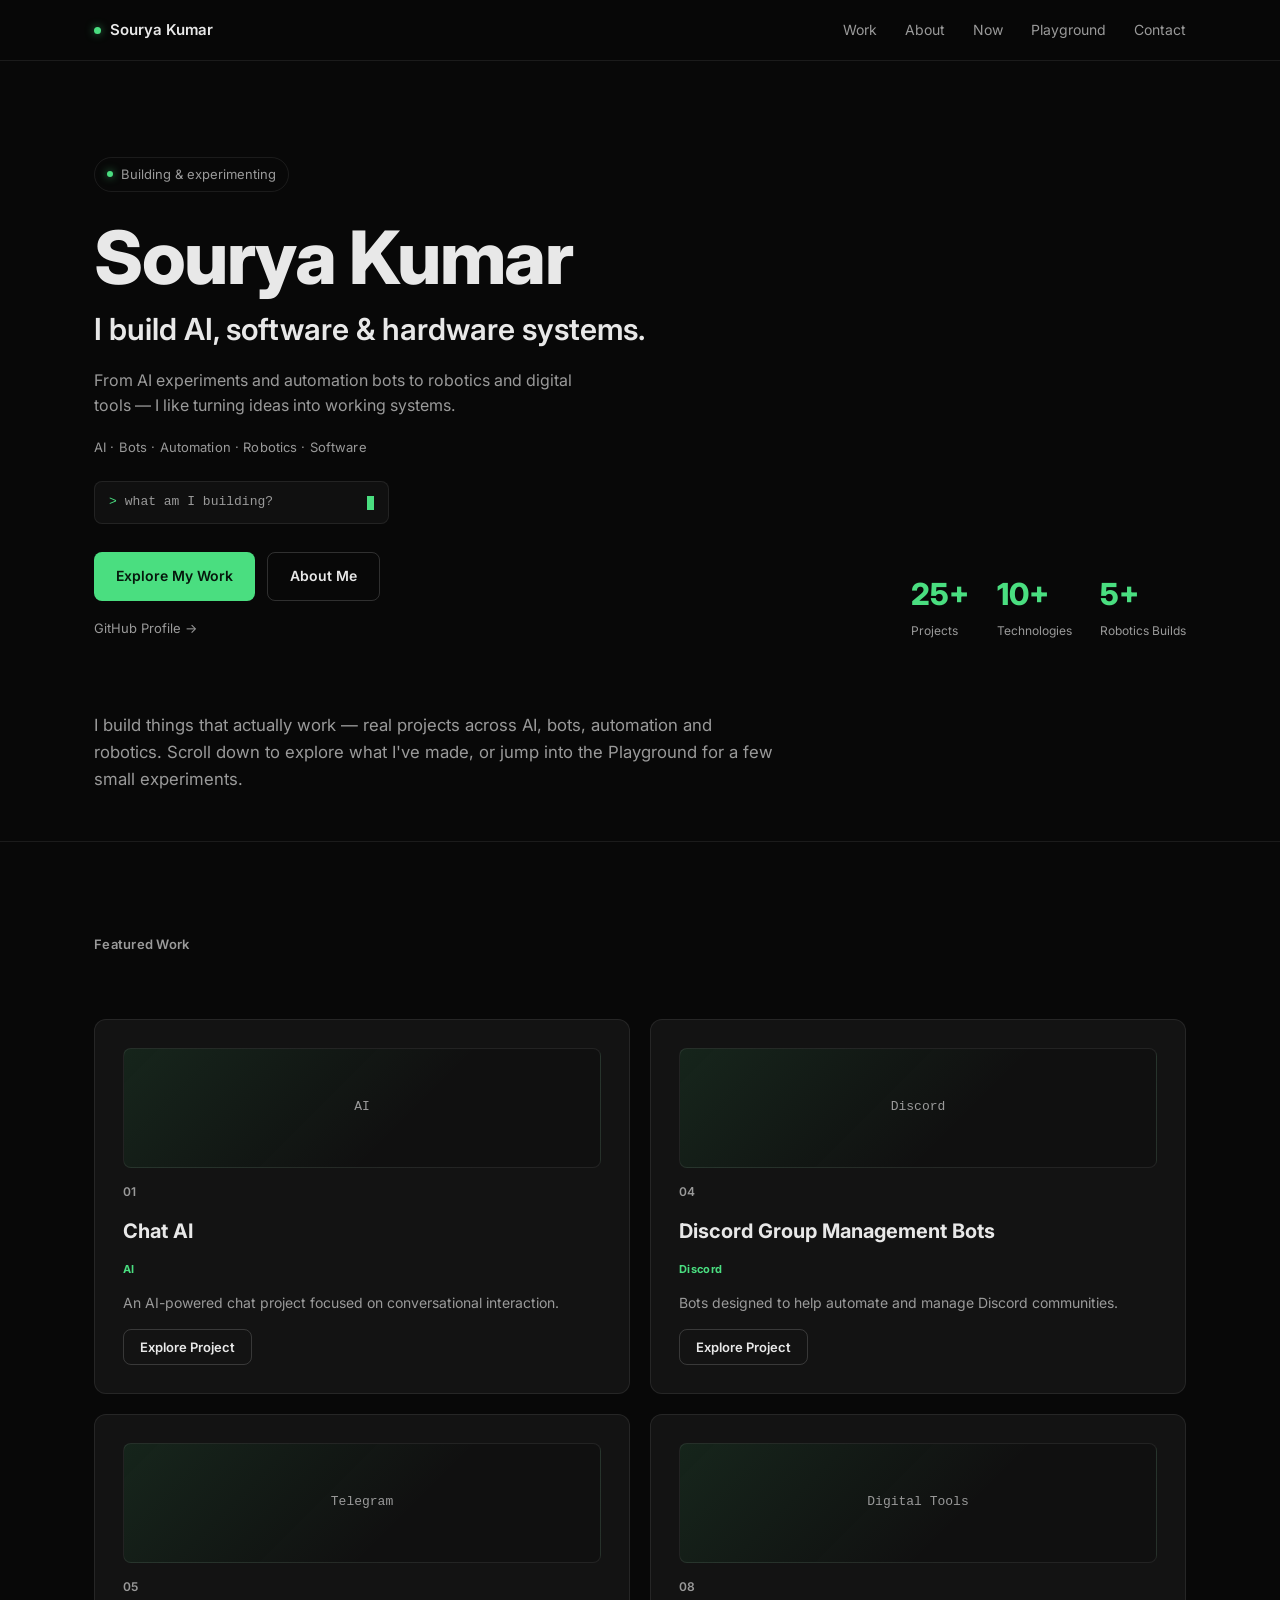
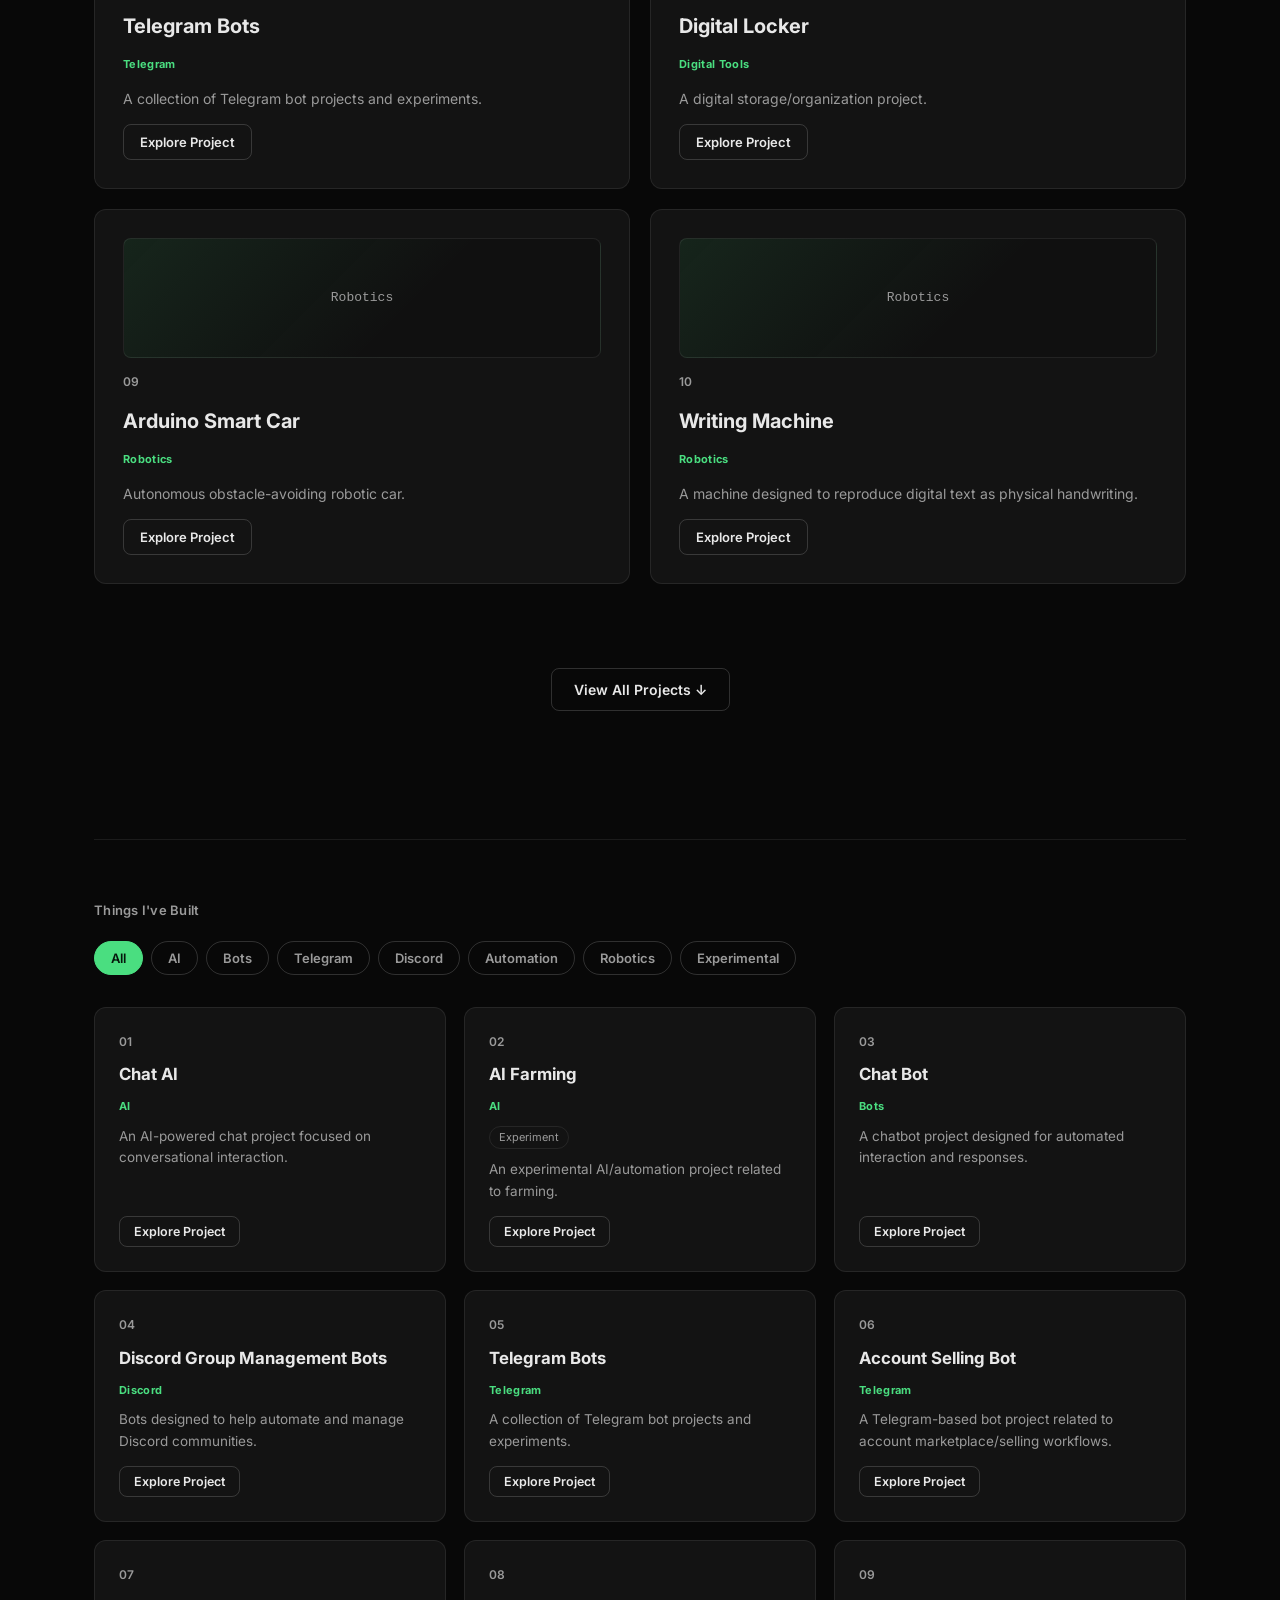
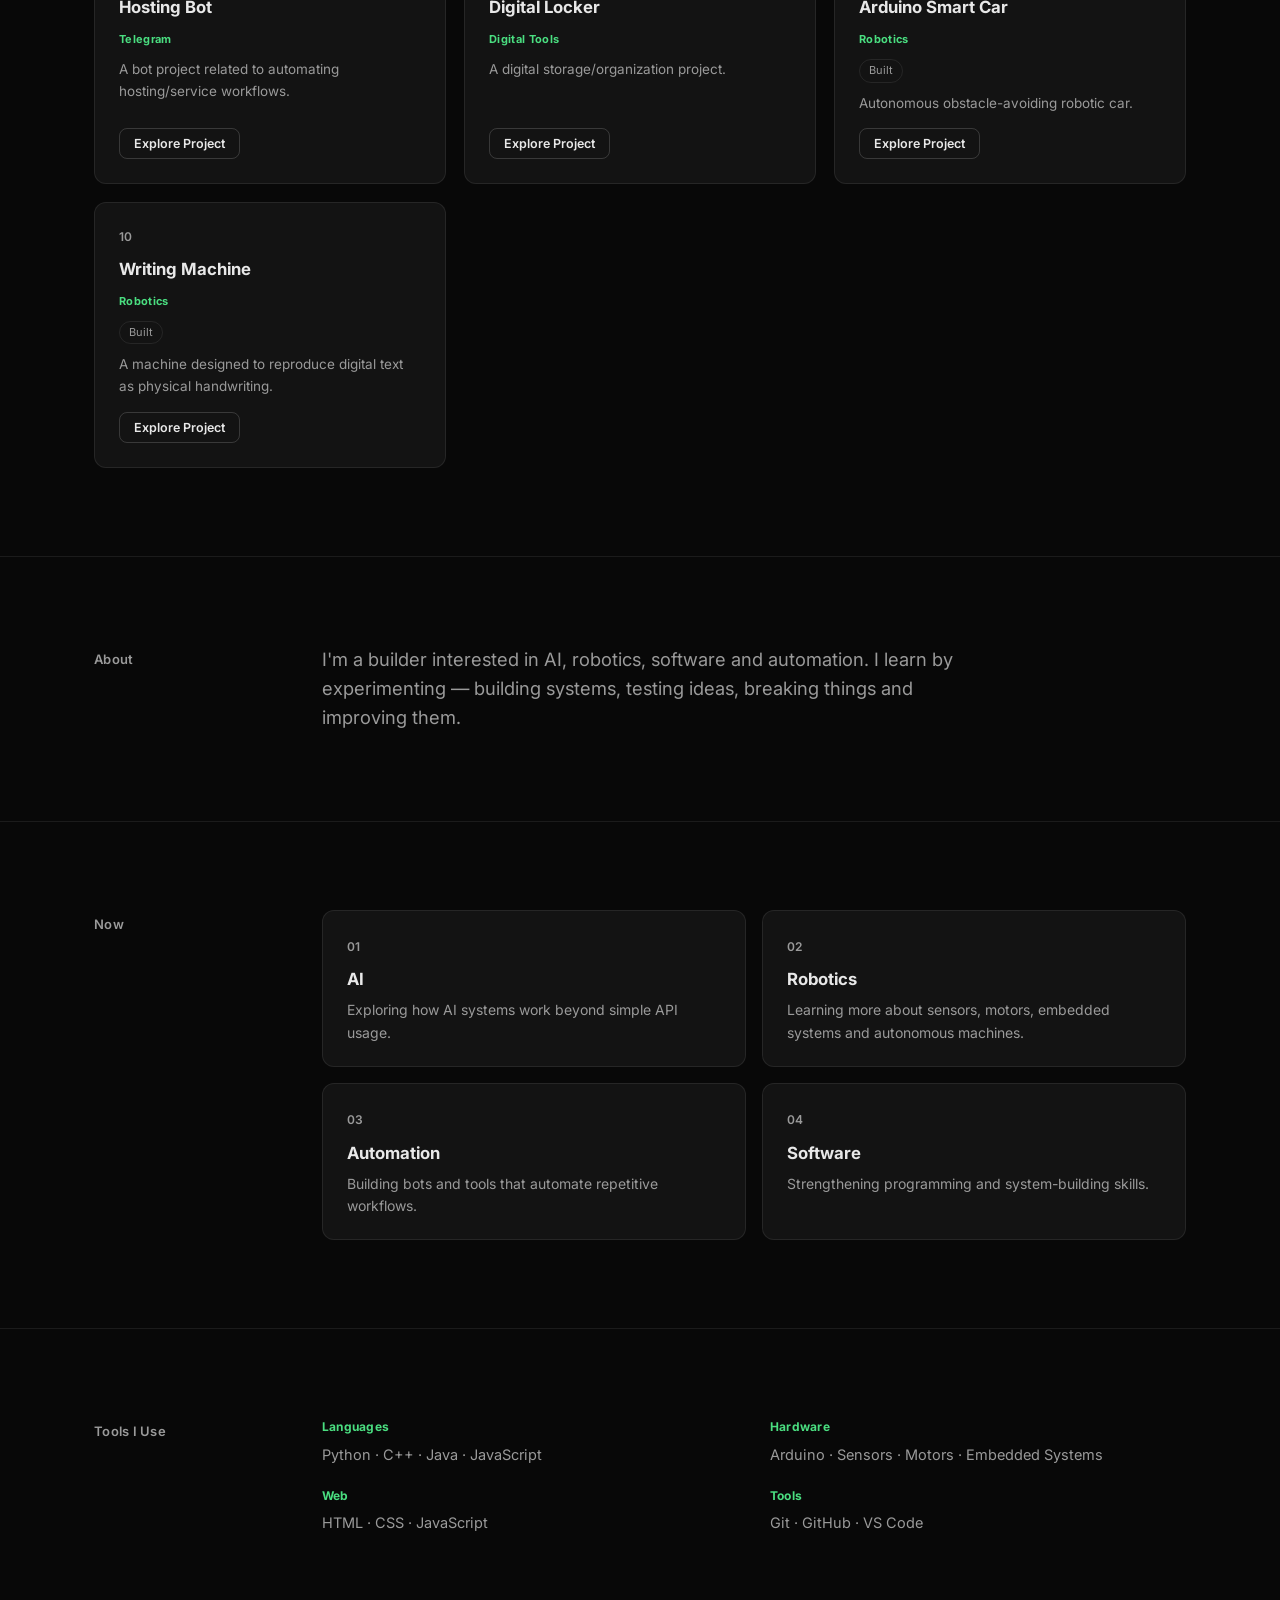
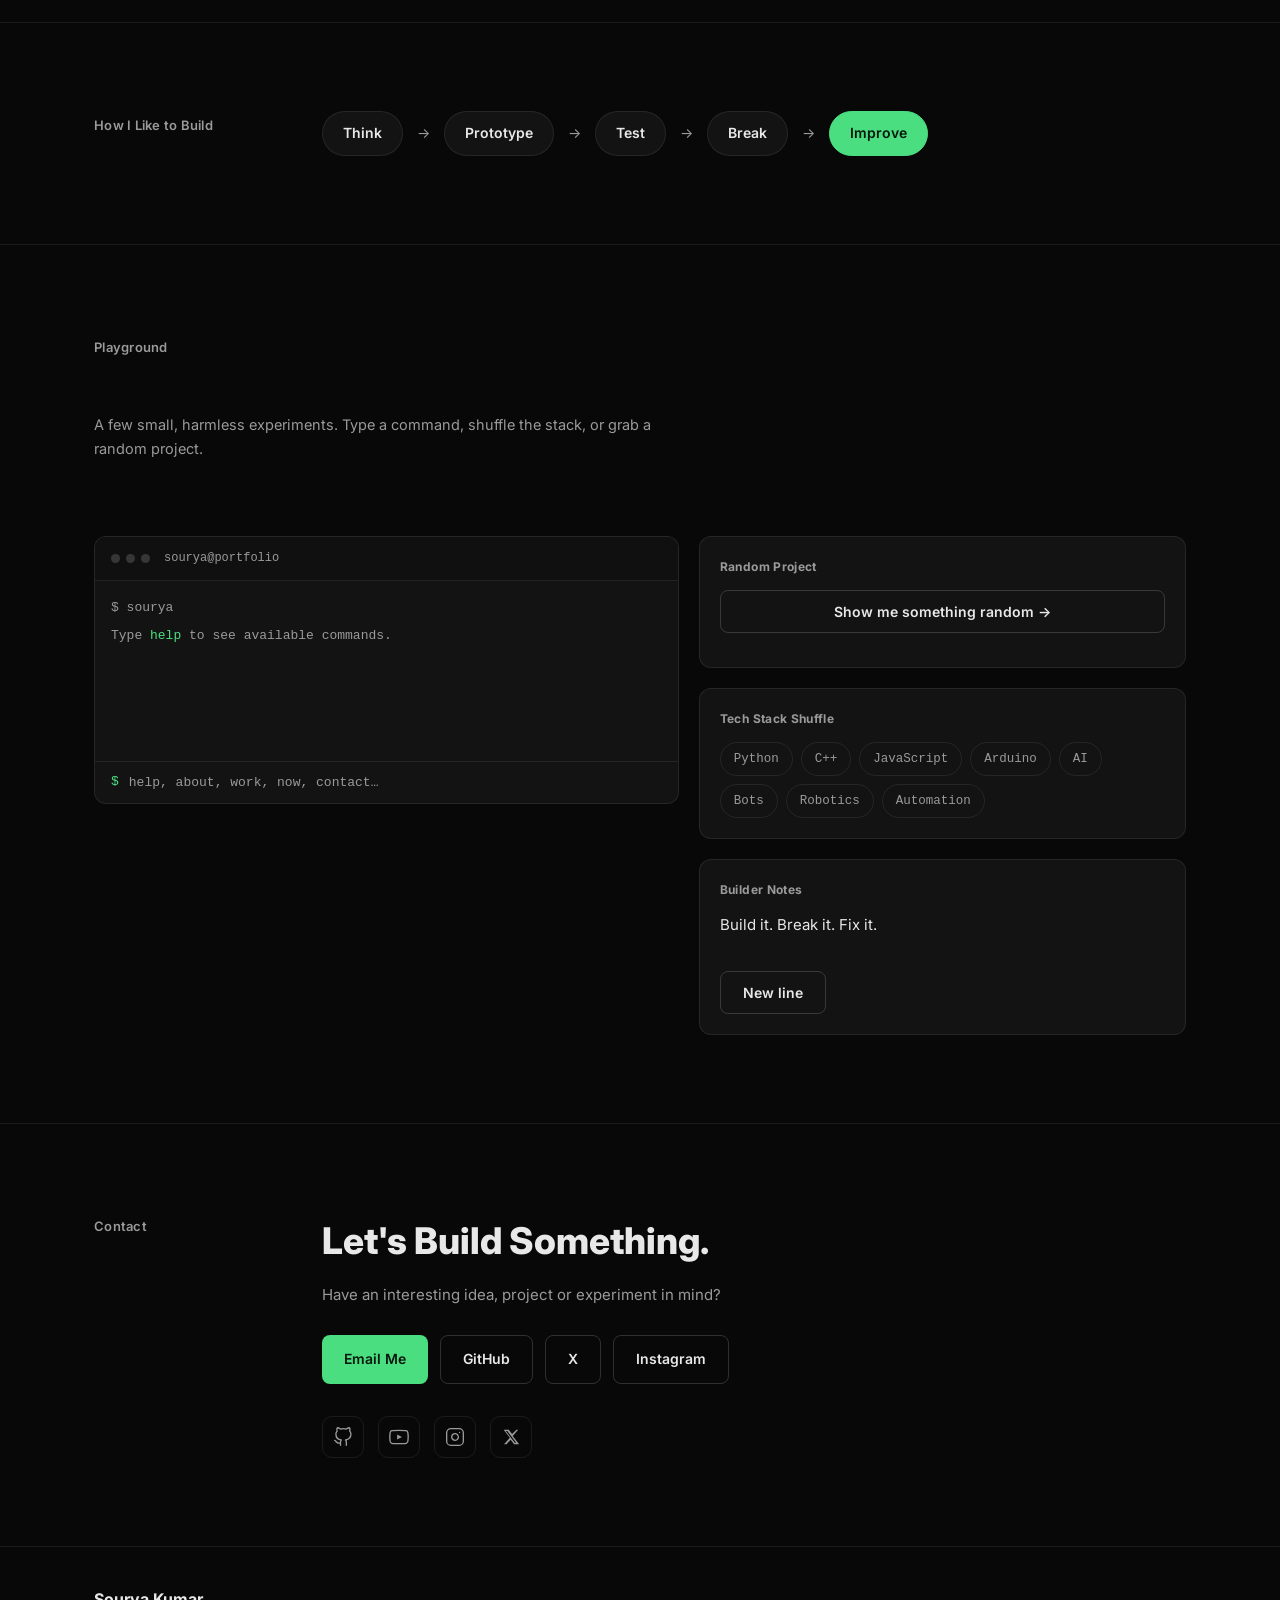
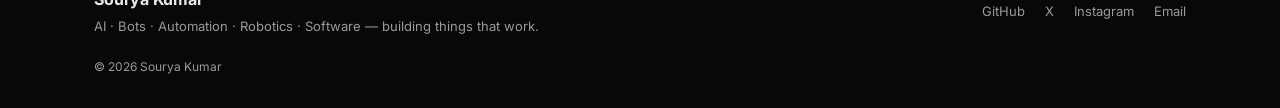
==== commit bef0006b: "Update index.html" ====
--- a/index.html
+++ b/index.html
@@ -107,15 +107,15 @@
     </div>
     <div class="hero-right reveal reveal-d2">
       <div class="hero-stat">
-        <div class="hero-stat-num">10</div>
+        <div class="hero-stat-num">25+</div>
         <div class="hero-stat-label">Projects</div>
       </div>
       <div class="hero-stat">
-        <div class="hero-stat-num">8+</div>
+        <div class="hero-stat-num">10+</div>
         <div class="hero-stat-label">Technologies</div>
       </div>
       <div class="hero-stat">
-        <div class="hero-stat-num">2</div>
+        <div class="hero-stat-num">5+</div>
         <div class="hero-stat-label">Robotics Builds</div>
       </div>
     </div>
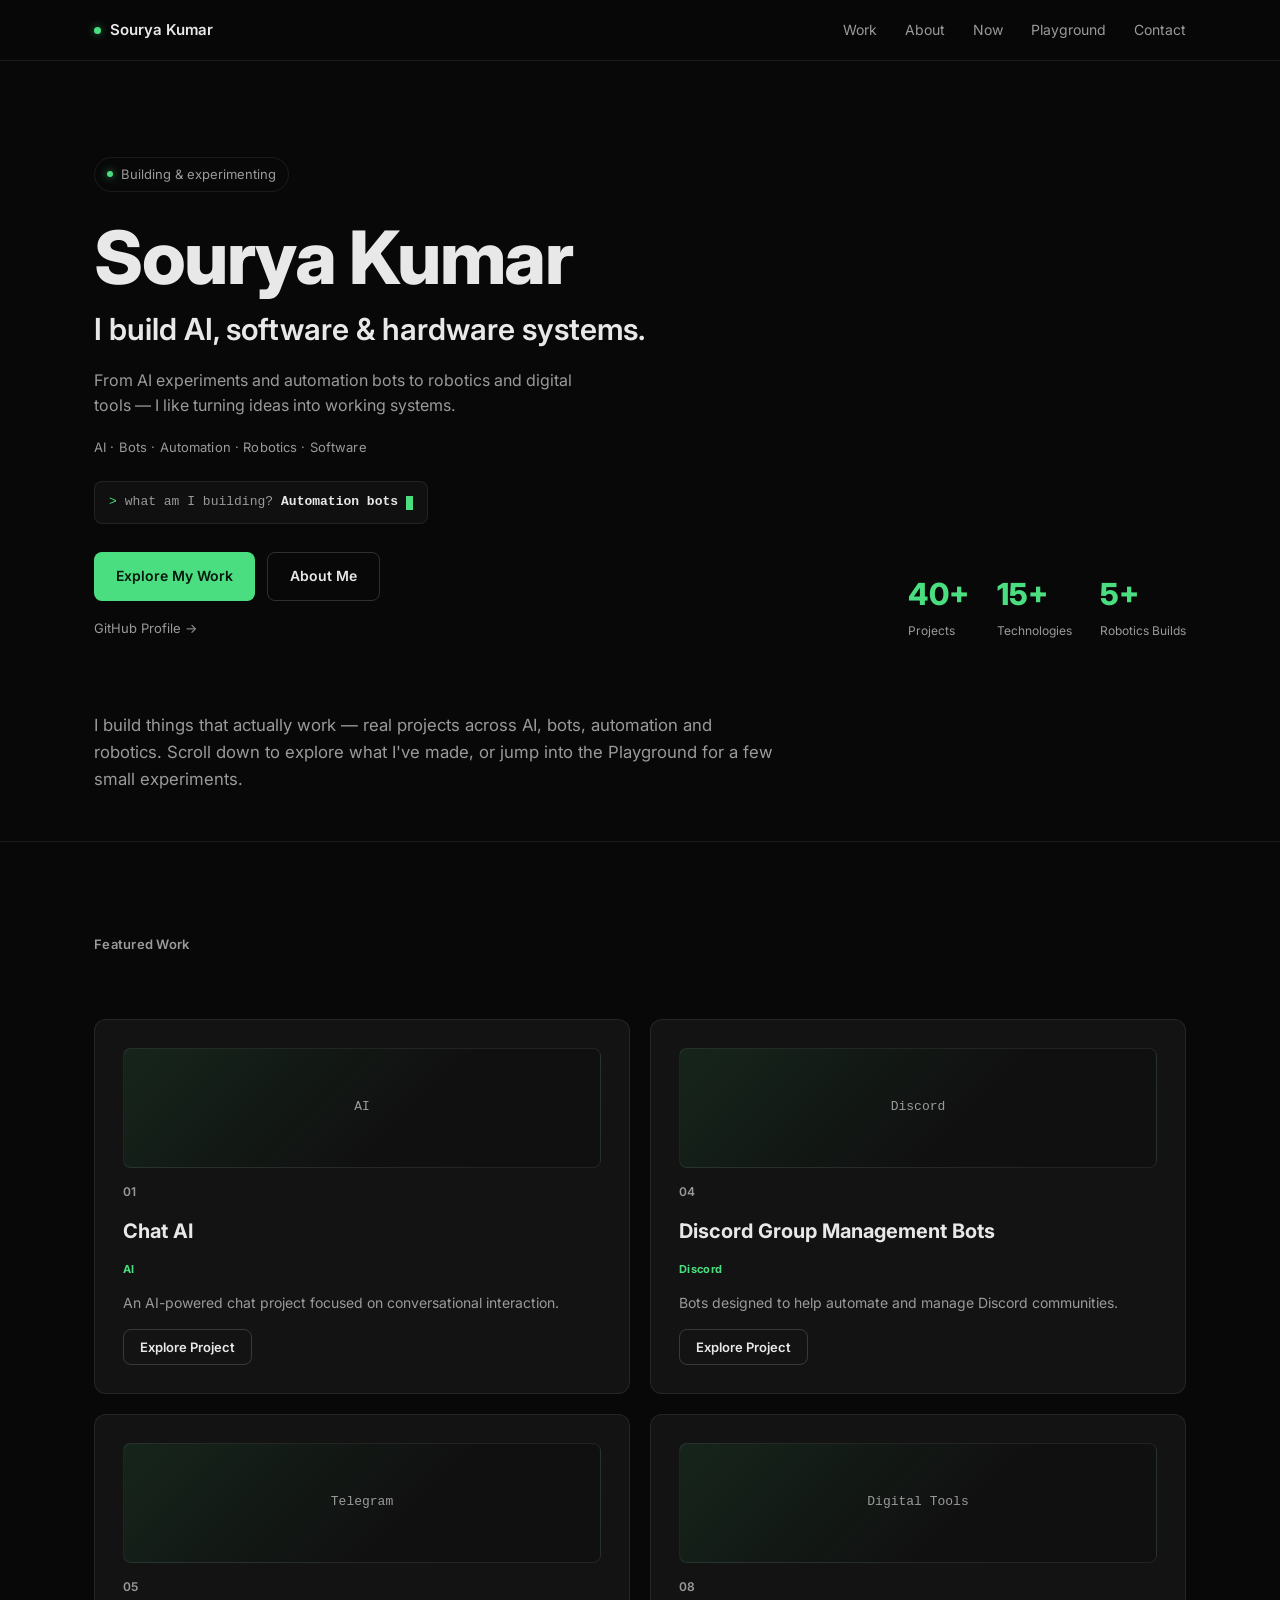
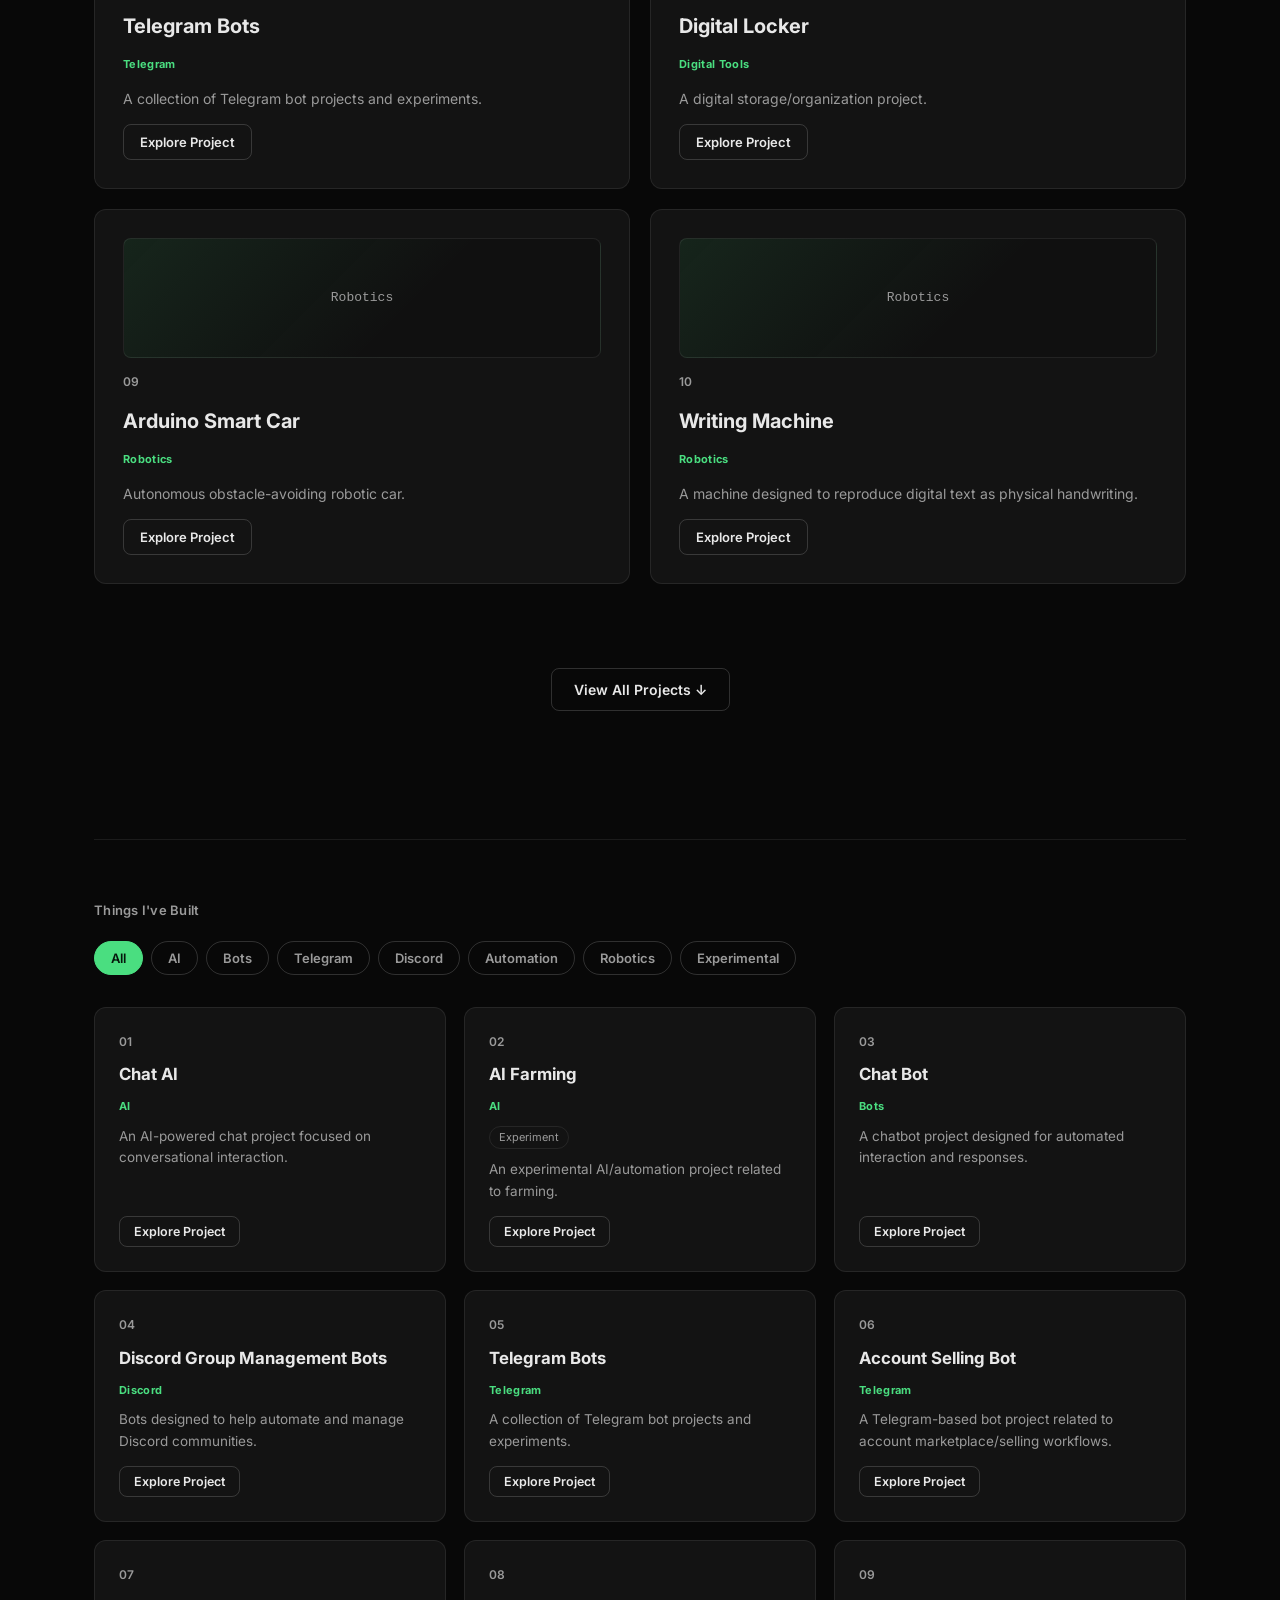
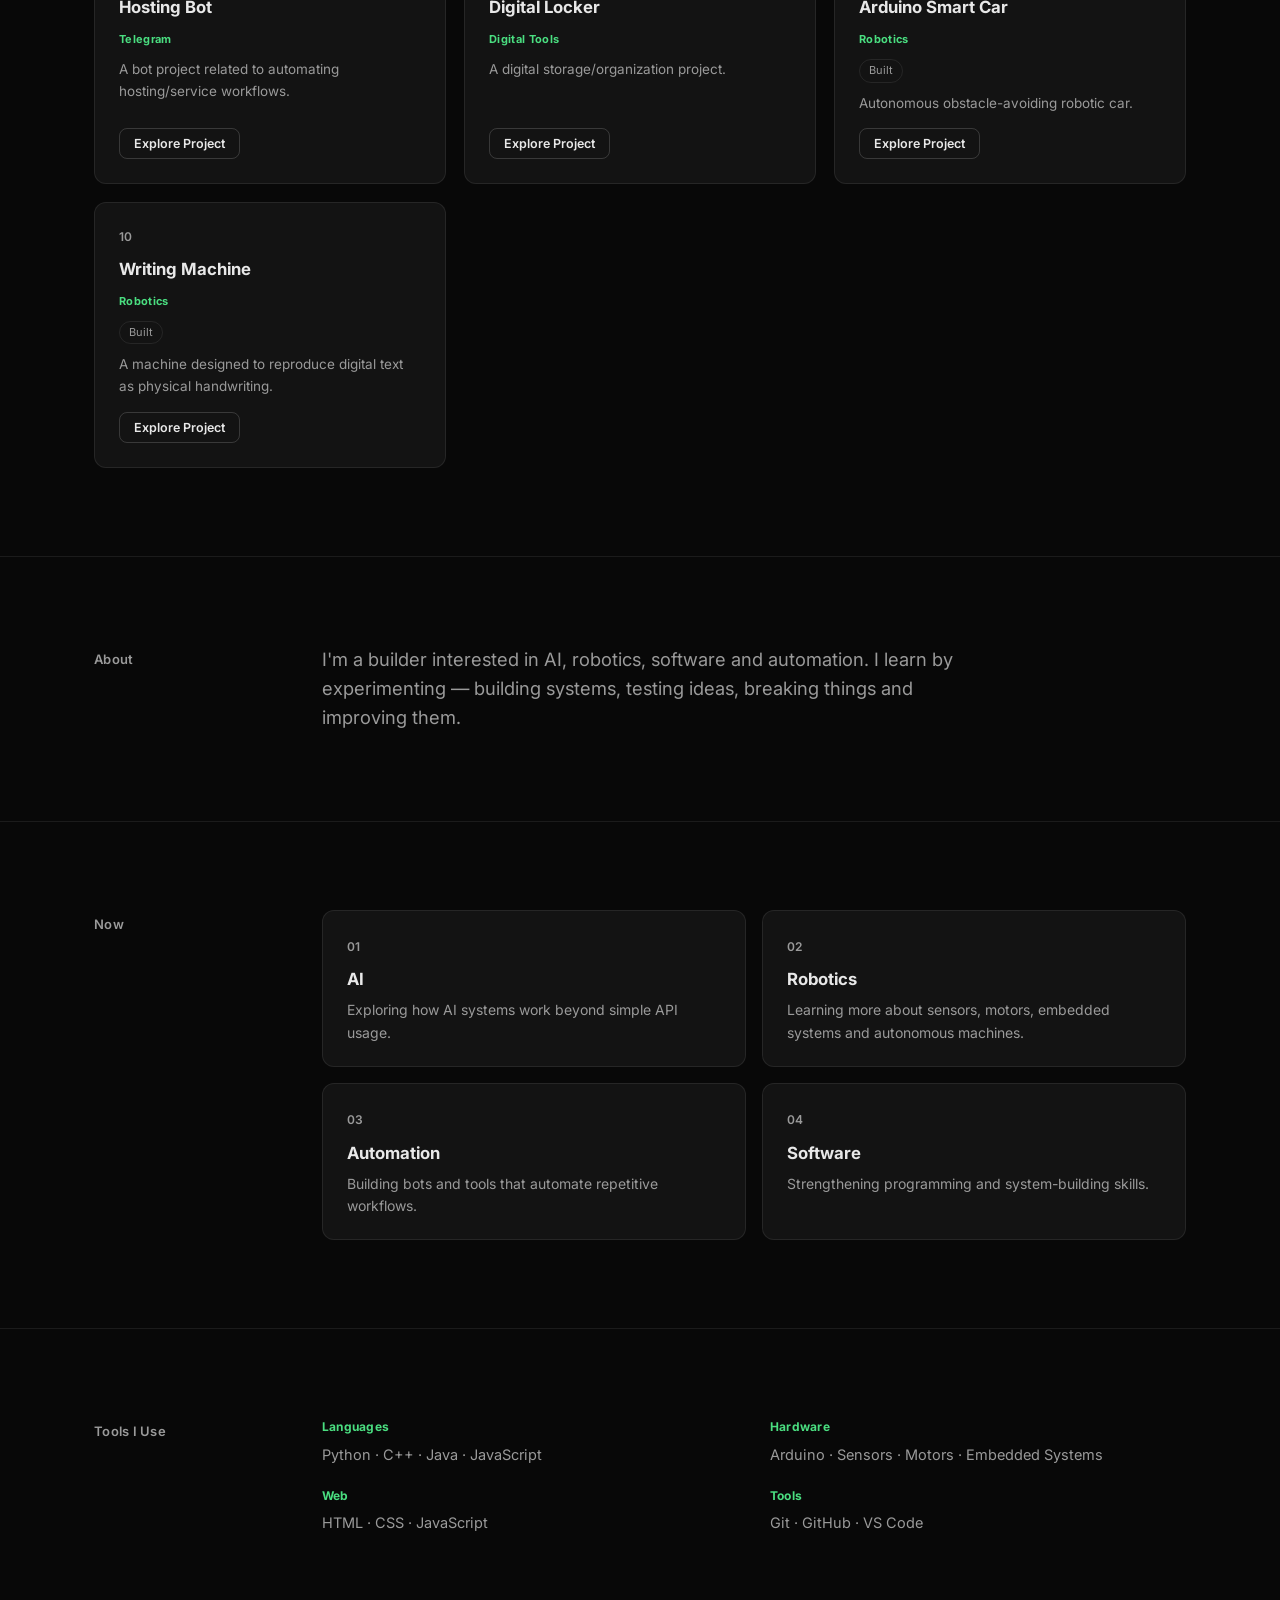
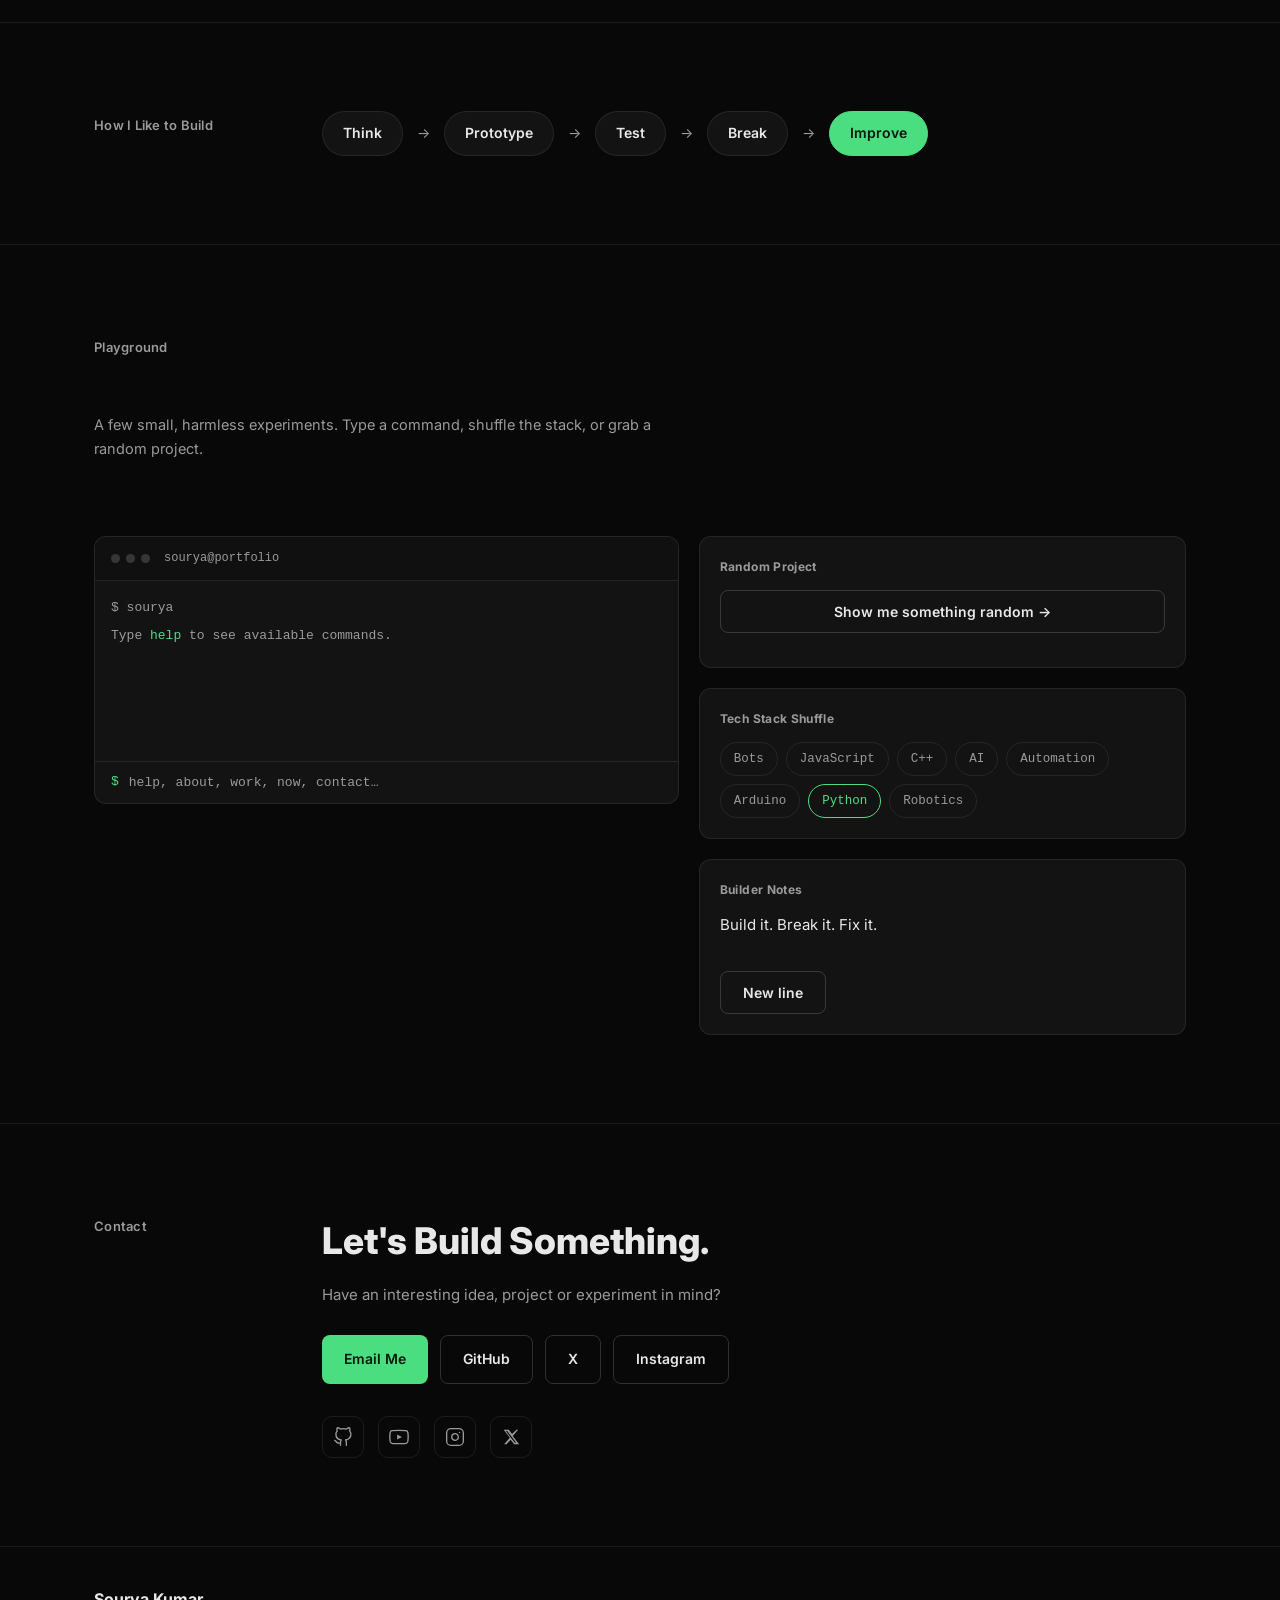
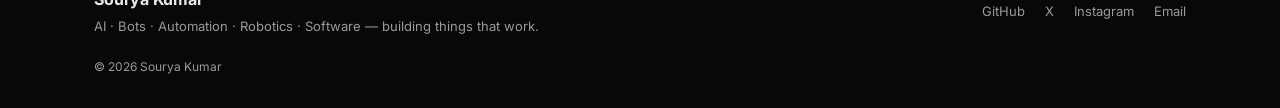
==== commit 652c0300: "Update index.html" ====
--- a/index.html
+++ b/index.html
@@ -107,11 +107,11 @@
     </div>
     <div class="hero-right reveal reveal-d2">
       <div class="hero-stat">
-        <div class="hero-stat-num">25+</div>
+        <div class="hero-stat-num">40+</div>
         <div class="hero-stat-label">Projects</div>
       </div>
       <div class="hero-stat">
-        <div class="hero-stat-num">10+</div>
+        <div class="hero-stat-num">15+</div>
         <div class="hero-stat-label">Technologies</div>
       </div>
       <div class="hero-stat">
